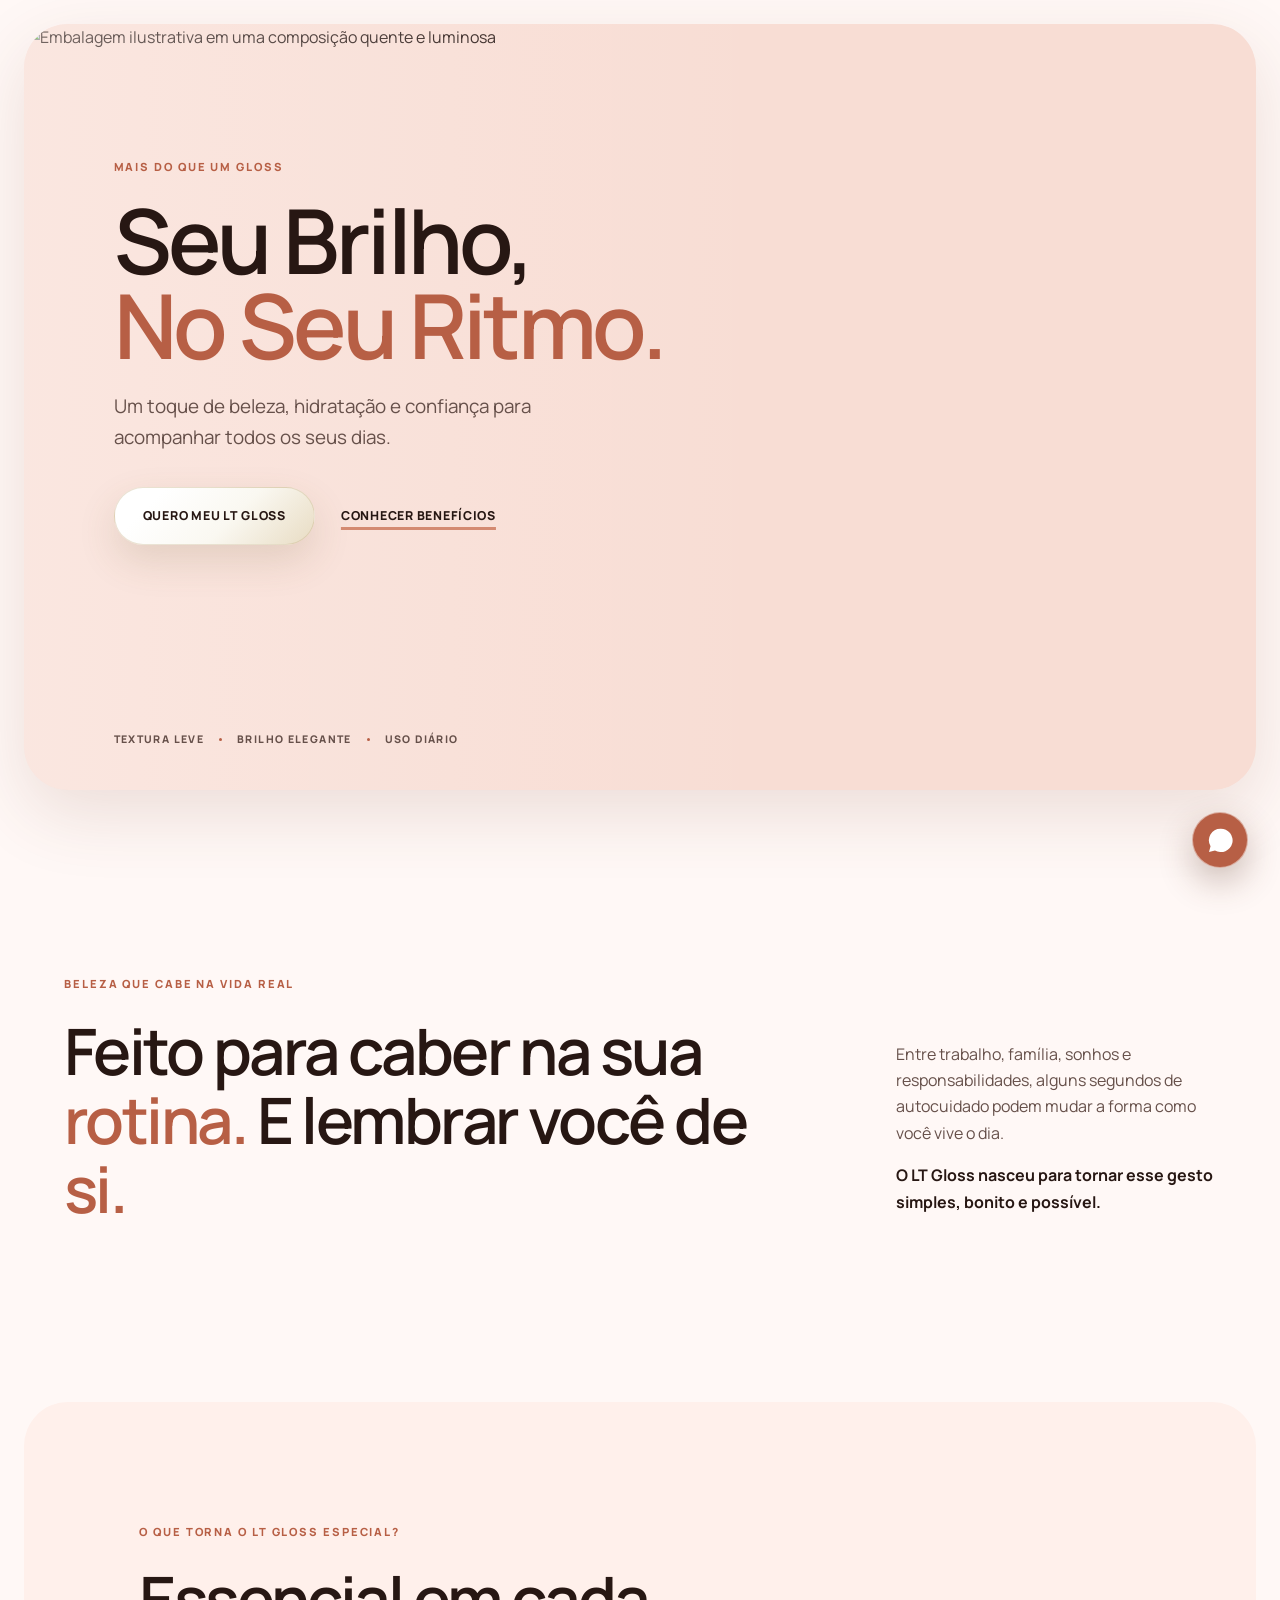
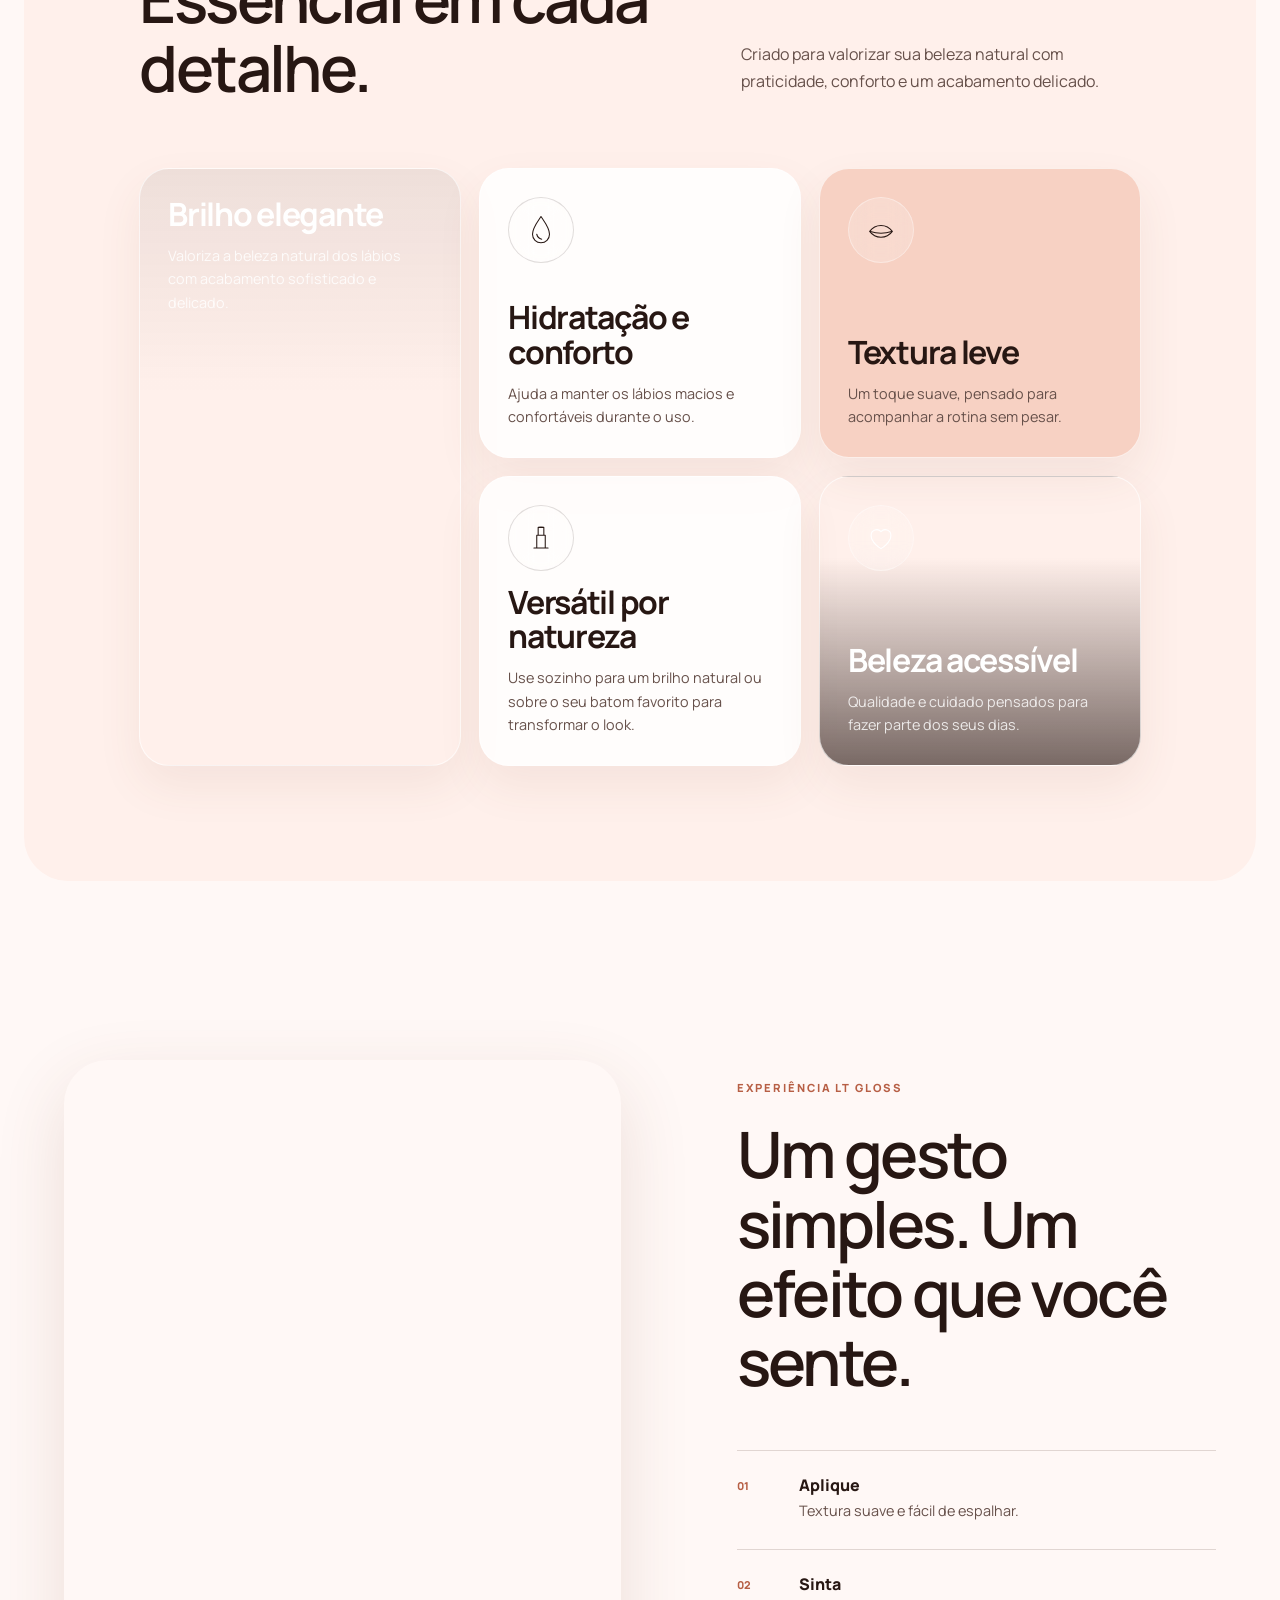
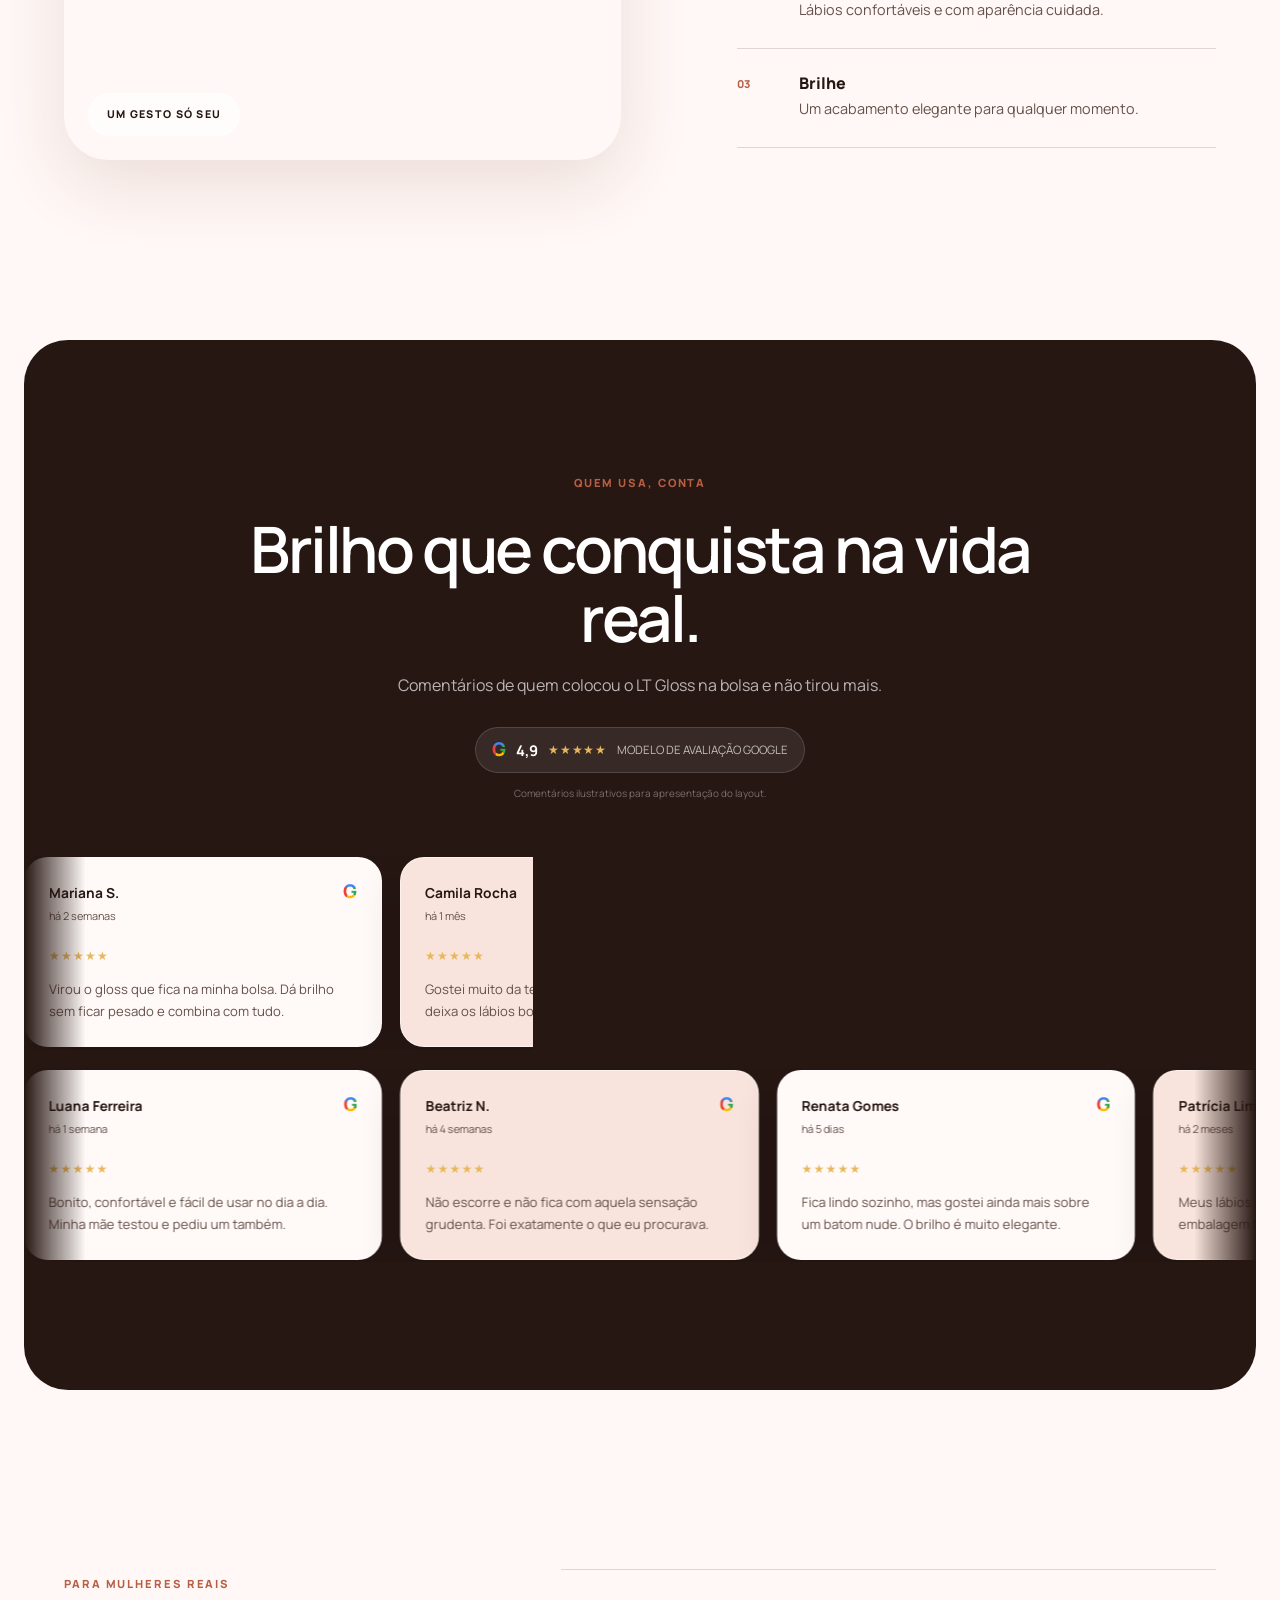
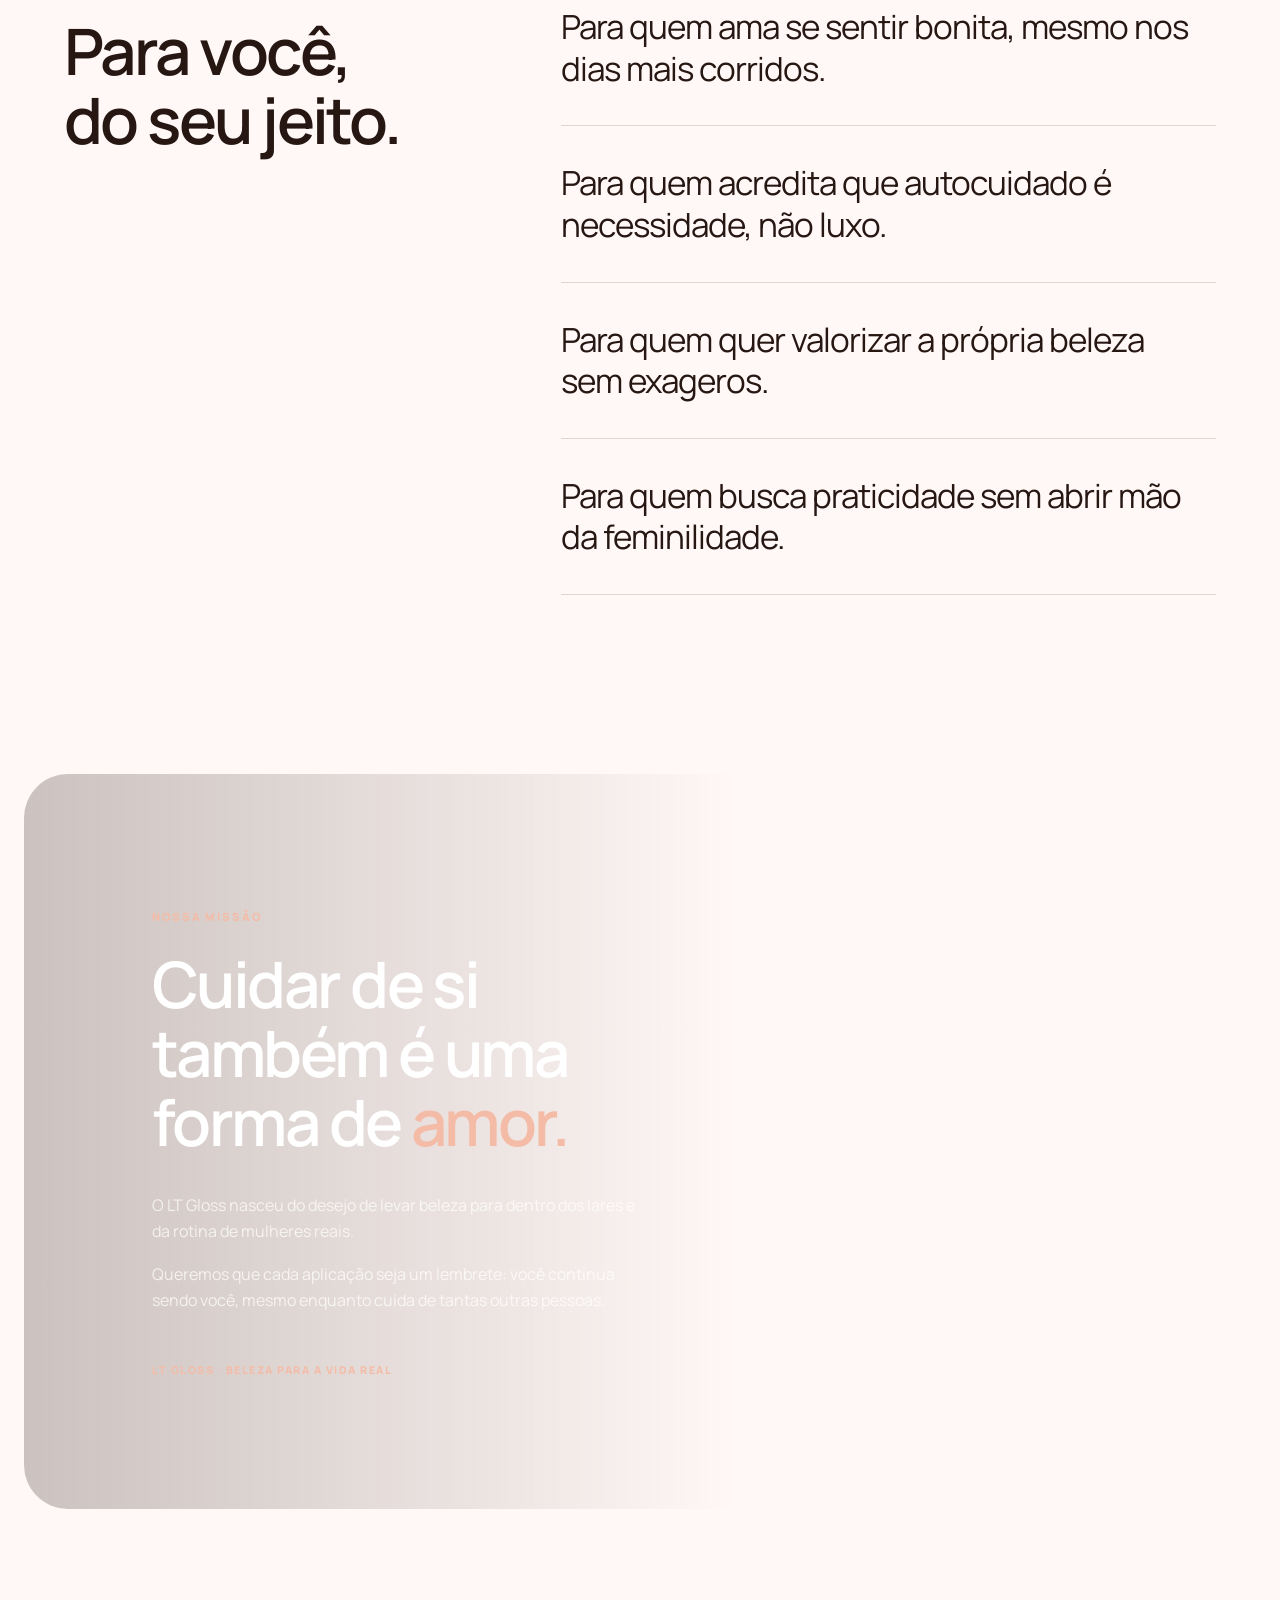
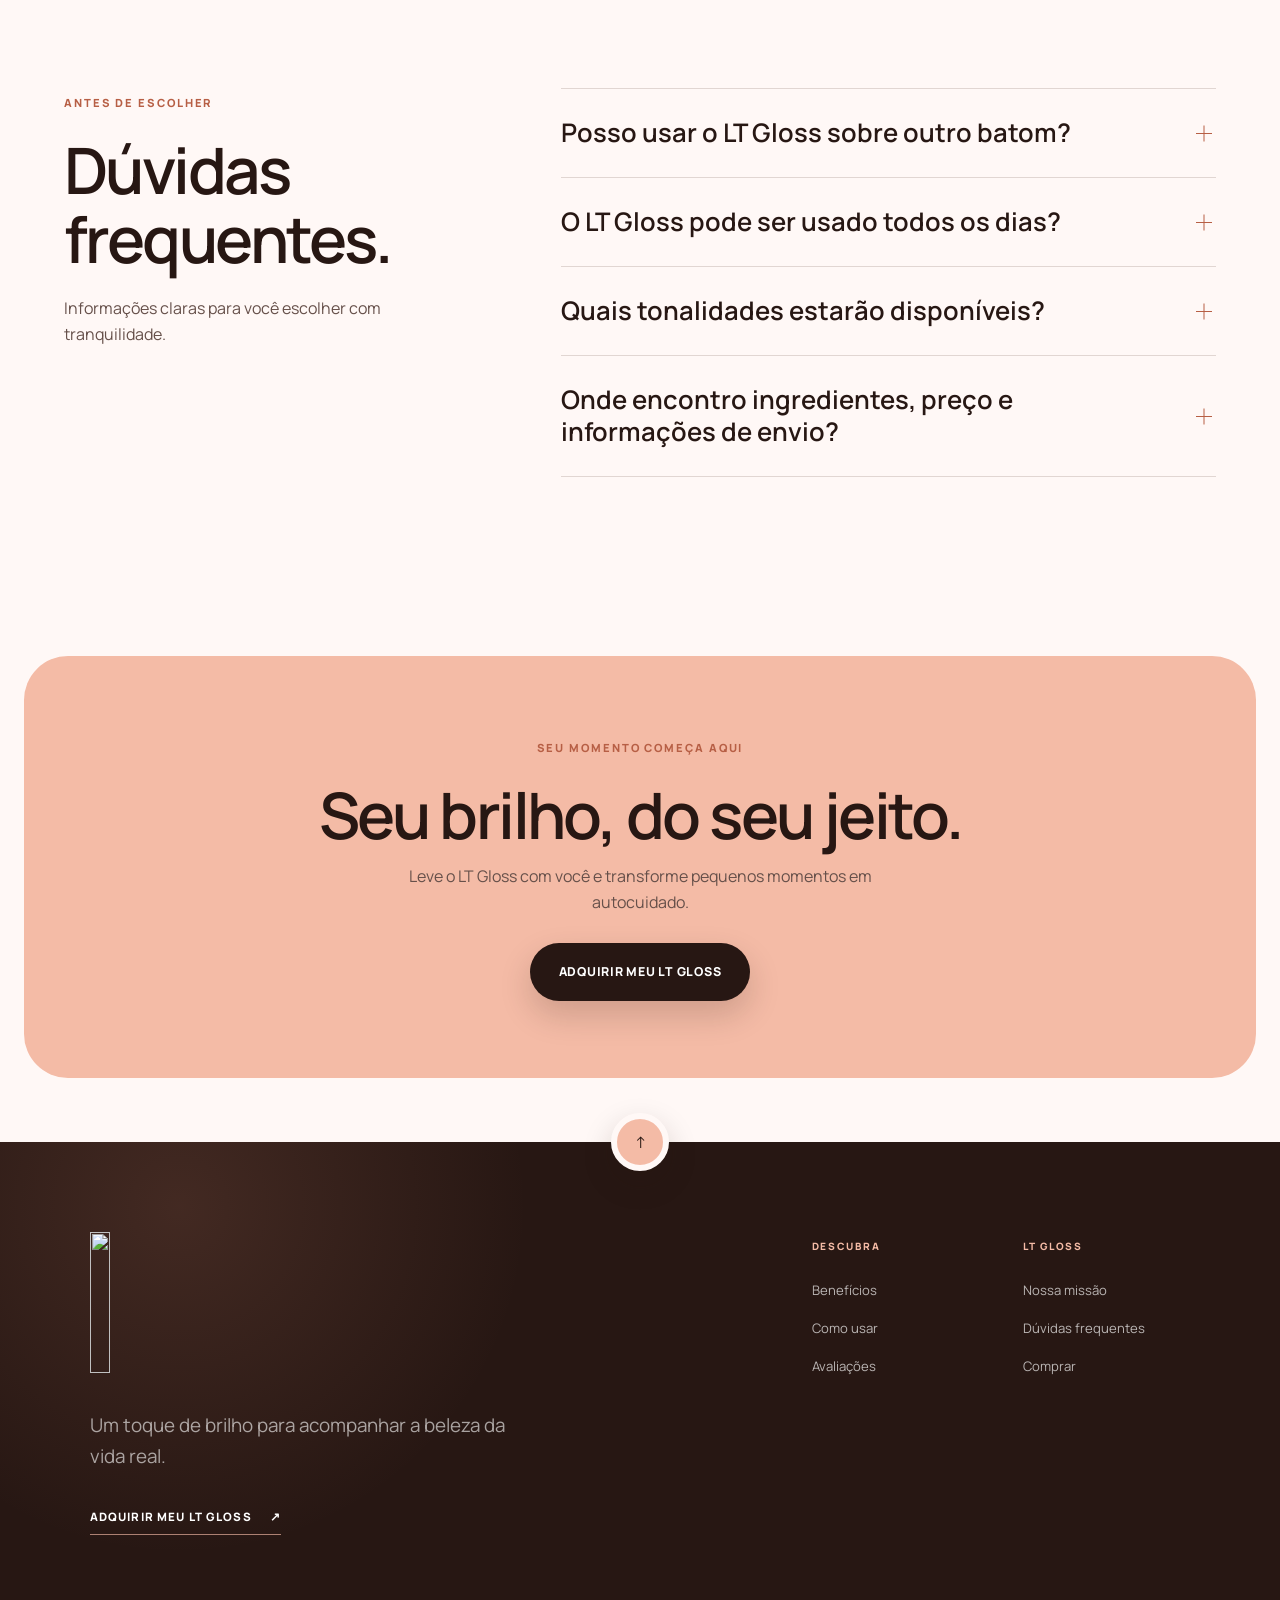
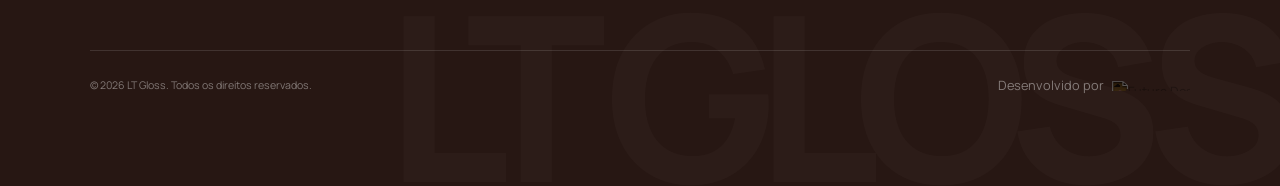
==== index.html @ c521bcfa "Adiciona botão flutuante do WhatsApp" ====
<!doctype html>
<html lang="pt-BR">
  <head>
    <meta charset="UTF-8" />
    <meta name="viewport" content="width=device-width, initial-scale=1.0" />
    <meta
      name="description"
      content="Conheça o LT Gloss: textura leve, brilho elegante e acabamento confortável para valorizar sua beleza todos os dias."
    />
    <meta name="robots" content="index, follow, max-image-preview:large" />
    <meta name="author" content="LT Gloss" />
    <meta name="color-scheme" content="light" />
    <meta name="theme-color" content="#fff8f6" />
    <meta property="og:type" content="website" />
    <meta property="og:locale" content="pt_BR" />
    <meta property="og:site_name" content="LT Gloss" />
    <meta property="og:title" content="LT Gloss | Brilho elegante, textura leve e conforto" />
    <meta
      property="og:description"
      content="Um toque de brilho, conforto e autocuidado para acompanhar todos os seus dias."
    />
    <meta property="og:image" content="./assets/thumb.png" />
    <meta property="og:image:type" content="image/png" />
    <meta property="og:image:width" content="356" />
    <meta property="og:image:height" content="356" />
    <meta property="og:image:alt" content="Logo LT Gloss sobre fundo rosado" />
    <meta name="twitter:card" content="summary" />
    <meta name="twitter:title" content="LT Gloss | Brilho elegante, textura leve e conforto" />
    <meta
      name="twitter:description"
      content="Um toque de brilho, conforto e autocuidado para acompanhar todos os seus dias."
    />
    <meta name="twitter:image" content="./assets/thumb.png" />
    <meta name="twitter:image:alt" content="Logo LT Gloss sobre fundo rosado" />
    <title>LT Gloss | Brilho elegante, textura leve e conforto</title>

    <link rel="icon" href="./favicon.svg" type="image/svg+xml" />
    <link rel="apple-touch-icon" href="./assets/thumb.png" />
    <link rel="image_src" href="./assets/thumb.png" />
    <link rel="preload" as="image" href="./assets/hero-mobile.webp" type="image/webp" media="(max-width: 767px)" fetchpriority="high" />
    <link rel="preload" as="image" href="./assets/hero-desktop.webp" type="image/webp" media="(min-width: 768px)" fetchpriority="high" />
    <link rel="preconnect" href="https://fonts.googleapis.com" />
    <link rel="preconnect" href="https://fonts.gstatic.com" crossorigin />
    <link
      href="https://fonts.googleapis.com/css2?family=Manrope:wght@400;500;600;700;800&display=swap"
      rel="stylesheet"
    />
    <link rel="stylesheet" href="./styles.css" />
    <script type="application/ld+json">
      {
        "@context": "https://schema.org",
        "@type": "Product",
        "name": "LT Gloss",
        "description": "Gloss de textura leve, brilho elegante e acabamento confortável para valorizar a beleza todos os dias.",
        "brand": {
          "@type": "Brand",
          "name": "LT Gloss"
        },
        "category": "Gloss labial"
      }
    </script>
    <script src="./script.js" defer></script>
  </head>

  <body>
    <a class="skip-link" href="#conteudo">Ir para o conteúdo</a>

    <main id="conteudo">
      <section class="hero" id="inicio" aria-labelledby="hero-title">
        <picture class="hero__media">
          <source media="(max-width: 767px)" srcset="./assets/hero-mobile.webp" type="image/webp" />
          <img
            src="./assets/hero-desktop.webp"
            alt="Embalagem ilustrativa em uma composição quente e luminosa"
            width="1672"
            height="941"
            fetchpriority="high"
          />
        </picture>

        <div class="hero__veil"></div>

        <div class="hero__content reveal">
          <span class="eyebrow">Mais do que um gloss</span>
          <h1 id="hero-title">Seu Brilho,<br /><em>No Seu Ritmo.</em></h1>
          <p>
            Um toque de beleza, hidratação e confiança para acompanhar todos os
            seus dias.
          </p>
          <div class="hero__actions">
            <a class="button button--primary" href="#comprar">
              Quero meu LT Gloss
            </a>
            <a class="text-link" href="#beneficios">Conhecer benefícios</a>
          </div>
        </div>

        <ul class="hero__proofs" aria-label="Principais benefícios">
          <li>Textura leve</li>
          <li>Brilho elegante</li>
          <li>Uso diário</li>
        </ul>

      </section>

      <section class="identity section" aria-labelledby="identity-title">
        <div class="identity__statement reveal">
          <span class="eyebrow">Beleza que cabe na vida real</span>
          <h2 id="identity-title">
            Feito para caber na sua <em>rotina.</em><br class="mobile-break" /> E lembrar você
            <br class="mobile-break" />de <em>si.</em>
          </h2>
        </div>
        <div class="identity__copy reveal">
          <p>
            Entre trabalho, família, sonhos e responsabilidades, alguns segundos
            de autocuidado podem mudar a forma como você vive o dia.
          </p>
          <p>
            O LT Gloss nasceu para tornar esse gesto simples, bonito e possível.
          </p>
        </div>
        <img
          class="identity__mobile-image"
          src="./assets/imgnew.webp"
          alt="LT Gloss vermelho envolvido por um cordão vermelho"
          width="941"
          height="1416"
          loading="lazy"
          decoding="async"
        />
      </section>

      <section class="benefits section section--wide" id="beneficios" aria-labelledby="benefits-title">
        <div class="benefits__heading reveal">
          <div>
            <span class="eyebrow">O que torna o LT Gloss especial?</span>
            <h2 id="benefits-title">Essencial em cada detalhe.</h2>
          </div>
          <p>
            Criado para valorizar sua beleza natural com praticidade, conforto e
            um acabamento delicado.
          </p>
        </div>

        <div class="benefits__grid">
          <article class="benefit-card benefit-card--featured reveal">
            <div class="benefit-card__art benefit-card__art--shine" aria-hidden="true">
              <span></span>
            </div>
            <div>
              <h3>Brilho elegante</h3>
              <p>
                Valoriza a beleza natural dos lábios com acabamento sofisticado e
                delicado.
              </p>
            </div>
          </article>

          <article class="benefit-card reveal">
            <div class="benefit-card__icon" aria-hidden="true">
              <svg viewBox="0 0 48 48">
                <path d="M24 5C18 14 12 21 12 30a12 12 0 0 0 24 0c0-9-6-16-12-25Z" />
                <path d="M18 30c1 4 3 6 7 7" />
              </svg>
            </div>
            <div>
              <h3>Hidratação e conforto</h3>
              <p>Ajuda a manter os lábios macios e confortáveis durante o uso.</p>
            </div>
          </article>

          <article class="benefit-card benefit-card--warm reveal">
            <div class="benefit-card__icon" aria-hidden="true">
              <svg viewBox="0 0 48 48">
                <path d="M8 26c8-11 24-11 32 0-8 11-24 11-32 0Z" />
                <path d="M9 26c9 3 21 3 30 0" />
              </svg>
            </div>
            <div>
              <h3>Textura leve</h3>
              <p>Um toque suave, pensado para acompanhar a rotina sem pesar.</p>
            </div>
          </article>

          <article class="benefit-card benefit-card--wide reveal">
            <div class="benefit-card__icon" aria-hidden="true">
              <svg viewBox="0 0 48 48">
                <path d="M14 38h20M18 38V20h12v18M20 20V9h8v11" />
                <path d="M22 9h4" />
              </svg>
            </div>
            <div>
              <h3>Versátil por natureza</h3>
              <p>
                Use sozinho para um brilho natural ou sobre o seu batom favorito
                para transformar o look.
              </p>
            </div>
          </article>

          <article class="benefit-card benefit-card--dark reveal">
            <div class="benefit-card__icon" aria-hidden="true">
              <svg viewBox="0 0 48 48">
                <path d="M24 39s-14-8-14-19a8 8 0 0 1 14-5 8 8 0 0 1 14 5c0 11-14 19-14 19Z" />
              </svg>
            </div>
            <div>
              <h3>Beleza acessível</h3>
              <p>Qualidade e cuidado pensados para fazer parte dos seus dias.</p>
            </div>
          </article>
        </div>
      </section>

      <section class="experience section" id="como-usar" aria-labelledby="experience-title">
        <div class="experience__visual reveal">
          <video muted loop playsinline preload="none" data-lazy-video aria-hidden="true">
            <source data-src="./assets/video.mp4" type="video/mp4" />
          </video>
          <span class="experience__badge">Um gesto só seu</span>
        </div>

        <div class="experience__content reveal">
          <span class="eyebrow">Experiência LT Gloss</span>
          <h2 id="experience-title">Um gesto simples. Um efeito que você sente.</h2>

          <ol class="steps">
            <li>
              <span>01</span>
              <div>
                <h3>Aplique</h3>
                <p>Textura suave e fácil de espalhar.</p>
              </div>
            </li>
            <li>
              <span>02</span>
              <div>
                <h3>Sinta</h3>
                <p>Lábios confortáveis e com aparência cuidada.</p>
              </div>
            </li>
            <li>
              <span>03</span>
              <div>
                <h3>Brilhe</h3>
                <p>Um acabamento elegante para qualquer momento.</p>
              </div>
            </li>
          </ol>
        </div>
      </section>

      <section class="reviews section--wide" id="avaliacoes" aria-labelledby="reviews-title">
        <div class="reviews__heading section reveal">
          <span class="eyebrow">Quem usa, conta</span>
          <h2 id="reviews-title">Brilho que conquista na vida real.</h2>
          <p>Comentários de quem colocou o LT Gloss na bolsa e não tirou mais.</p>
          <div class="reviews__summary" aria-label="Exemplo visual de avaliação com 4,9 estrelas">
            <span class="google-mark" aria-hidden="true">G</span>
            <strong>4,9</strong>
            <span class="review-stars" aria-hidden="true">★★★★★</span>
            <span>modelo de avaliação Google</span>
          </div>
          <small class="reviews__note">Comentários ilustrativos para apresentação do layout.</small>
        </div>

        <div class="reviews__rows" aria-label="Exemplos de comentários de clientes">
          <div class="review-row">
            <div class="review-track">
              <article class="review-card">
                <div class="review-card__top">
                  <div><strong>Mariana S.</strong><span>há 2 semanas</span></div>
                  <span class="google-mark" aria-label="Google">G</span>
                </div>
                <span class="review-stars" aria-label="5 estrelas">★★★★★</span>
                <p>Virou o gloss que fica na minha bolsa. Dá brilho sem ficar pesado e combina com tudo.</p>
              </article>
              <article class="review-card">
                <div class="review-card__top">
                  <div><strong>Camila Rocha</strong><span>há 1 mês</span></div>
                  <span class="google-mark" aria-label="Google">G</span>
                </div>
                <span class="review-stars" aria-label="5 estrelas">★★★★★</span>
                <p>Gostei muito da textura. Uso no trabalho e ele deixa os lábios bonitos sem exagero.</p>
              </article>
              <article class="review-card">
                <div class="review-card__top">
                  <div><strong>Jéssica A.</strong><span>há 3 semanas</span></div>
                  <span class="google-mark" aria-label="Google">G</span>
                </div>
                <span class="review-stars" aria-label="5 estrelas">★★★★★</span>
                <p>A cor fica delicada e o brilho dura bem. Já quero deixar um em casa e outro na bolsa.</p>
              </article>
              <article class="review-card">
                <div class="review-card__top">
                  <div><strong>Ana Paula M.</strong><span>há 6 dias</span></div>
                  <span class="google-mark" aria-label="Google">G</span>
                </div>
                <span class="review-stars" aria-label="5 estrelas">★★★★★</span>
                <p>O aplicador é ótimo e o acabamento fica lindo por cima do batom. Chegou bem embalado.</p>
              </article>
              <article class="review-card" aria-hidden="true">
                <div class="review-card__top">
                  <div><strong>Mariana S.</strong><span>há 2 semanas</span></div>
                  <span class="google-mark">G</span>
                </div>
                <span class="review-stars">★★★★★</span>
                <p>Virou o gloss que fica na minha bolsa. Dá brilho sem ficar pesado e combina com tudo.</p>
              </article>
              <article class="review-card" aria-hidden="true">
                <div class="review-card__top">
                  <div><strong>Camila Rocha</strong><span>há 1 mês</span></div>
                  <span class="google-mark">G</span>
                </div>
                <span class="review-stars">★★★★★</span>
                <p>Gostei muito da textura. Uso no trabalho e ele deixa os lábios bonitos sem exagero.</p>
              </article>
              <article class="review-card" aria-hidden="true">
                <div class="review-card__top">
                  <div><strong>Jéssica A.</strong><span>há 3 semanas</span></div>
                  <span class="google-mark">G</span>
                </div>
                <span class="review-stars">★★★★★</span>
                <p>A cor fica delicada e o brilho dura bem. Já quero deixar um em casa e outro na bolsa.</p>
              </article>
              <article class="review-card" aria-hidden="true">
                <div class="review-card__top">
                  <div><strong>Ana Paula M.</strong><span>há 6 dias</span></div>
                  <span class="google-mark">G</span>
                </div>
                <span class="review-stars">★★★★★</span>
                <p>O aplicador é ótimo e o acabamento fica lindo por cima do batom. Chegou bem embalado.</p>
              </article>
            </div>
          </div>

          <div class="review-row review-row--reverse">
            <div class="review-track">
              <article class="review-card">
                <div class="review-card__top">
                  <div><strong>Luana Ferreira</strong><span>há 1 semana</span></div>
                  <span class="google-mark" aria-label="Google">G</span>
                </div>
                <span class="review-stars" aria-label="5 estrelas">★★★★★</span>
                <p>Bonito, confortável e fácil de usar no dia a dia. Minha mãe testou e pediu um também.</p>
              </article>
              <article class="review-card">
                <div class="review-card__top">
                  <div><strong>Beatriz N.</strong><span>há 4 semanas</span></div>
                  <span class="google-mark" aria-label="Google">G</span>
                </div>
                <span class="review-stars" aria-label="5 estrelas">★★★★★</span>
                <p>Não escorre e não fica com aquela sensação grudenta. Foi exatamente o que eu procurava.</p>
              </article>
              <article class="review-card">
                <div class="review-card__top">
                  <div><strong>Renata Gomes</strong><span>há 5 dias</span></div>
                  <span class="google-mark" aria-label="Google">G</span>
                </div>
                <span class="review-stars" aria-label="5 estrelas">★★★★★</span>
                <p>Fica lindo sozinho, mas gostei ainda mais sobre um batom nude. O brilho é muito elegante.</p>
              </article>
              <article class="review-card">
                <div class="review-card__top">
                  <div><strong>Patrícia Lima</strong><span>há 2 meses</span></div>
                  <span class="google-mark" aria-label="Google">G</span>
                </div>
                <span class="review-stars" aria-label="5 estrelas">★★★★★</span>
                <p>Meus lábios ficam confortáveis por horas. A embalagem também é linda e bem acabada.</p>
              </article>
              <article class="review-card" aria-hidden="true">
                <div class="review-card__top">
                  <div><strong>Luana Ferreira</strong><span>há 1 semana</span></div>
                  <span class="google-mark">G</span>
                </div>
                <span class="review-stars">★★★★★</span>
                <p>Bonito, confortável e fácil de usar no dia a dia. Minha mãe testou e pediu um também.</p>
              </article>
              <article class="review-card" aria-hidden="true">
                <div class="review-card__top">
                  <div><strong>Beatriz N.</strong><span>há 4 semanas</span></div>
                  <span class="google-mark">G</span>
                </div>
                <span class="review-stars">★★★★★</span>
                <p>Não escorre e não fica com aquela sensação grudenta. Foi exatamente o que eu procurava.</p>
              </article>
              <article class="review-card" aria-hidden="true">
                <div class="review-card__top">
                  <div><strong>Renata Gomes</strong><span>há 5 dias</span></div>
                  <span class="google-mark">G</span>
                </div>
                <span class="review-stars">★★★★★</span>
                <p>Fica lindo sozinho, mas gostei ainda mais sobre um batom nude. O brilho é muito elegante.</p>
              </article>
              <article class="review-card" aria-hidden="true">
                <div class="review-card__top">
                  <div><strong>Patrícia Lima</strong><span>há 2 meses</span></div>
                  <span class="google-mark">G</span>
                </div>
                <span class="review-stars">★★★★★</span>
                <p>Meus lábios ficam confortáveis por horas. A embalagem também é linda e bem acabada.</p>
              </article>
            </div>
          </div>
        </div>
      </section>

      <section class="real-women section" aria-labelledby="real-women-title">
        <div class="real-women__heading reveal">
          <span class="eyebrow">Para mulheres reais</span>
          <h2 id="real-women-title">Para você, do seu jeito.</h2>
        </div>
        <div class="statements">
          <article class="statement reveal">
            <p>Para quem ama se sentir bonita, mesmo nos dias mais corridos.</p>
          </article>
          <article class="statement reveal">
            <p>Para quem acredita que autocuidado é necessidade, não luxo.</p>
          </article>
          <article class="statement reveal">
            <p>Para quem quer valorizar a própria beleza sem exageros.</p>
          </article>
          <article class="statement reveal">
            <p>Para quem busca praticidade sem abrir mão da feminilidade.</p>
          </article>
        </div>
      </section>

      <section class="manifesto section--wide" id="missao" aria-labelledby="manifesto-title">
        <div class="manifesto__glow" aria-hidden="true"></div>
        <div class="manifesto__content reveal">
          <span class="eyebrow">Nossa missão</span>
          <h2 id="manifesto-title">Cuidar de si também é uma forma de <em>amor.</em></h2>
          <p>
            O LT Gloss nasceu do desejo de levar beleza para dentro dos lares e
            da rotina de mulheres reais.
          </p>
          <p>
            Queremos que cada aplicação seja um lembrete: você continua sendo
            você, mesmo enquanto cuida de tantas outras pessoas.
          </p>
          <span class="manifesto__sign">LT Gloss · Beleza para a vida real</span>
        </div>
        <div class="manifesto__mark" aria-hidden="true">LT</div>
      </section>

      <section class="faq section" id="duvidas" aria-labelledby="faq-title">
        <div class="faq__heading reveal">
          <span class="eyebrow">Antes de escolher</span>
          <h2 id="faq-title">Dúvidas frequentes.</h2>
          <p>Informações claras para você escolher com tranquilidade.</p>
        </div>

        <div class="faq__list reveal">
          <details>
            <summary>Posso usar o LT Gloss sobre outro batom?</summary>
            <p>
              Sim. Ele foi pensado para ser usado sozinho ou como acabamento
              luminoso sobre o seu batom favorito.
            </p>
          </details>
          <details>
            <summary>O LT Gloss pode ser usado todos os dias?</summary>
            <p>
              Sim. Sua proposta é acompanhar a rotina com textura leve e aplicação
              prática.
            </p>
          </details>
          <details>
            <summary>Quais tonalidades estarão disponíveis?</summary>
            <p>
              A coleção de tonalidades será apresentada aqui assim que os detalhes
              oficiais do produto forem confirmados.
            </p>
          </details>
          <details>
            <summary>Onde encontro ingredientes, preço e informações de envio?</summary>
            <p>
              Essas informações serão adicionadas antes do lançamento oficial da
              loja.
            </p>
          </details>
        </div>
      </section>

      <section class="purchase section--wide" id="comprar" aria-labelledby="purchase-title">
        <div class="purchase__content reveal">
          <div>
            <span class="eyebrow">Seu momento começa aqui</span>
            <h2 id="purchase-title">Seu brilho, do seu jeito.</h2>
            <p>Leve o LT Gloss com você e transforme pequenos momentos em autocuidado.</p>
          </div>
          <a class="button button--dark" href="#" aria-label="Adquirir meu LT Gloss">
            Adquirir meu LT Gloss
          </a>
        </div>
      </section>
    </main>

    <a class="footer__back-top" href="#inicio" aria-label="Voltar ao topo">
      <span aria-hidden="true">↑</span>
    </a>

    <footer class="footer">
      <div class="footer__main">
        <div class="footer__brand">
          <a class="brand brand--footer" href="#inicio" aria-label="LT Gloss, voltar ao início">
            <img src="./assets/logo.webp" alt="" width="1024" height="1536" loading="lazy" decoding="async" />
          </a>
          <p>Um toque de brilho para acompanhar a beleza da vida real.</p>
          <a class="footer__cta" href="#comprar">Adquirir meu LT Gloss <span aria-hidden="true">↗</span></a>
        </div>

        <nav class="footer__nav" aria-label="Navegação do rodapé">
          <div>
            <span>Descubra</span>
            <a href="#beneficios">Benefícios</a>
            <a href="#como-usar">Como usar</a>
            <a href="#avaliacoes">Avaliações</a>
          </div>
          <div>
            <span>LT Gloss</span>
            <a href="#missao">Nossa missão</a>
            <a href="#duvidas">Dúvidas frequentes</a>
            <a href="#comprar">Comprar</a>
          </div>
        </nav>
      </div>

      <div class="footer__bottom">
        <p>© 2026 LT Gloss. Todos os direitos reservados.</p>
        <p class="footer__developer">
          Desenvolvido por
          <a
            class="footer__developer-link"
            href="https://agenciafuturadesign.com"
            target="_blank"
            rel="noopener noreferrer"
            aria-label="Visitar o site da Agência Futura Design"
          >
            <img src="./assets/logop.webp" alt="Futura Design" width="768" height="100" loading="lazy" decoding="async" />
          </a>
        </p>
      </div>

      <span class="footer__watermark" aria-hidden="true">LT GLOSS</span>
    </footer>

    <a
      class="whatsapp-float"
      href="https://wa.me/"
      target="_blank"
      rel="noopener noreferrer"
      aria-label="Abrir WhatsApp"
      title="Fale conosco pelo WhatsApp"
    >
      <svg viewBox="0 0 32 32" aria-hidden="true">
        <path d="M16 3a12.8 12.8 0 0 0-11 19.3L3.3 28.7l6.6-1.7A12.9 12.9 0 1 0 16 3Z" />
        <path d="M11.2 9.7c.3-.7.7-.7 1.1-.7h.8c.3 0 .6.1.8.6l1 2.4c.1.4.1.7-.1 1l-.8 1c-.2.2-.3.5-.1.8.7 1.5 1.9 2.7 3.4 3.4.3.2.6.1.8-.1l1-1.2c.2-.3.5-.3.9-.2l2.4 1.1c.4.2.6.4.6.7 0 .4-.2 2-1.4 2.8-1.1.8-2.6.9-4.3.3-1-.3-2.4-.9-4.1-2.4-1.4-1.3-2.5-2.8-3.3-4.6-.8-1.8-.8-3.3-.3-4.3.4-.4.9-.7 1.6-.6Z" />
      </svg>
    </a>
  </body>
</html>
---- styles.css ----
:root {
  --surface: #fff8f6;
  --surface-low: #fff0eb;
  --surface-high: #f8ddd4;
  --white: #ffffff;
  --ink: #271713;
  --ink-soft: #66504a;
  --line: rgba(91, 60, 49, 0.18);
  --primary: #d48a71;
  --primary-light: #f4bba6;
  --terracotta: #b75f45;
  --brown: #593426;
  --shadow: 0 24px 70px rgba(117, 64, 46, 0.14);
  --container: 1240px;
  --gutter: clamp(20px, 5vw, 72px);
}

* {
  box-sizing: border-box;
}

html {
  scroll-behavior: smooth;
  scroll-padding-top: 20px;
  scrollbar-color: var(--terracotta) var(--surface-low);
  scrollbar-width: thin;
}

::-webkit-scrollbar {
  width: 7px;
  height: 7px;
}

::-webkit-scrollbar-track {
  background: var(--surface-low);
}

::-webkit-scrollbar-thumb {
  border: 2px solid var(--surface-low);
  border-radius: 999px;
  background: linear-gradient(to bottom, var(--primary), var(--terracotta));
}

::-webkit-scrollbar-thumb:hover {
  background: var(--brown);
}

body {
  margin: 0;
  overflow-x: hidden;
  background: var(--surface);
  color: var(--ink);
  font-family: "Manrope", sans-serif;
  font-size: 16px;
  line-height: 1.65;
  -webkit-font-smoothing: antialiased;
}

img,
svg {
  display: block;
}

img {
  max-width: 100%;
}

a {
  color: inherit;
}

button,
input {
  font: inherit;
}

h1,
h2,
h3,
p {
  margin-top: 0;
}

h1,
h2,
h3 {
  font-family: "Manrope", sans-serif;
  line-height: 1.08;
  letter-spacing: -0.04em;
}

h1 {
  max-width: 690px;
  margin-bottom: 24px;
  font-size: clamp(3.7rem, 7vw, 7.25rem);
  font-weight: 600;
}

h2 {
  margin-bottom: 0;
  font-size: clamp(2.7rem, 5vw, 5.2rem);
  font-weight: 600;
}

h3 {
  margin-bottom: 12px;
  font-size: clamp(1.55rem, 2.5vw, 2.05rem);
}

em {
  color: var(--terracotta);
  font-style: normal;
  font-weight: 600;
}

.mobile-break {
  display: none;
}

.sr-only {
  position: absolute;
  width: 1px;
  height: 1px;
  padding: 0;
  margin: -1px;
  overflow: hidden;
  clip: rect(0, 0, 0, 0);
  white-space: nowrap;
  border: 0;
}

.skip-link {
  position: fixed;
  z-index: 100;
  top: 12px;
  left: 12px;
  padding: 10px 16px;
  border-radius: 999px;
  background: var(--ink);
  color: var(--white);
  transform: translateY(-150%);
}

.skip-link:focus {
  transform: translateY(0);
}

.brand {
  display: inline-flex;
  align-items: baseline;
  gap: 5px;
  text-decoration: none;
}

.brand span {
  font-family: "Manrope", sans-serif;
  font-size: 1.9rem;
  font-weight: 700;
  letter-spacing: -0.08em;
}

.brand small {
  color: var(--terracotta);
  font-size: 0.58rem;
  font-weight: 800;
  letter-spacing: 0.18em;
  text-transform: uppercase;
}

.section {
  width: calc(100% - (var(--gutter) * 2));
  max-width: var(--container);
  margin-right: auto;
  margin-left: auto;
}

.section--wide {
  width: calc(100% - 48px);
  max-width: 1440px;
  margin-right: auto;
  margin-left: auto;
}

.eyebrow {
  display: inline-flex;
  align-items: center;
  margin-bottom: 22px;
  color: var(--terracotta);
  font-size: 0.7rem;
  font-weight: 800;
  letter-spacing: 0.17em;
  text-transform: uppercase;
}

.button {
  display: inline-flex;
  min-height: 58px;
  align-items: center;
  justify-content: center;
  gap: 22px;
  padding: 15px 28px;
  border: 1px solid transparent;
  border-radius: 999px;
  cursor: pointer;
  font-size: 0.77rem;
  font-weight: 800;
  letter-spacing: 0.06em;
  text-decoration: none;
  text-transform: uppercase;
  transition:
    transform 180ms ease,
    box-shadow 180ms ease,
    background-color 180ms ease;
}

.button:hover {
  transform: translateY(-2px);
}

.button:focus-visible,
.footer a:focus-visible,
.footer__back-top:focus-visible,
.text-link:focus-visible,
summary:focus-visible,
input:focus-visible {
  outline: 3px solid rgba(183, 95, 69, 0.36);
  outline-offset: 4px;
}

.button--primary {
  border-color: rgba(191, 169, 121, 0.32);
  background: linear-gradient(135deg, #ffffff 20%, #faf8f1 58%, #e8dcc3 100%);
  box-shadow: 0 16px 38px rgba(112, 91, 52, 0.16);
  color: var(--ink);
}

.button--dark {
  background: var(--ink);
  box-shadow: 0 14px 32px rgba(39, 23, 19, 0.18);
  color: var(--white);
}

.button--dark:hover {
  background: var(--brown);
  box-shadow: 0 18px 40px rgba(39, 23, 19, 0.24);
}

.text-link {
  color: var(--ink);
  font-size: 0.77rem;
  font-weight: 800;
  letter-spacing: 0.06em;
  text-decoration-color: var(--primary);
  text-decoration-thickness: 3px;
  text-underline-offset: 7px;
  text-transform: uppercase;
}

.hero {
  position: relative;
  width: calc(100% - 48px);
  max-width: 1440px;
  min-height: min(820px, calc(100vh - 134px));
  margin: 24px auto 0;
  overflow: hidden;
  border-radius: 44px;
  background: var(--surface-high);
  box-shadow: var(--shadow);
}

.hero__media,
.hero__media img,
.hero__veil {
  position: absolute;
  inset: 0;
  width: 100%;
  height: 100%;
}

.hero__media img {
  object-fit: cover;
}

.hero__veil {
  background: linear-gradient(90deg, rgba(255, 248, 246, 0.35), transparent 60%);
}

.hero__content {
  position: relative;
  z-index: 2;
  width: min(58%, 730px);
  padding: clamp(90px, 10vw, 145px) 0 160px clamp(42px, 7vw, 104px);
}

.hero__content h1 {
  line-height: 0.94;
}

.hero__content p {
  max-width: 480px;
  margin-bottom: 34px;
  color: var(--ink-soft);
  font-size: clamp(1rem, 1.5vw, 1.18rem);
}

.hero__actions {
  display: flex;
  gap: 26px;
  align-items: center;
}

.hero__proofs {
  position: absolute;
  z-index: 2;
  bottom: 42px;
  left: clamp(42px, 7vw, 104px);
  display: flex;
  gap: 0;
  padding: 0;
  margin: 0;
  list-style: none;
}

.hero__proofs li {
  display: flex;
  align-items: center;
  color: var(--ink-soft);
  font-size: 0.66rem;
  font-weight: 800;
  letter-spacing: 0.13em;
  text-transform: uppercase;
}

.hero__proofs li + li::before {
  width: 3px;
  height: 3px;
  margin: 0 15px;
  border-radius: 50%;
  background: var(--terracotta);
  content: "";
}

.identity {
  display: grid;
  grid-template-columns: minmax(0, 1.3fr) minmax(280px, 0.58fr);
  gap: clamp(50px, 9vw, 150px);
  align-items: end;
  padding-top: clamp(110px, 14vw, 210px);
  padding-bottom: clamp(110px, 14vw, 210px);
}

.identity h2 {
  max-width: 850px;
}

.identity__copy {
  padding-bottom: 8px;
}

.identity__copy p {
  color: var(--ink-soft);
}

.identity__copy p:last-child {
  margin-bottom: 0;
  color: var(--ink);
  font-weight: 700;
}

.identity__mobile-image {
  display: none;
}

.benefits {
  padding: clamp(70px, 9vw, 130px);
  border-radius: 44px;
  background: var(--surface-low);
}

.benefits__heading {
  display: flex;
  gap: 60px;
  align-items: end;
  justify-content: space-between;
  margin-bottom: 66px;
}

.benefits__heading > p {
  max-width: 400px;
  margin-bottom: 8px;
  color: var(--ink-soft);
}

.benefits__grid {
  display: grid;
  grid-template-columns: repeat(3, minmax(0, 1fr));
  grid-template-rows: repeat(2, minmax(290px, auto));
  gap: 18px;
}

.benefit-card {
  position: relative;
  display: flex;
  min-height: 290px;
  flex-direction: column;
  justify-content: space-between;
  padding: 28px;
  overflow: hidden;
  border: 1px solid rgba(255, 255, 255, 0.65);
  border-radius: 30px;
  background: rgba(255, 255, 255, 0.82);
  box-shadow: 0 20px 45px rgba(132, 75, 56, 0.08);
}

.benefit-card--featured {
  grid-row: span 2;
  grid-column: span 1;
  min-height: 598px;
  background:
    linear-gradient(to bottom, rgba(39, 23, 19, 0.08), transparent 38%),
    url("./assets/img1.webp") center / cover no-repeat;
  color: var(--white);
}

.benefit-card--featured .benefit-card__art {
  display: none;
}

.benefit-card--wide {
  grid-column: span 1;
}

.benefit-card--warm {
  background: #f7d1c3;
}

.benefit-card--dark {
  background:
    linear-gradient(to top, rgba(39, 23, 19, 0.62), transparent 72%),
    url("./assets/img2.webp") center / cover no-repeat;
  color: var(--white);
}

.benefit-card__icon {
  display: grid;
  width: 66px;
  height: 66px;
  place-items: center;
  border: 1px solid rgba(255, 255, 255, 0.36);
  border-radius: 50%;
  background: rgba(255, 255, 255, 0.2);
  -webkit-backdrop-filter: blur(12px);
  backdrop-filter: blur(12px);
}

.benefit-card--dark .benefit-card__icon {
  background: rgba(255, 255, 255, 0.14);
}

.benefit-card:not(.benefit-card--featured):not(.benefit-card--warm):not(.benefit-card--dark)
  .benefit-card__icon {
  border-color: rgba(39, 23, 19, 0.14);
}

.benefit-card__icon svg {
  width: 34px;
  fill: none;
  stroke: currentColor;
  stroke-linecap: round;
  stroke-linejoin: round;
  stroke-width: 1.5;
}

.benefit-card h3 {
  position: relative;
  z-index: 2;
}

.benefit-card p {
  position: relative;
  z-index: 2;
  max-width: 420px;
  margin-bottom: 0;
  color: var(--ink-soft);
  font-size: 0.9rem;
}

.benefit-card--dark p,
.benefit-card--featured p {
  color: rgba(255, 255, 255, 0.82);
}

.benefit-card__art {
  position: absolute;
  inset: 0;
}

.benefit-card__art--shine::before,
.benefit-card__art--shine::after,
.benefit-card__art--shine span {
  position: absolute;
  border: 1px solid rgba(255, 255, 255, 0.52);
  border-radius: 50%;
  background: rgba(255, 255, 255, 0.08);
  box-shadow: inset 0 0 30px rgba(255, 255, 255, 0.28);
  content: "";
}

.benefit-card__art--shine::before {
  top: 90px;
  right: -10px;
  width: 300px;
  height: 300px;
}

.benefit-card__art--shine::after {
  top: 240px;
  left: 50px;
  width: 150px;
  height: 150px;
}

.benefit-card__art--shine span {
  top: 52px;
  left: 42px;
  width: 72px;
  height: 72px;
}

.experience {
  display: grid;
  grid-template-columns: minmax(0, 1fr) minmax(0, 0.86fr);
  gap: clamp(60px, 9vw, 145px);
  align-items: center;
  padding-top: clamp(110px, 14vw, 210px);
  padding-bottom: clamp(110px, 14vw, 210px);
}

.experience__visual {
  position: relative;
  min-height: 700px;
  overflow: hidden;
  border-radius: 44px;
  box-shadow: var(--shadow);
}

.experience__visual video {
  position: absolute;
  inset: 0;
  width: 100%;
  height: 100%;
  object-fit: cover;
  object-position: center;
}

.experience__badge {
  position: absolute;
  bottom: 24px;
  left: 24px;
  padding: 12px 18px;
  border: 1px solid rgba(255, 255, 255, 0.5);
  border-radius: 999px;
  background: rgba(255, 255, 255, 0.66);
  backdrop-filter: blur(10px);
  font-size: 0.67rem;
  font-weight: 800;
  letter-spacing: 0.12em;
  text-transform: uppercase;
}

.experience__content > h2 {
  max-width: 570px;
  margin-bottom: 54px;
}

.steps {
  padding: 0;
  margin: 0;
  list-style: none;
}

.steps li {
  display: grid;
  grid-template-columns: 44px 1fr;
  gap: 18px;
  padding: 26px 0;
  border-top: 1px solid var(--line);
}

.steps li:last-child {
  border-bottom: 1px solid var(--line);
}

.steps span {
  color: var(--terracotta);
  font-size: 0.68rem;
  font-weight: 800;
}

.steps h3 {
  margin-bottom: 5px;
  font-family: "Manrope", sans-serif;
  font-size: 1rem;
  font-weight: 800;
  letter-spacing: 0;
}

.steps p {
  margin-bottom: 0;
  color: var(--ink-soft);
  font-size: 0.9rem;
}

.reviews {
  padding: clamp(80px, 10vw, 130px) 0;
  overflow: hidden;
  border-radius: 44px;
  background: var(--ink);
  color: var(--white);
}

.reviews__heading {
  margin-bottom: 54px;
  text-align: center;
}

.reviews__heading h2 {
  max-width: 780px;
  margin-right: auto;
  margin-bottom: 20px;
  margin-left: auto;
}

.reviews__heading > p {
  margin-bottom: 28px;
  color: rgba(255, 255, 255, 0.68);
}

.reviews__summary {
  display: inline-flex;
  align-items: center;
  gap: 10px;
  padding: 10px 16px;
  border: 1px solid rgba(255, 255, 255, 0.14);
  border-radius: 999px;
  background: rgba(255, 255, 255, 0.08);
  color: rgba(255, 255, 255, 0.7);
  font-size: 0.72rem;
  text-transform: uppercase;
}

.reviews__summary strong {
  color: var(--white);
  font-size: 0.92rem;
}

.reviews__note {
  display: block;
  margin-top: 12px;
  color: rgba(255, 255, 255, 0.38);
  font-size: 0.62rem;
}

.google-mark {
  display: inline-block;
  background: conic-gradient(
    from -45deg,
    #4285f4 0 25%,
    #34a853 0 48%,
    #fbbc05 0 72%,
    #ea4335 0
  );
  -webkit-background-clip: text;
  background-clip: text;
  color: transparent;
  -webkit-text-fill-color: transparent;
  font-size: 1.18rem;
  font-weight: 800;
  line-height: 1;
}

.review-stars {
  color: #e8b75b;
  font-size: 0.76rem;
  letter-spacing: 0.08em;
}

.reviews__rows {
  display: grid;
  gap: 18px;
}

.review-row {
  overflow: hidden;
  -webkit-mask-image: linear-gradient(to right, transparent, #000 5%, #000 95%, transparent);
  mask-image: linear-gradient(to right, transparent, #000 5%, #000 95%, transparent);
}

.review-track {
  --review-loop-offset: 9px;

  display: flex;
  width: max-content;
  gap: 18px;
  padding: 2px 0;
  animation: reviews-scroll 42s linear infinite;
  will-change: transform;
}

.review-row--reverse .review-track {
  animation-direction: reverse;
  animation-duration: 48s;
}

.review-row:hover .review-track,
.review-row:focus-within .review-track {
  animation-play-state: paused;
}

.review-card {
  width: clamp(285px, 28vw, 365px);
  min-height: 190px;
  padding: 24px;
  border: 1px solid rgba(255, 255, 255, 0.52);
  border-radius: 24px;
  background: #fffaf8;
  box-shadow: 0 16px 42px rgba(0, 0, 0, 0.16);
  color: var(--ink);
}

.review-card:nth-child(2n) {
  background: #f8e4dc;
}

.review-card__top {
  display: flex;
  align-items: flex-start;
  justify-content: space-between;
  gap: 18px;
  margin-bottom: 16px;
}

.review-card__top div {
  display: grid;
  gap: 2px;
}

.review-card__top strong {
  font-size: 0.86rem;
}

.review-card__top div span {
  color: var(--ink-soft);
  font-size: 0.68rem;
}

.review-card p {
  margin-top: 12px;
  margin-bottom: 0;
  color: var(--ink-soft);
  font-size: 0.82rem;
  line-height: 1.65;
}

@keyframes reviews-scroll {
  from {
    transform: translateX(0);
  }

  to {
    transform: translateX(calc(-50% - var(--review-loop-offset)));
  }
}

.real-women {
  display: grid;
  grid-template-columns: 0.72fr 1.28fr;
  gap: clamp(60px, 10vw, 150px);
  padding-top: clamp(110px, 14vw, 210px);
  padding-bottom: clamp(110px, 14vw, 210px);
}

.real-women__heading {
  position: sticky;
  top: 130px;
  align-self: start;
}

.statements {
  border-top: 1px solid var(--line);
}

.statement {
  padding: 36px 0;
  border-bottom: 1px solid var(--line);
}

.statement p {
  max-width: 650px;
  margin-bottom: 0;
  font-family: "Manrope", sans-serif;
  font-size: clamp(1.55rem, 2.6vw, 2.4rem);
  line-height: 1.25;
  letter-spacing: -0.03em;
}

.manifesto {
  position: relative;
  min-height: 720px;
  overflow: hidden;
  border-radius: 44px;
  background:
    linear-gradient(90deg, rgba(39, 23, 19, 0.24), transparent 58%),
    url("./assets/b2.webp") center / cover no-repeat;
  color: var(--white);
}

.manifesto__content {
  position: relative;
  z-index: 2;
  max-width: 740px;
  padding: clamp(80px, 10vw, 145px);
}

.manifesto .eyebrow {
  color: var(--primary-light);
}

.manifesto h2 {
  margin-bottom: 36px;
}

.manifesto h2 em {
  color: var(--primary-light);
}

.manifesto p {
  max-width: 570px;
  color: rgba(255, 255, 255, 0.72);
}

.manifesto__sign {
  display: inline-block;
  margin-top: 32px;
  color: var(--primary-light);
  font-size: 0.67rem;
  font-weight: 800;
  letter-spacing: 0.14em;
  text-transform: uppercase;
}

.manifesto__mark {
  display: none;
}

.manifesto__glow {
  display: none;
}

.faq {
  display: grid;
  grid-template-columns: 0.72fr 1.28fr;
  gap: clamp(60px, 10vw, 150px);
  padding-top: clamp(110px, 14vw, 190px);
  padding-bottom: clamp(110px, 14vw, 190px);
}

.faq__heading p {
  max-width: 360px;
  margin-top: 22px;
  color: var(--ink-soft);
}

.faq__list {
  border-top: 1px solid var(--line);
}

details {
  border-bottom: 1px solid var(--line);
}

details[data-animating="true"] {
  overflow: hidden;
}

summary {
  position: relative;
  padding: 28px 44px 28px 0;
  cursor: pointer;
  font-family: "Manrope", sans-serif;
  font-size: clamp(1.25rem, 2vw, 1.65rem);
  font-weight: 600;
  line-height: 1.25;
  list-style: none;
}

summary::-webkit-details-marker {
  display: none;
}

summary::before,
summary::after {
  position: absolute;
  top: 50%;
  right: 4px;
  width: 16px;
  height: 1px;
  background: var(--terracotta);
  content: "";
  transition: transform 180ms ease;
}

summary::after {
  transform: rotate(90deg);
}

details[open] summary::after {
  transform: rotate(0);
}

details p {
  max-width: 620px;
  padding: 0 44px 28px 0;
  margin: 0;
  color: var(--ink-soft);
  opacity: 0;
  transform: translateY(-6px);
  transition:
    opacity 220ms ease,
    transform 220ms ease;
}

details[open] p {
  opacity: 1;
  transform: translateY(0);
}

.purchase {
  padding: clamp(48px, 6vw, 82px);
  border-radius: 44px;
  background: var(--primary-light);
}

.purchase__content {
  display: flex;
  align-items: center;
  flex-direction: column;
  justify-content: space-between;
  gap: 28px;
  text-align: center;
}

.purchase__content h2 {
  max-width: 720px;
  margin-right: auto;
  margin-bottom: 14px;
  margin-left: auto;
  font-size: clamp(2.7rem, 5vw, 5rem);
}

.purchase__content p {
  max-width: 560px;
  margin-right: auto;
  margin-bottom: 0;
  margin-left: auto;
  color: var(--ink-soft);
}

.purchase__content > .button {
  flex: none;
  white-space: nowrap;
}

.footer {
  position: relative;
  margin-top: 0;
  margin-bottom: 0;
  padding: clamp(54px, 7vw, 100px);
  overflow: hidden;
  border-radius: 0;
  background:
    radial-gradient(circle at 14% 10%, rgba(212, 138, 113, 0.16), transparent 28%),
    var(--ink);
  color: var(--white);
}

.footer__main,
.footer__bottom {
  position: relative;
  z-index: 2;
}

.footer__main {
  display: grid;
  grid-template-columns: minmax(0, 1.2fr) minmax(360px, 0.8fr);
  gap: clamp(70px, 12vw, 190px);
  align-items: start;
}

.brand--footer img {
  width: auto;
  height: clamp(110px, 11vw, 150px);
}

.footer__brand p {
  max-width: 430px;
  margin: 30px 0;
  color: rgba(255, 255, 255, 0.6);
  font-size: clamp(1rem, 1.5vw, 1.18rem);
}

.footer__cta {
  display: inline-flex;
  align-items: center;
  gap: 18px;
  padding-bottom: 8px;
  border-bottom: 1px solid rgba(244, 187, 166, 0.65);
  color: var(--white);
  font-size: 0.72rem;
  font-weight: 800;
  letter-spacing: 0.1em;
  text-decoration: none;
  text-transform: uppercase;
  transition:
    gap 180ms ease,
    color 180ms ease;
}

.footer__cta:hover {
  gap: 26px;
  color: var(--primary-light);
}

.footer__nav {
  display: grid;
  grid-template-columns: repeat(2, minmax(0, 1fr));
  gap: 44px;
  padding-top: 6px;
}

.footer__nav div {
  display: grid;
  gap: 16px;
}

.footer__nav div > span {
  margin-bottom: 10px;
  color: var(--primary-light);
  font-size: 0.63rem;
  font-weight: 800;
  letter-spacing: 0.17em;
  text-transform: uppercase;
}

.footer__nav a {
  color: rgba(255, 255, 255, 0.68);
  font-size: 0.82rem;
  text-decoration: none;
  transition:
    color 180ms ease,
    transform 180ms ease;
}

.footer__nav a:hover {
  color: var(--white);
  transform: translateX(3px);
}

.footer__bottom {
  display: grid;
  grid-template-columns: 1fr auto;
  gap: 24px;
  align-items: center;
  margin-top: clamp(70px, 9vw, 120px);
  padding-top: 24px;
  border-top: 1px solid rgba(255, 255, 255, 0.12);
}

.footer__bottom p {
  margin-bottom: 0;
  color: rgba(255, 255, 255, 0.42);
  font-size: 0.66rem;
}

.footer__developer {
  display: flex;
  align-items: center;
  gap: 8px;
  color: rgba(255, 255, 255, 0.62);
  white-space: nowrap;
}

.footer__bottom .footer__developer {
  font-size: 0.8rem;
}

.footer__developer-link {
  display: inline-flex;
  border-radius: 4px;
}

.footer__developer-link img {
  width: 78px;
  height: auto;
  opacity: 0.72;
  filter: invert(1);
  transition:
    filter 220ms ease,
    opacity 220ms ease,
    transform 220ms ease;
}

.footer__developer-link:hover img {
  opacity: 1;
  filter: invert(1) drop-shadow(0 0 8px rgba(255, 255, 255, 0.9))
    drop-shadow(0 0 18px rgba(244, 187, 166, 0.65));
  transform: scale(1.04);
}

.footer__watermark {
  position: absolute;
  right: 0;
  bottom: 0;
  color: rgba(255, 255, 255, 0.025);
  font-size: clamp(6rem, 18vw, 17rem);
  font-weight: 800;
  line-height: 0.8;
  letter-spacing: -0.09em;
  white-space: nowrap;
}

.footer__back-top {
  position: relative;
  z-index: 3;
  display: grid;
  width: 58px;
  height: 58px;
  margin: 35px auto -29px;
  place-items: center;
  border: 6px solid var(--surface);
  border-radius: 50%;
  background: var(--primary-light);
  color: var(--ink);
  font-size: 1rem;
  text-decoration: none;
  box-shadow: 0 12px 30px rgba(39, 23, 19, 0.18);
  transition:
    background-color 180ms ease,
    transform 180ms ease;
}

.footer__back-top:hover {
  background: var(--white);
  transform: translateY(-4px);
}

.whatsapp-float {
  position: fixed;
  z-index: 50;
  right: clamp(18px, 2.5vw, 34px);
  bottom: clamp(18px, 2.5vw, 34px);
  display: grid;
  width: 56px;
  height: 56px;
  place-items: center;
  border: 1px solid rgba(255, 255, 255, 0.48);
  border-radius: 50%;
  background: var(--terracotta);
  box-shadow: 0 14px 34px rgba(89, 52, 38, 0.3);
  color: var(--white);
  transition:
    background-color 180ms ease,
    box-shadow 180ms ease,
    transform 180ms ease;
}

.whatsapp-float svg {
  width: 29px;
  fill: currentColor;
}

.whatsapp-float:hover {
  background: var(--brown);
  box-shadow: 0 18px 40px rgba(89, 52, 38, 0.4);
  transform: translateY(-4px);
}

.whatsapp-float:focus-visible {
  outline: 3px solid rgba(183, 95, 69, 0.36);
  outline-offset: 4px;
}

.js .reveal {
  transform: translateY(24px);
  transition: transform 700ms ease;
}

.js .reveal.is-visible {
  transform: translateY(0);
}

@media (max-width: 1100px) {
  .benefits__grid {
    grid-template-columns: repeat(2, minmax(0, 1fr));
    grid-template-rows: auto;
  }

  .benefit-card--featured {
    grid-row: span 2;
    grid-column: span 1;
  }

  .benefit-card--wide {
    grid-column: span 1;
  }

  .footer__main {
    grid-template-columns: 1fr 1fr;
    gap: 60px;
  }

}

@media (max-width: 800px) {
  :root {
    --gutter: 20px;
  }

  h1 {
    font-size: clamp(2.75rem, 12vw, 3.75rem);
  }

  h2 {
    font-size: clamp(2.5rem, 11vw, 4rem);
  }

  .mobile-break {
    display: block;
  }

  .brand span {
    font-size: 1.65rem;
  }

  .section--wide,
  .hero {
    width: calc(100% - 24px);
    border-radius: 32px;
  }

  .hero {
    width: 100%;
    border-radius: 0 0 32px 32px;
  }

  .reviews {
    width: 100%;
    border-radius: 32px;
  }

  .hero {
    min-height: 790px;
    margin-top: 0;
  }

  .hero__media img {
    object-position: center bottom;
  }

  .hero__veil {
    background: linear-gradient(
      180deg,
      rgba(255, 248, 246, 0.82) 0%,
      rgba(255, 248, 246, 0.38) 43%,
      transparent 68%
    );
  }

  .hero__content {
    width: 100%;
    padding: 54px 24px 220px;
    text-align: center;
  }

  .hero__content h1 {
    margin-right: auto;
    margin-left: auto;
  }

  .hero__content p {
    max-width: 350px;
    margin-right: auto;
    margin-bottom: 25px;
    margin-left: auto;
    font-size: 0.95rem;
  }

  .hero__actions {
    align-items: center;
    flex-direction: column;
    gap: 22px;
  }

  .hero__proofs {
    bottom: 190px;
    left: 24px;
    width: auto;
    align-items: flex-start;
    flex-direction: column;
    gap: 10px;
  }

  .hero__proofs li {
    gap: 7px;
    color: var(--ink);
    text-shadow: 0 1px 8px rgba(255, 255, 255, 0.48);
  }

  .hero__proofs li::before {
    color: var(--terracotta);
    content: "\2713";
    font-size: 0.72rem;
    line-height: 1;
  }

  .hero__proofs li + li::before {
    width: auto;
    height: auto;
    margin: 0;
    background: none;
    content: "\2713";
  }

  .identity,
  .experience,
  .real-women,
  .faq {
    grid-template-columns: 1fr;
  }

  .identity {
    gap: 34px;
    padding-top: 100px;
    padding-bottom: 0;
  }

  .identity__copy {
    position: relative;
    padding: 4px 0 0 20px;
  }

  .identity__copy::before {
    position: absolute;
    top: 0;
    bottom: 0;
    left: 0;
    width: 2px;
    background: linear-gradient(
      to bottom,
      transparent,
      var(--primary) 34%,
      var(--primary) 66%,
      transparent
    );
    content: "";
  }

  .identity__copy p:last-child {
    margin-top: 24px;
  }

  .identity__mobile-image {
    display: block;
    width: 100vw;
    max-width: none;
    height: auto;
    margin-top: -34px;
    margin-left: calc(50% - 50vw);
  }

  .benefits {
    padding: 70px 18px 18px;
  }

  .benefits__heading {
    display: block;
    margin-bottom: 42px;
    padding: 0 6px;
  }

  .benefits__heading > p {
    margin-top: 24px;
  }

  .benefits__grid {
    display: grid;
    grid-template-columns: 1fr;
  }

  .benefit-card,
  .benefit-card--featured {
    min-height: 310px;
    grid-row: auto;
    grid-column: auto;
    border-radius: 25px;
  }

  .benefit-card--featured {
    min-height: 480px;
  }

  .benefit-card:not(.benefit-card--featured):not(.benefit-card--dark) {
    min-height: 132px;
    align-items: center;
    flex-direction: row;
    justify-content: flex-start;
    gap: 18px;
    padding: 17px 20px;
  }

  .benefit-card:not(.benefit-card--featured):not(.benefit-card--dark) .benefit-card__icon {
    width: 54px;
    height: 54px;
    flex: 0 0 54px;
  }

  .benefit-card:not(.benefit-card--featured):not(.benefit-card--dark) .benefit-card__icon svg {
    width: 28px;
  }

  .benefit-card:not(.benefit-card--featured):not(.benefit-card--dark) h3 {
    margin-bottom: 6px;
    font-size: 1.25rem;
  }

  .benefit-card:not(.benefit-card--featured):not(.benefit-card--dark) p {
    font-size: 0.82rem;
    line-height: 1.5;
  }

  .experience {
    gap: 62px;
    padding-top: 100px;
    padding-bottom: 100px;
  }

  .experience__content {
    order: 1;
  }

  .experience__visual {
    min-height: 580px;
    order: 2;
    border-radius: 32px;
  }

  .experience__content > h2 {
    margin-bottom: 36px;
  }

  .reviews {
    padding: 76px 0;
  }

  .reviews__heading {
    margin-bottom: 38px;
  }

  .reviews__summary {
    justify-content: center;
    flex-wrap: wrap;
  }

  .reviews__rows {
    gap: 12px;
  }

  .review-track {
    --review-loop-offset: 6px;

    gap: 12px;
    animation-duration: 34s;
  }

  .review-row--reverse .review-track {
    animation-duration: 39s;
  }

  .review-card {
    width: min(82vw, 315px);
    min-height: 180px;
    padding: 20px;
  }

  .real-women {
    gap: 48px;
    padding-top: 100px;
    padding-bottom: 100px;
  }

  .real-women__heading {
    position: static;
  }

  .statement {
    padding: 28px 0;
  }

  .manifesto {
    min-height: max(760px, 178vw);
    background:
      linear-gradient(to bottom, rgba(39, 23, 19, 0.28), transparent 58%),
      url("./assets/b1.webp") center / cover no-repeat;
  }

  .manifesto__content {
    max-width: 68%;
    padding: 72px 0 72px 24px;
  }

  .manifesto h2 {
    margin-bottom: 28px;
    font-size: clamp(2.45rem, 10vw, 3.2rem);
  }

  .manifesto p {
    max-width: 100%;
    font-size: 0.82rem;
    line-height: 1.55;
  }

  .manifesto__sign {
    max-width: 220px;
    margin-top: 24px;
    font-size: 0.56rem;
    line-height: 1.6;
  }

  .faq {
    gap: 52px;
    padding-top: 100px;
    padding-bottom: 100px;
  }

  .purchase {
    padding: 58px 24px;
  }

  .purchase__content {
    gap: 28px;
  }

  .footer {
    padding: 54px 24px 32px;
    text-align: center;
  }

  .footer__back-top {
    margin-top: 23px;
  }

  .footer__main {
    grid-template-columns: 1fr;
    gap: 52px;
    justify-items: center;
  }

  .brand--footer img {
    height: 118px;
  }

  .footer__brand p {
    margin: 24px 0;
  }

  .footer__nav {
    width: 100%;
    grid-template-columns: 1fr;
    gap: 36px;
  }

  .footer__nav div {
    justify-items: center;
  }

  .footer__bottom {
    display: flex;
    align-items: center;
    flex-direction: column;
    gap: 10px;
    margin-top: 64px;
  }

  .footer__developer {
    justify-content: center;
    white-space: normal;
  }

  .footer__watermark {
    right: 0;
    font-size: 7rem;
  }
}

@media (max-width: 420px) {
  .hero__proofs li {
    font-size: 0.57rem;
  }

  .button {
    width: 100%;
    padding-right: 20px;
    padding-left: 20px;
  }

  .whatsapp-float {
    right: 16px;
    bottom: 16px;
    width: 52px;
    height: 52px;
  }

}

@media (prefers-reduced-motion: reduce) {
  html {
    scroll-behavior: auto;
  }

  *,
  *::before,
  *::after {
    scroll-behavior: auto !important;
    transition-duration: 0.01ms !important;
    animation-duration: 0.01ms !important;
    animation-iteration-count: 1 !important;
  }

  .js .reveal {
    transform: none;
  }

  .review-row {
    overflow-x: auto;
    -webkit-mask-image: none;
    mask-image: none;
    scrollbar-width: none;
  }

  .review-track {
    animation: none !important;
    transform: none !important;
  }

  .review-card[aria-hidden="true"] {
    display: none;
  }
}
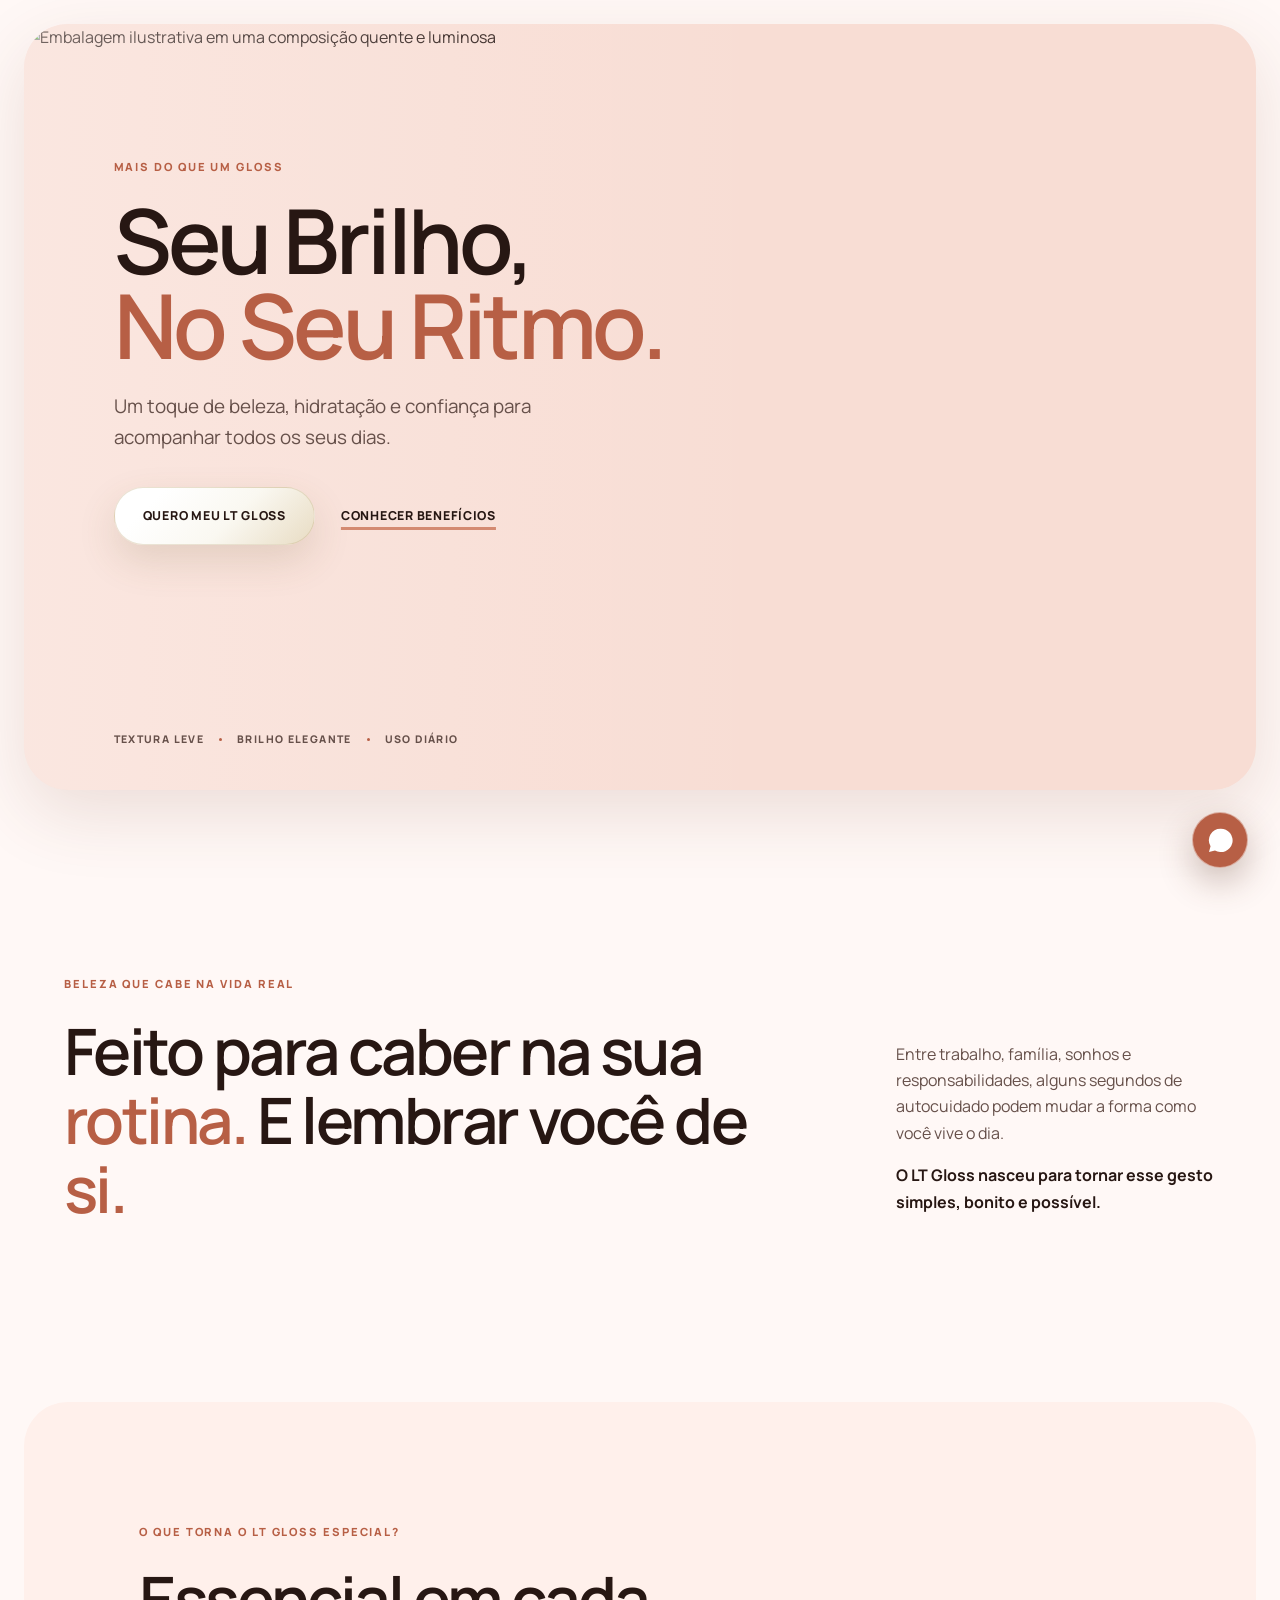
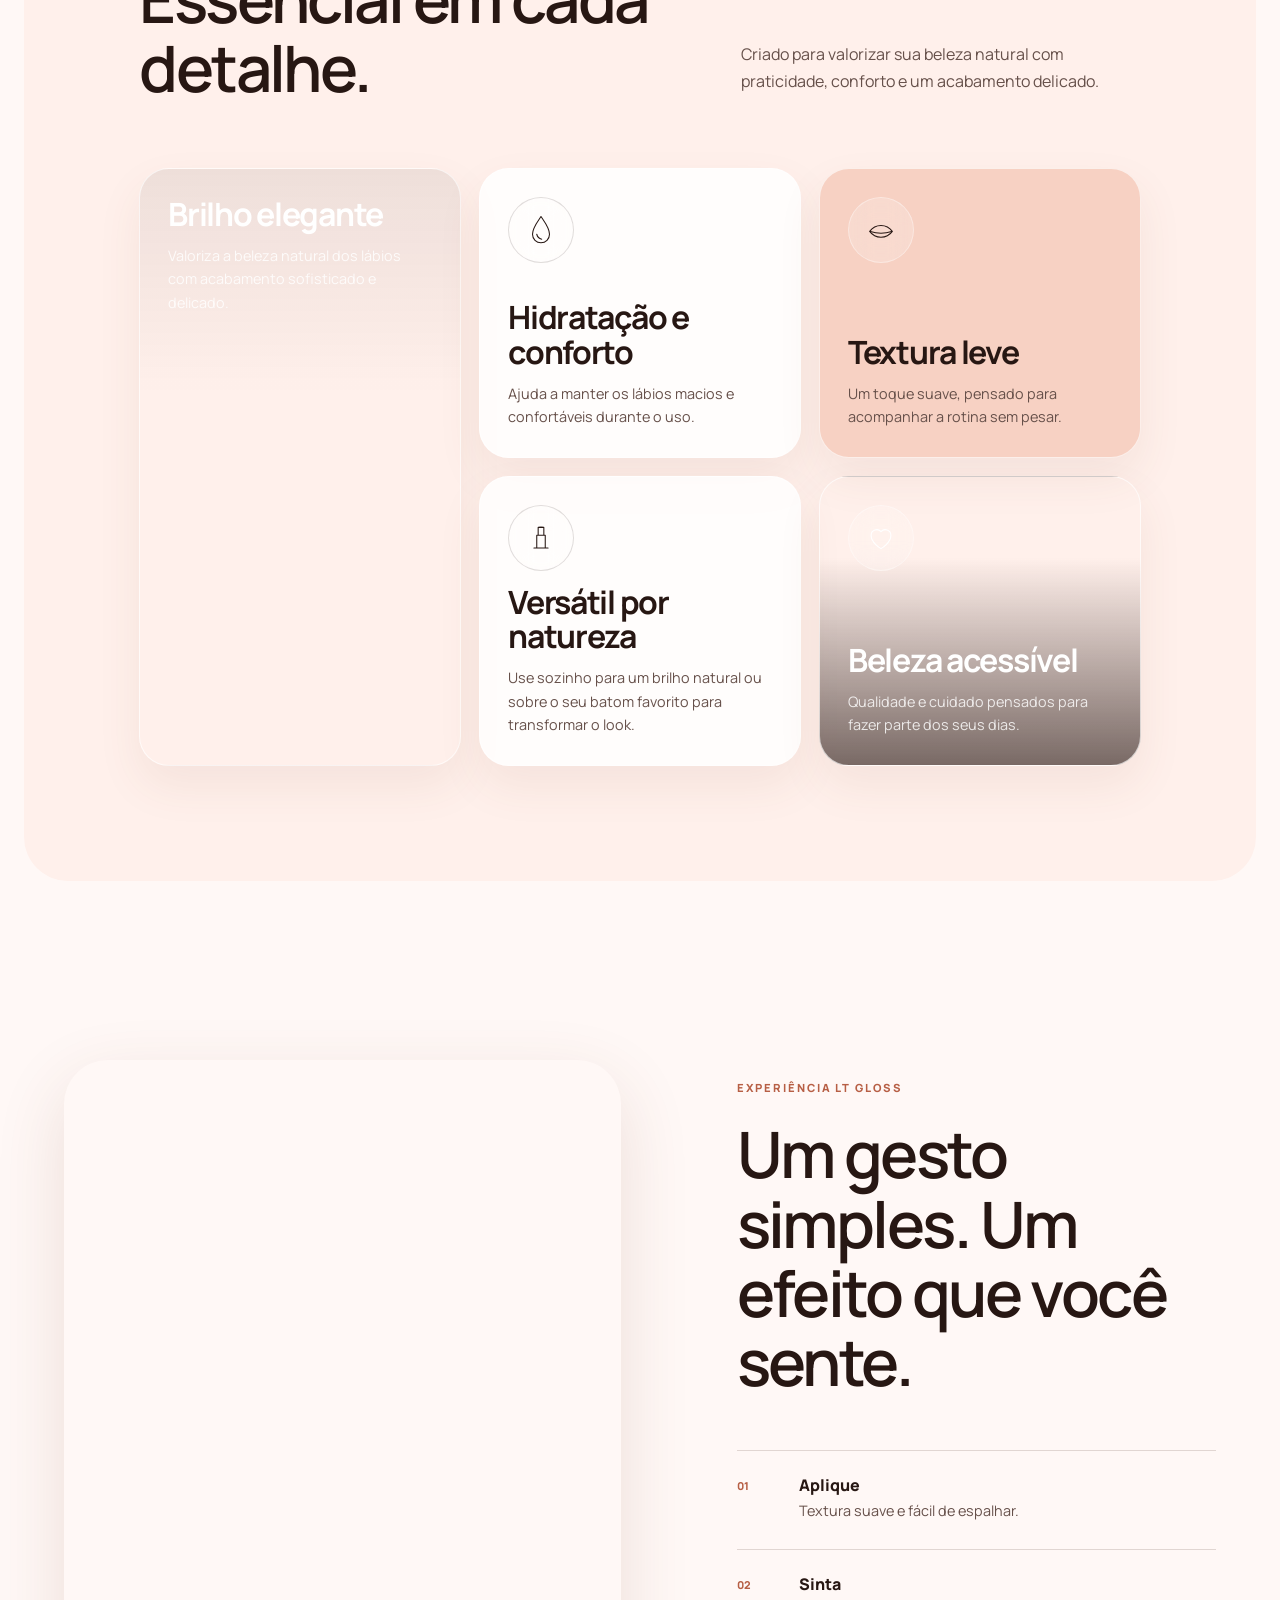
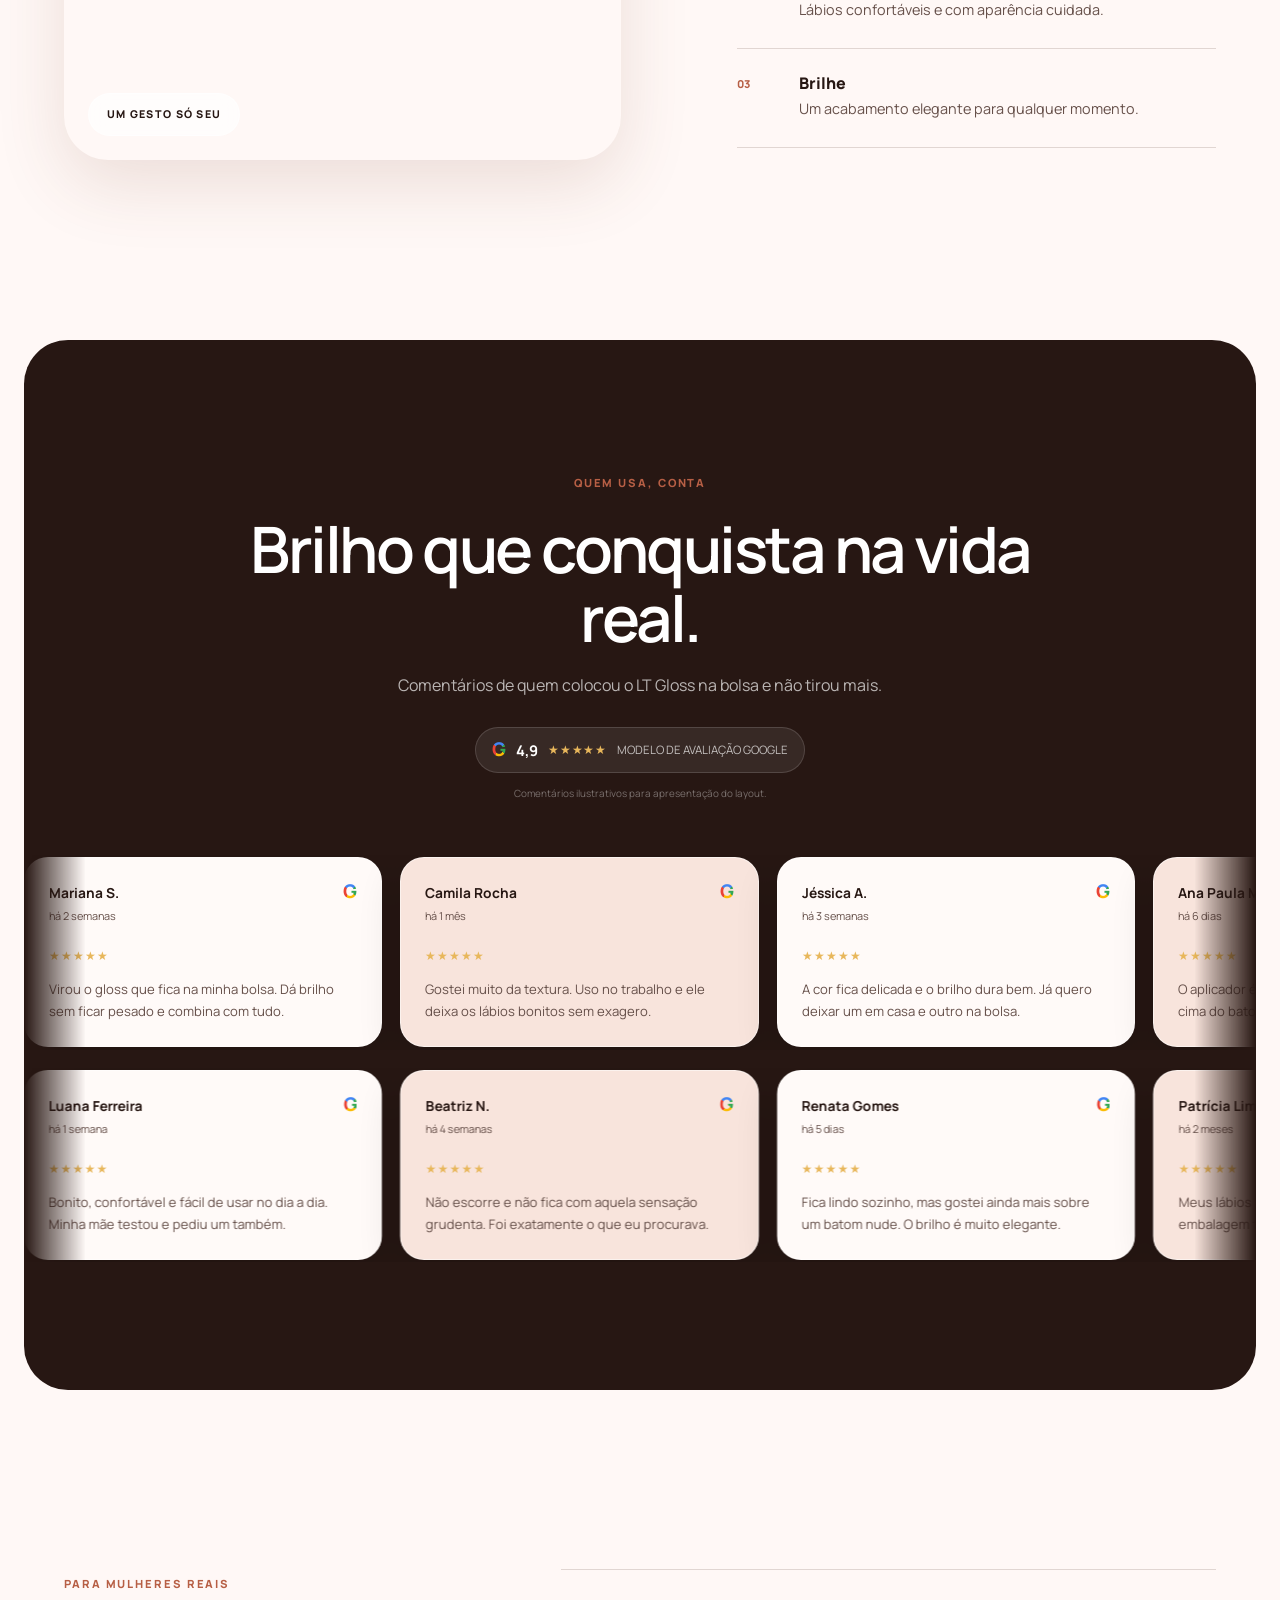
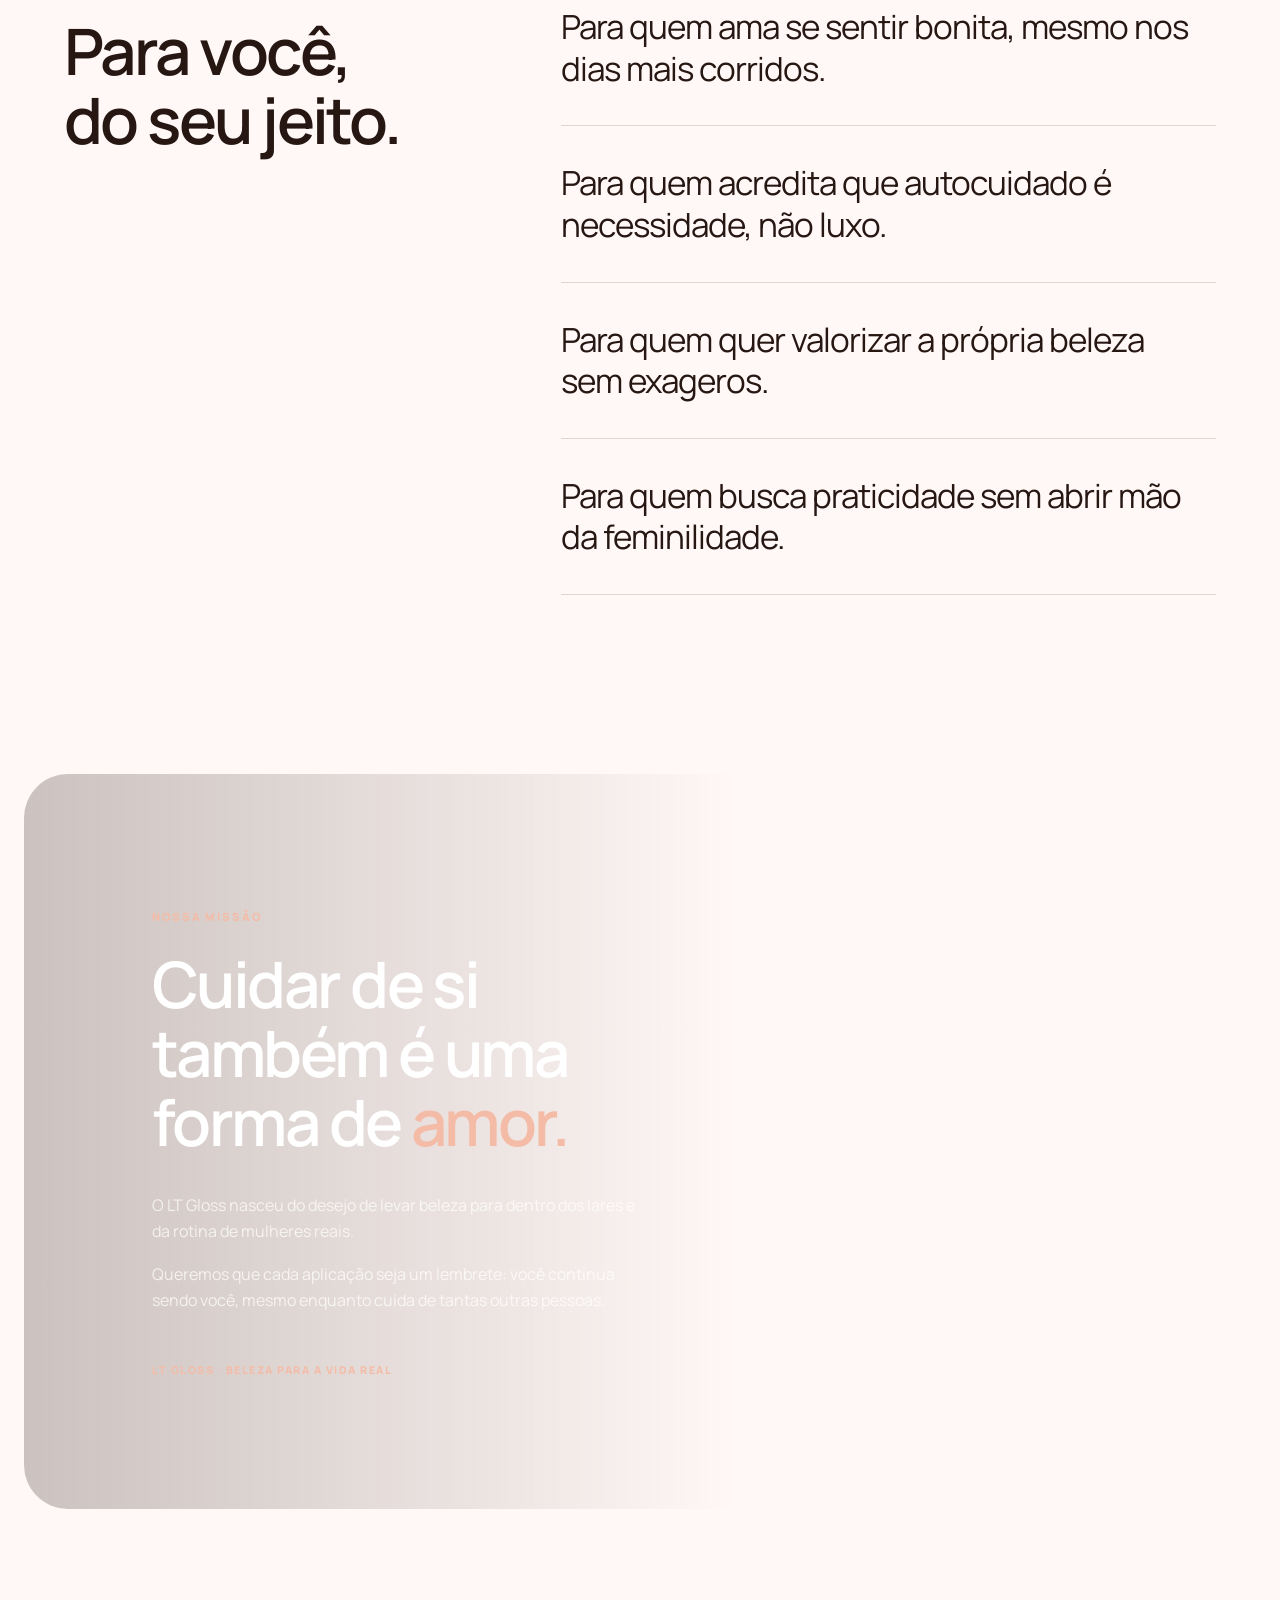
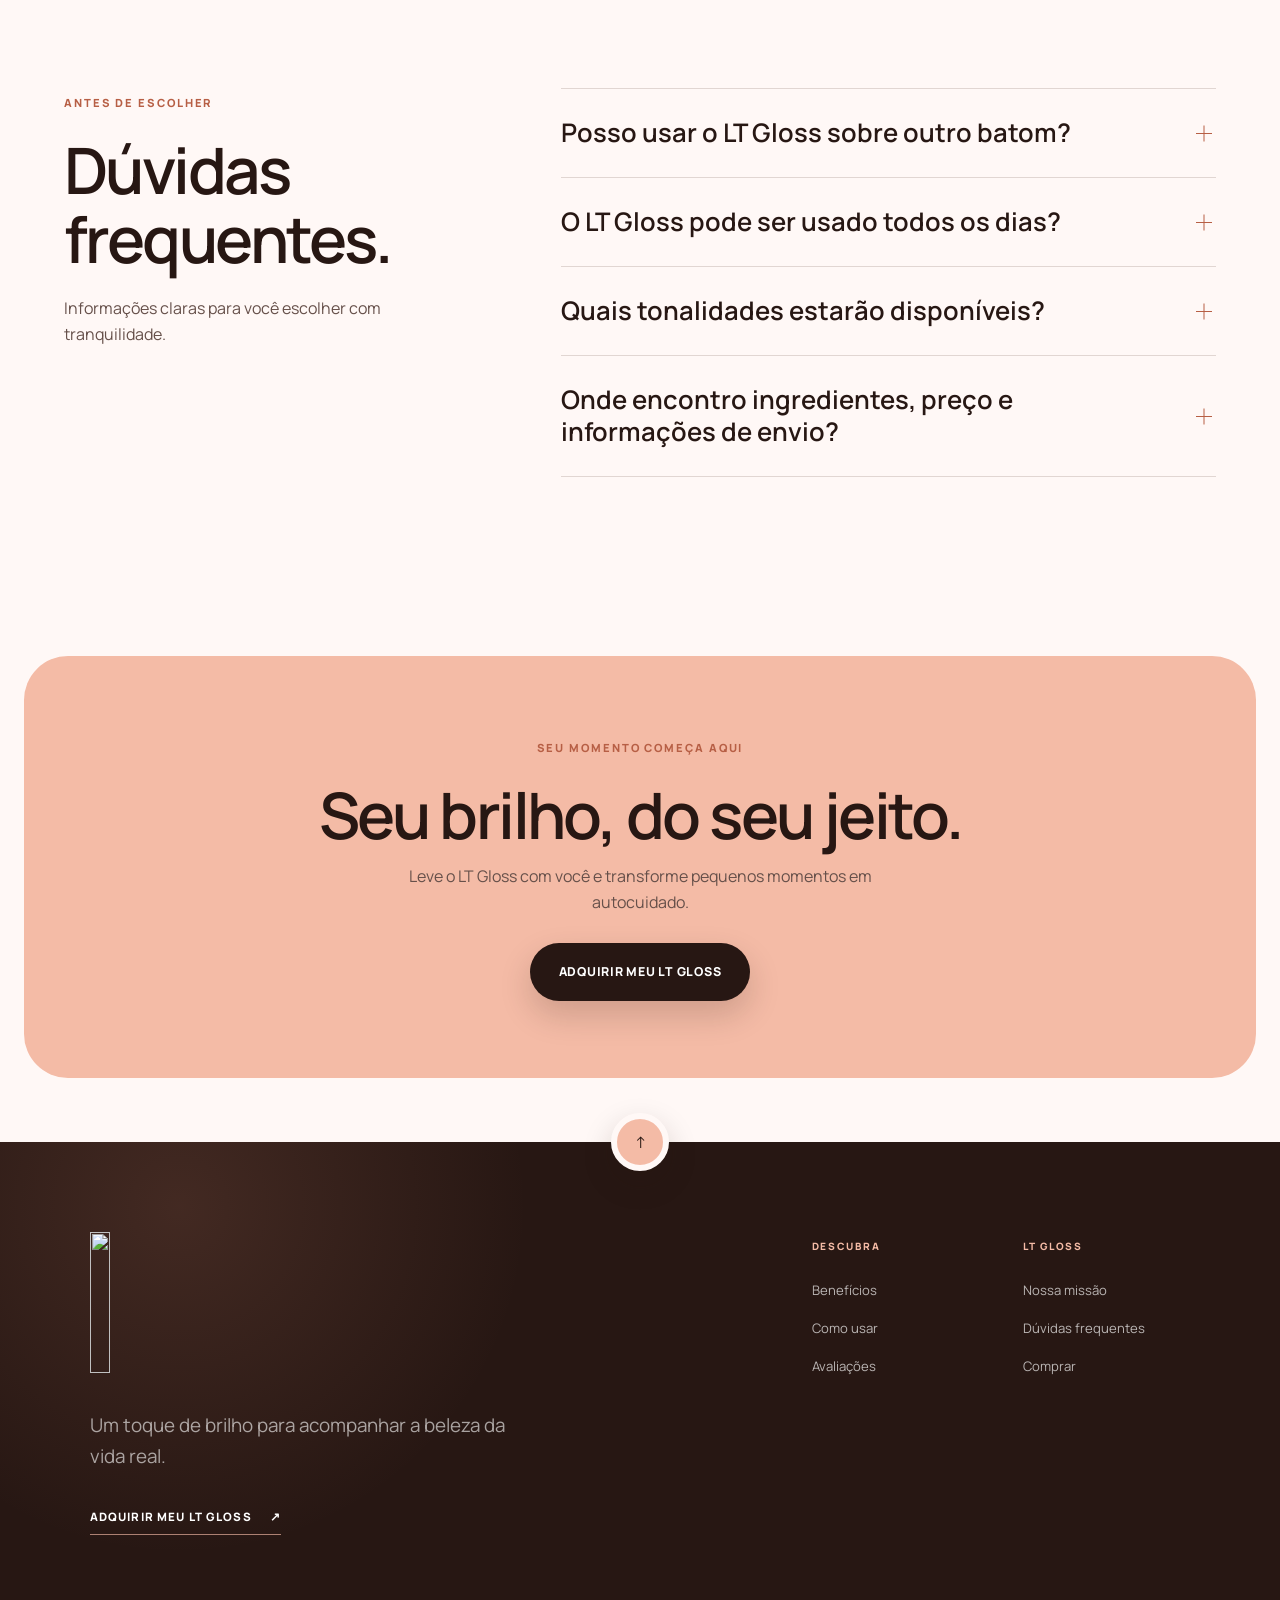
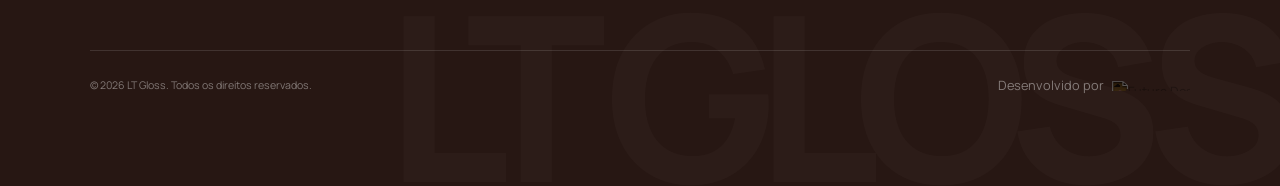
==== commit ba760308: "Corrige preview social do domínio com" ====
--- a/index.html
+++ b/index.html
@@ -1,5 +1,5 @@
 <!doctype html>
-<html lang="pt-BR">
+<html lang="pt-BR" prefix="og: https://ogp.me/ns#">
   <head>
     <meta charset="UTF-8" />
     <meta name="viewport" content="width=device-width, initial-scale=1.0" />
@@ -14,12 +14,15 @@
     <meta property="og:type" content="website" />
     <meta property="og:locale" content="pt_BR" />
     <meta property="og:site_name" content="LT Gloss" />
+    <meta property="og:url" content="https://ltgloss.com/" />
     <meta property="og:title" content="LT Gloss | Brilho elegante, textura leve e conforto" />
     <meta
       property="og:description"
       content="Um toque de brilho, conforto e autocuidado para acompanhar todos os seus dias."
     />
-    <meta property="og:image" content="./assets/thumb.png" />
+    <meta property="og:image" content="https://ltgloss.com/assets/thumb.png?v=2" />
+    <meta property="og:image:url" content="https://ltgloss.com/assets/thumb.png?v=2" />
+    <meta property="og:image:secure_url" content="https://ltgloss.com/assets/thumb.png?v=2" />
     <meta property="og:image:type" content="image/png" />
     <meta property="og:image:width" content="356" />
     <meta property="og:image:height" content="356" />
@@ -30,13 +33,14 @@
       name="twitter:description"
       content="Um toque de brilho, conforto e autocuidado para acompanhar todos os seus dias."
     />
-    <meta name="twitter:image" content="./assets/thumb.png" />
+    <meta name="twitter:image" content="https://ltgloss.com/assets/thumb.png?v=2" />
     <meta name="twitter:image:alt" content="Logo LT Gloss sobre fundo rosado" />
     <title>LT Gloss | Brilho elegante, textura leve e conforto</title>
 
+    <link rel="canonical" href="https://ltgloss.com/" />
     <link rel="icon" href="./favicon.svg" type="image/svg+xml" />
     <link rel="apple-touch-icon" href="./assets/thumb.png" />
-    <link rel="image_src" href="./assets/thumb.png" />
+    <link rel="image_src" href="https://ltgloss.com/assets/thumb.png?v=2" />
     <link rel="preload" as="image" href="./assets/hero-mobile.webp" type="image/webp" media="(max-width: 767px)" fetchpriority="high" />
     <link rel="preload" as="image" href="./assets/hero-desktop.webp" type="image/webp" media="(min-width: 768px)" fetchpriority="high" />
     <link rel="preconnect" href="https://fonts.googleapis.com" />
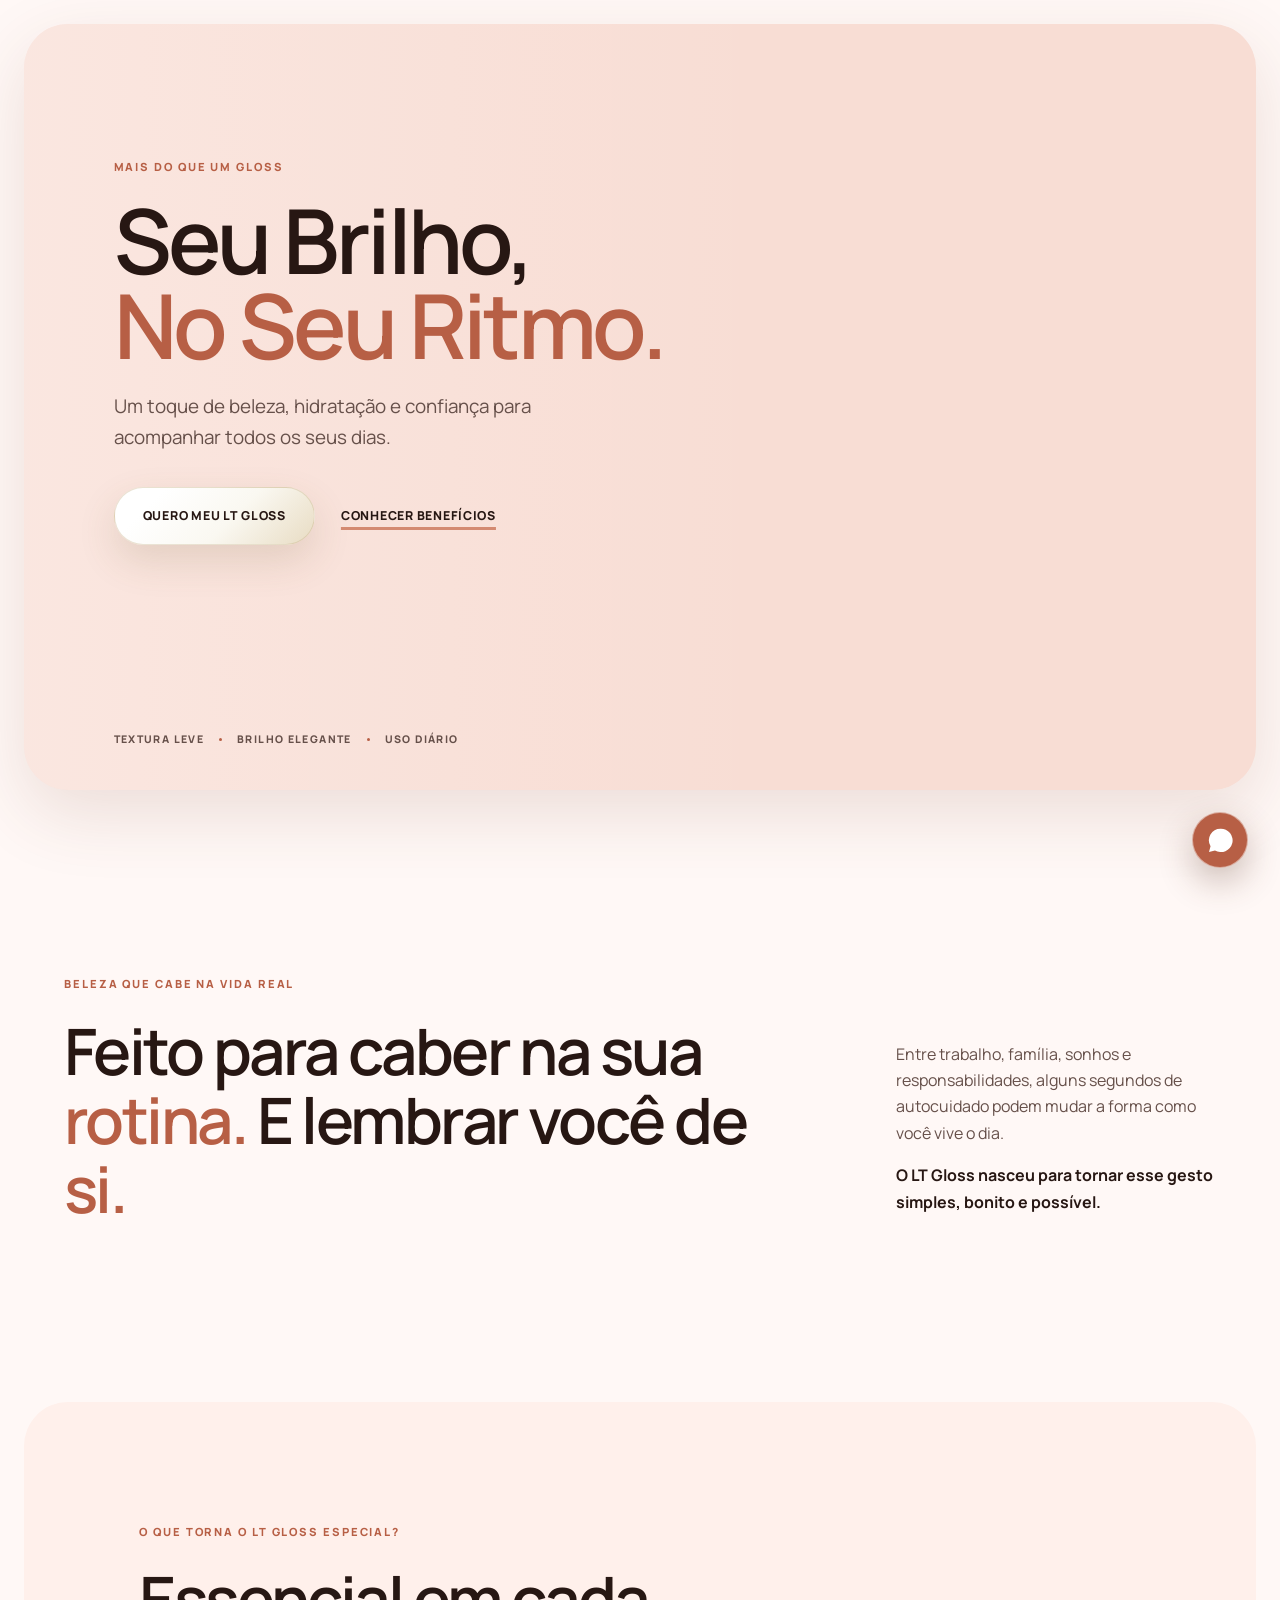
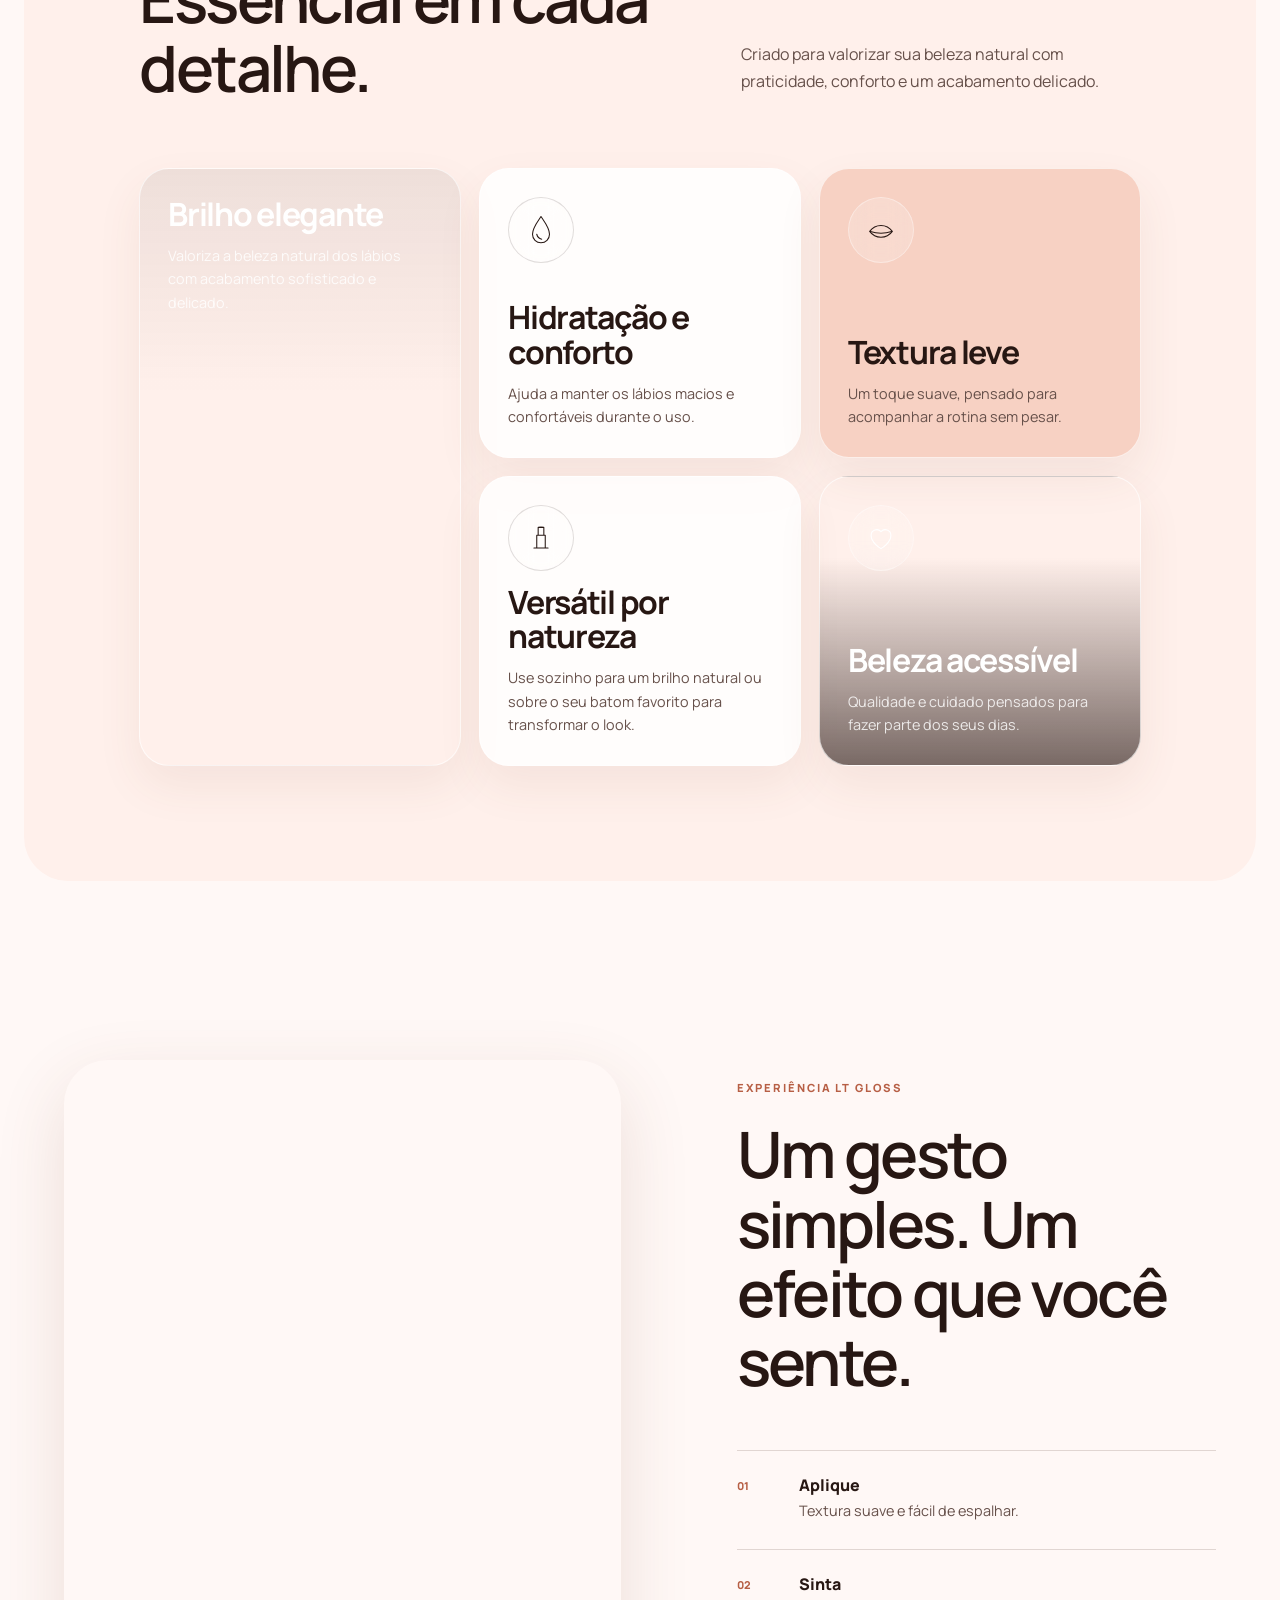
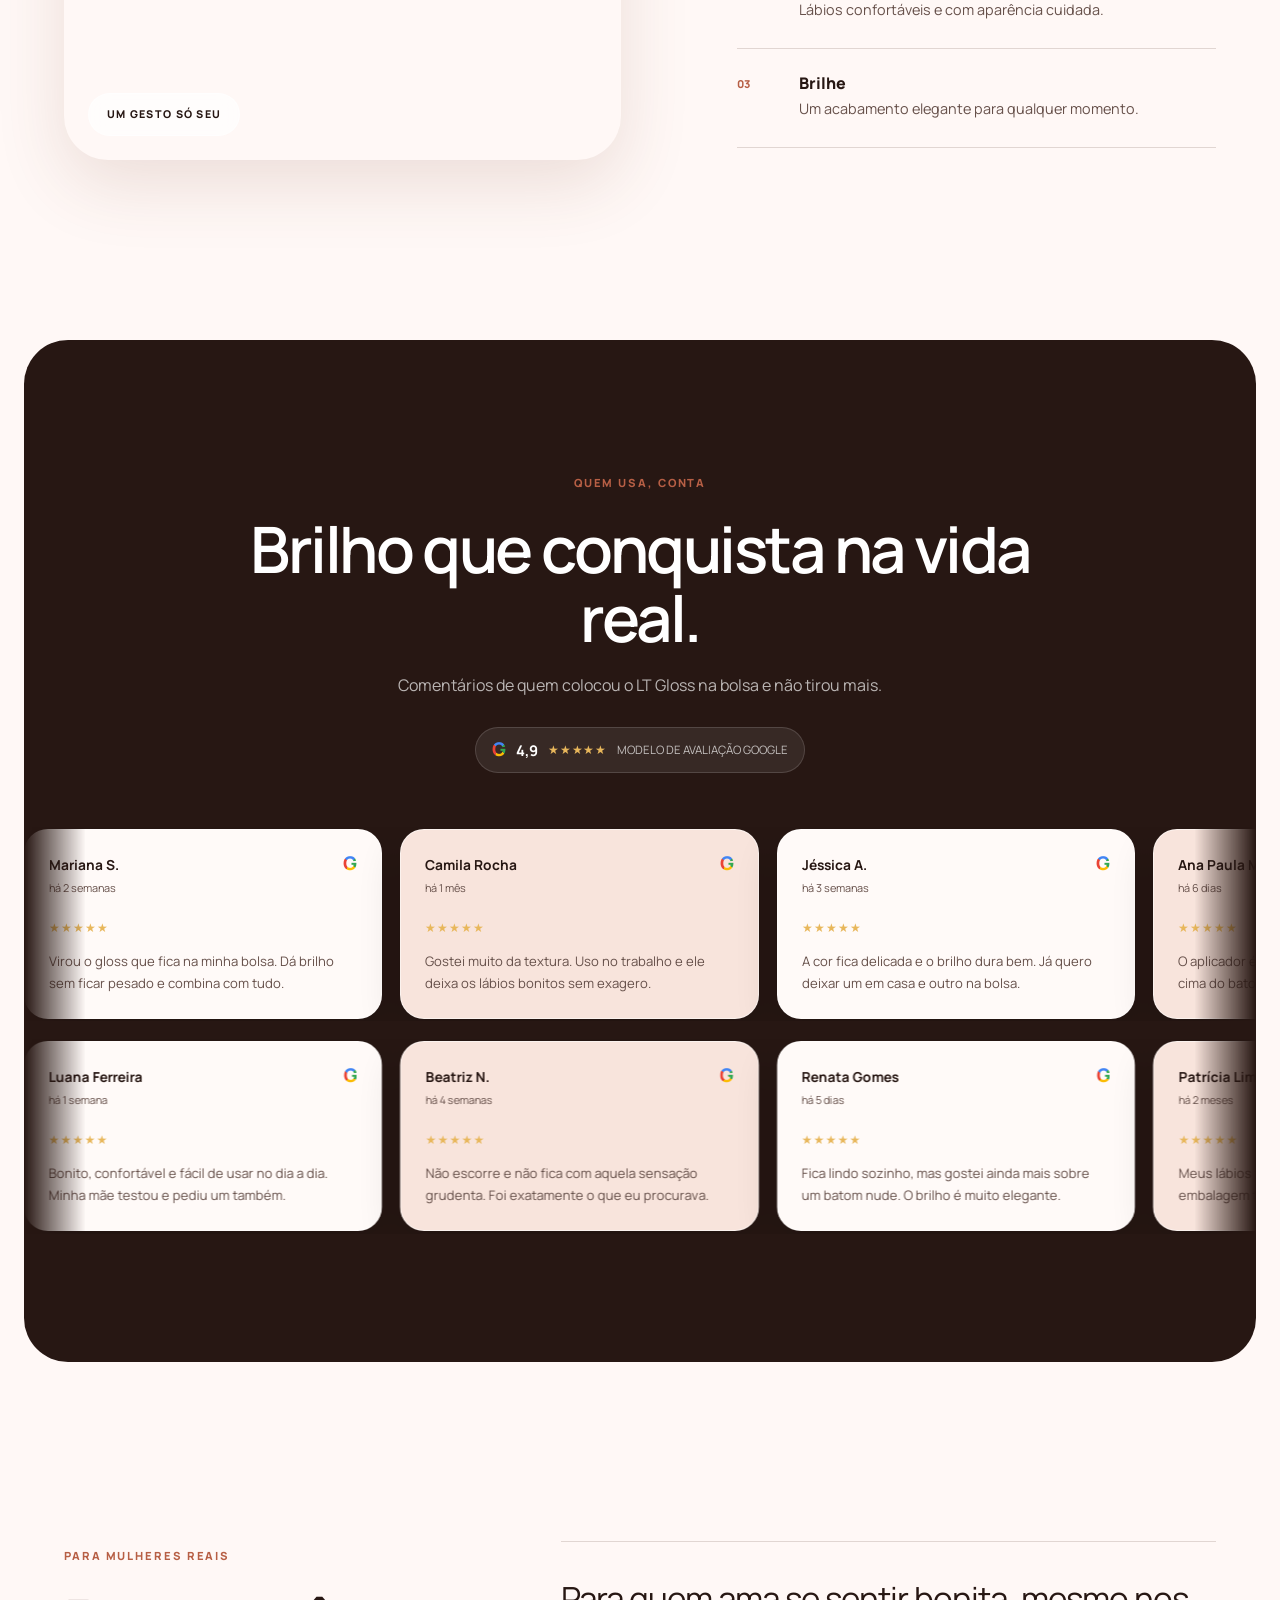
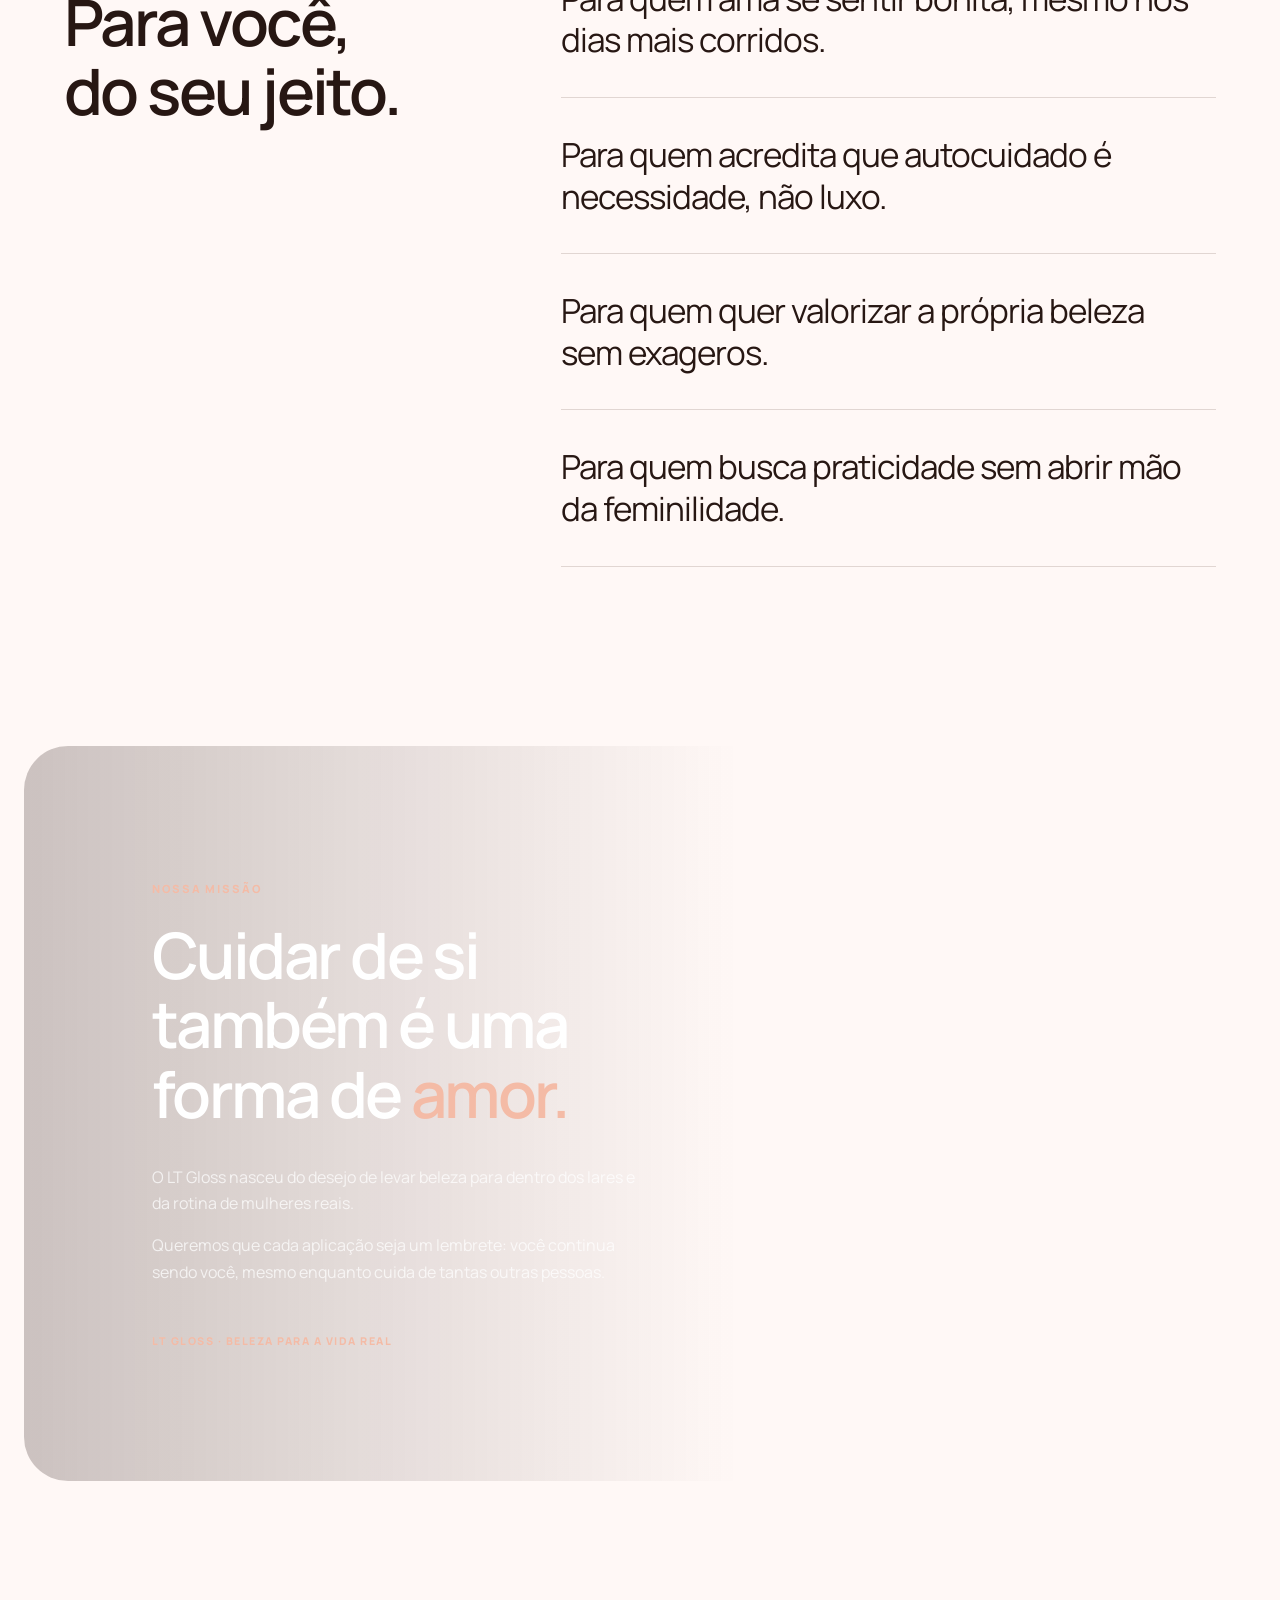
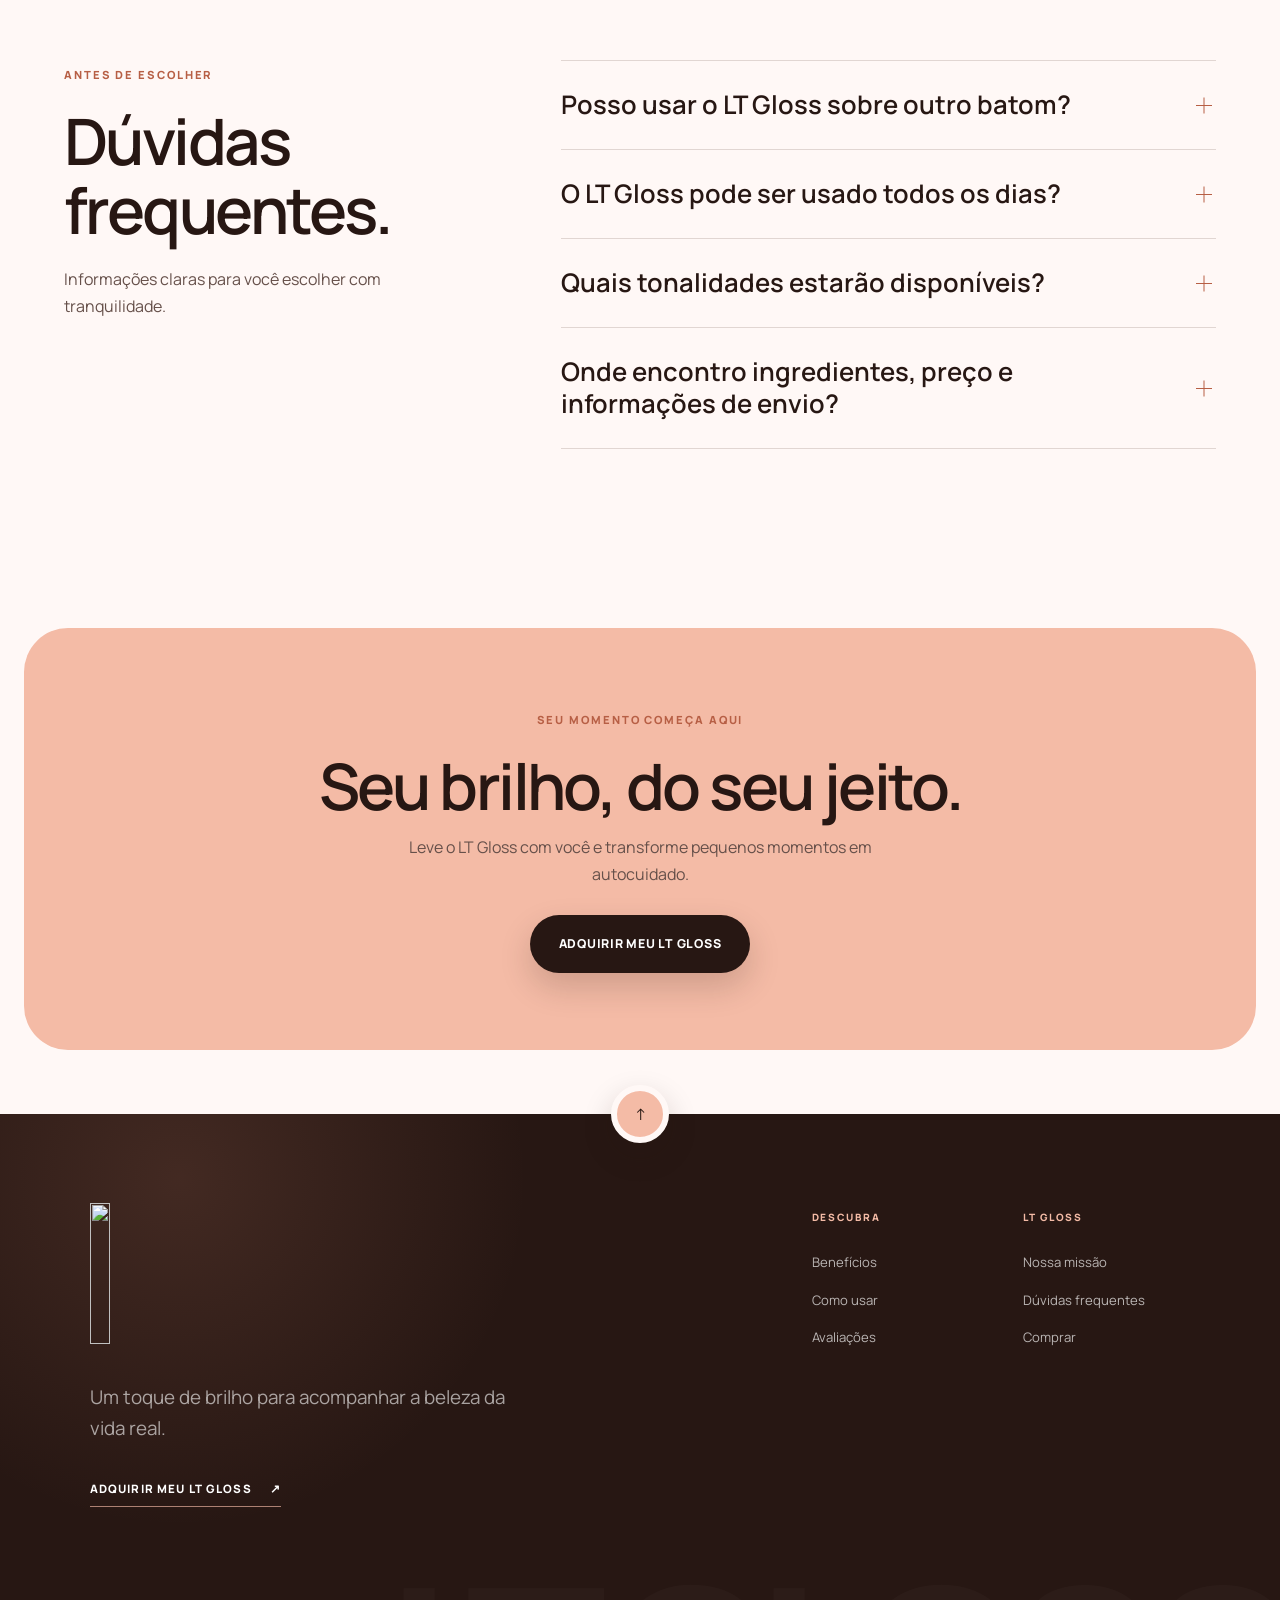
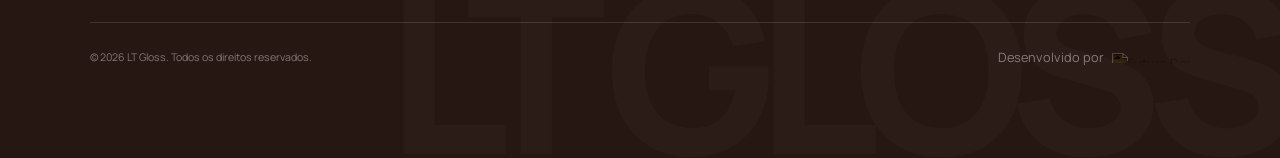
==== commit 3e4ca341: "Update index.html" ====
--- a/index.html
+++ b/index.html
@@ -266,7 +266,7 @@
             <span class="review-stars" aria-hidden="true">★★★★★</span>
             <span>modelo de avaliação Google</span>
           </div>
-          <small class="reviews__note">Comentários ilustrativos para apresentação do layout.</small>
+          
         </div>
 
         <div class="reviews__rows" aria-label="Exemplos de comentários de clientes">
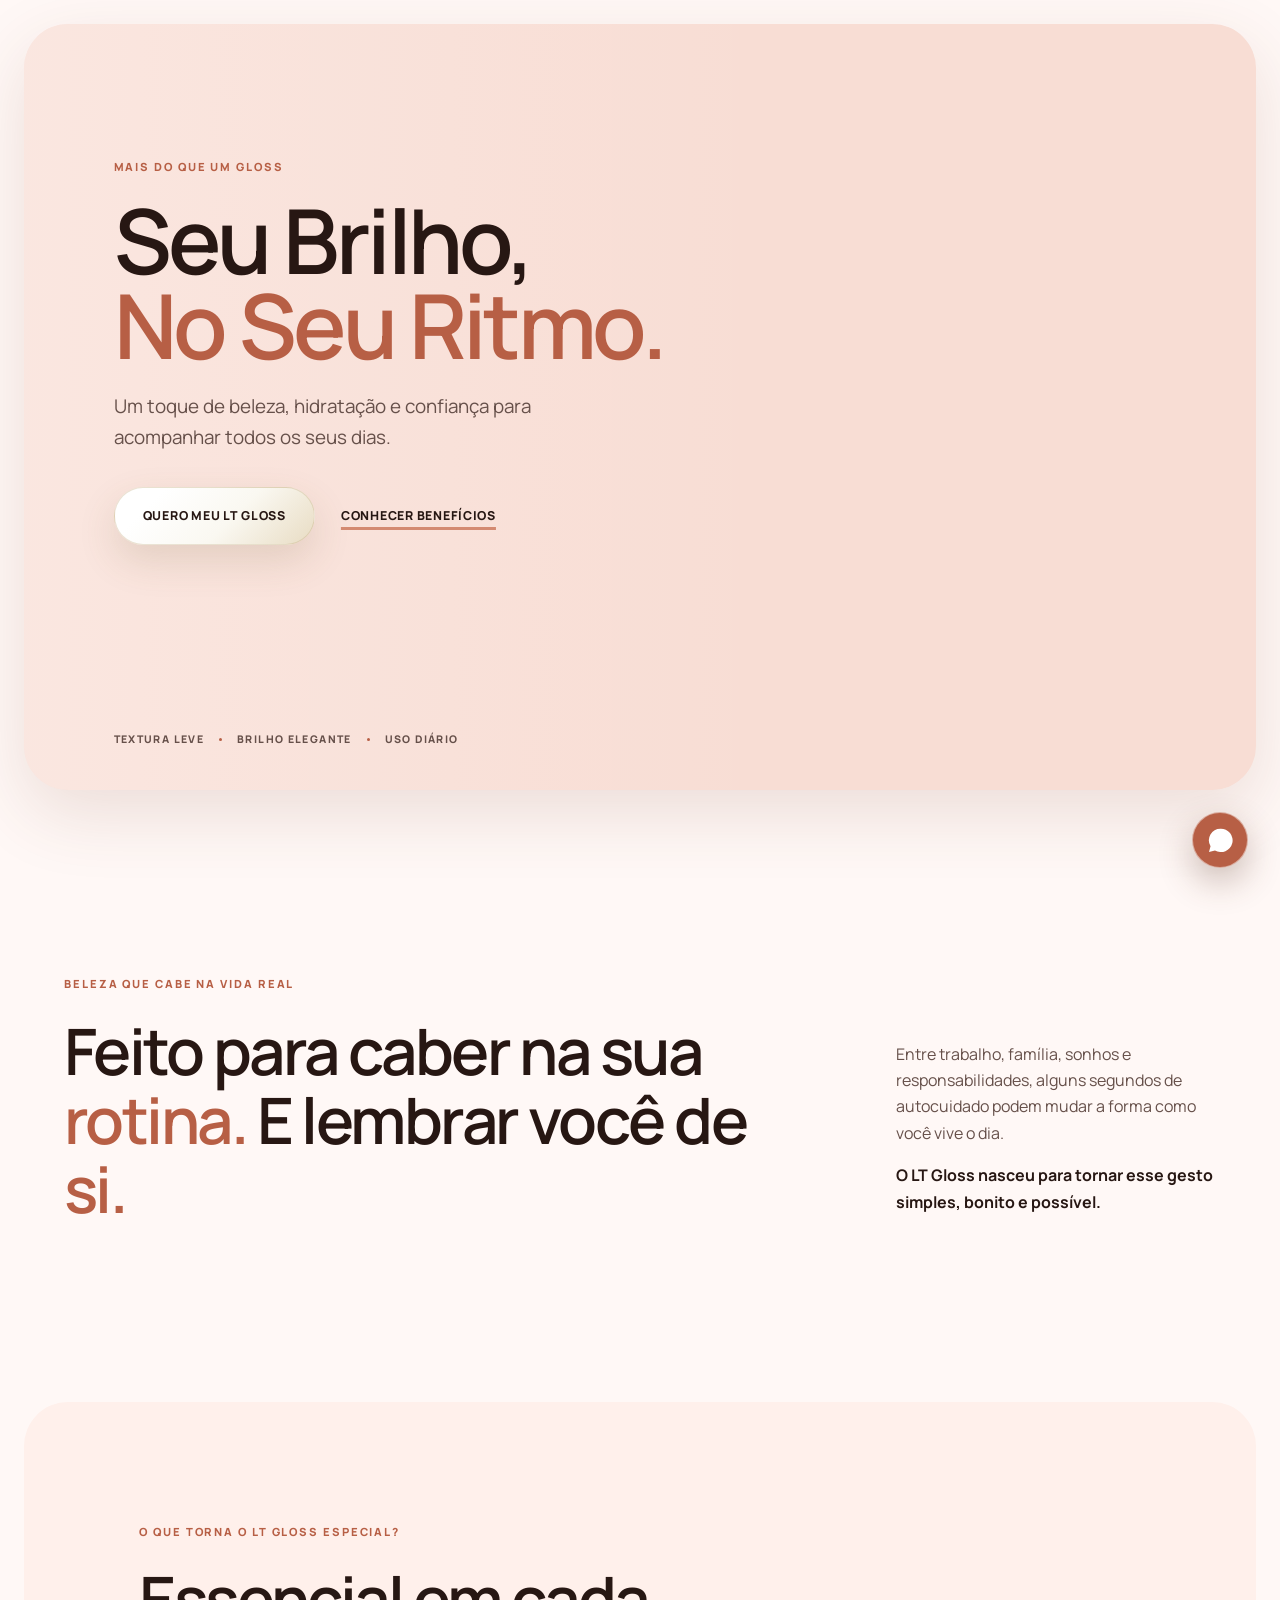
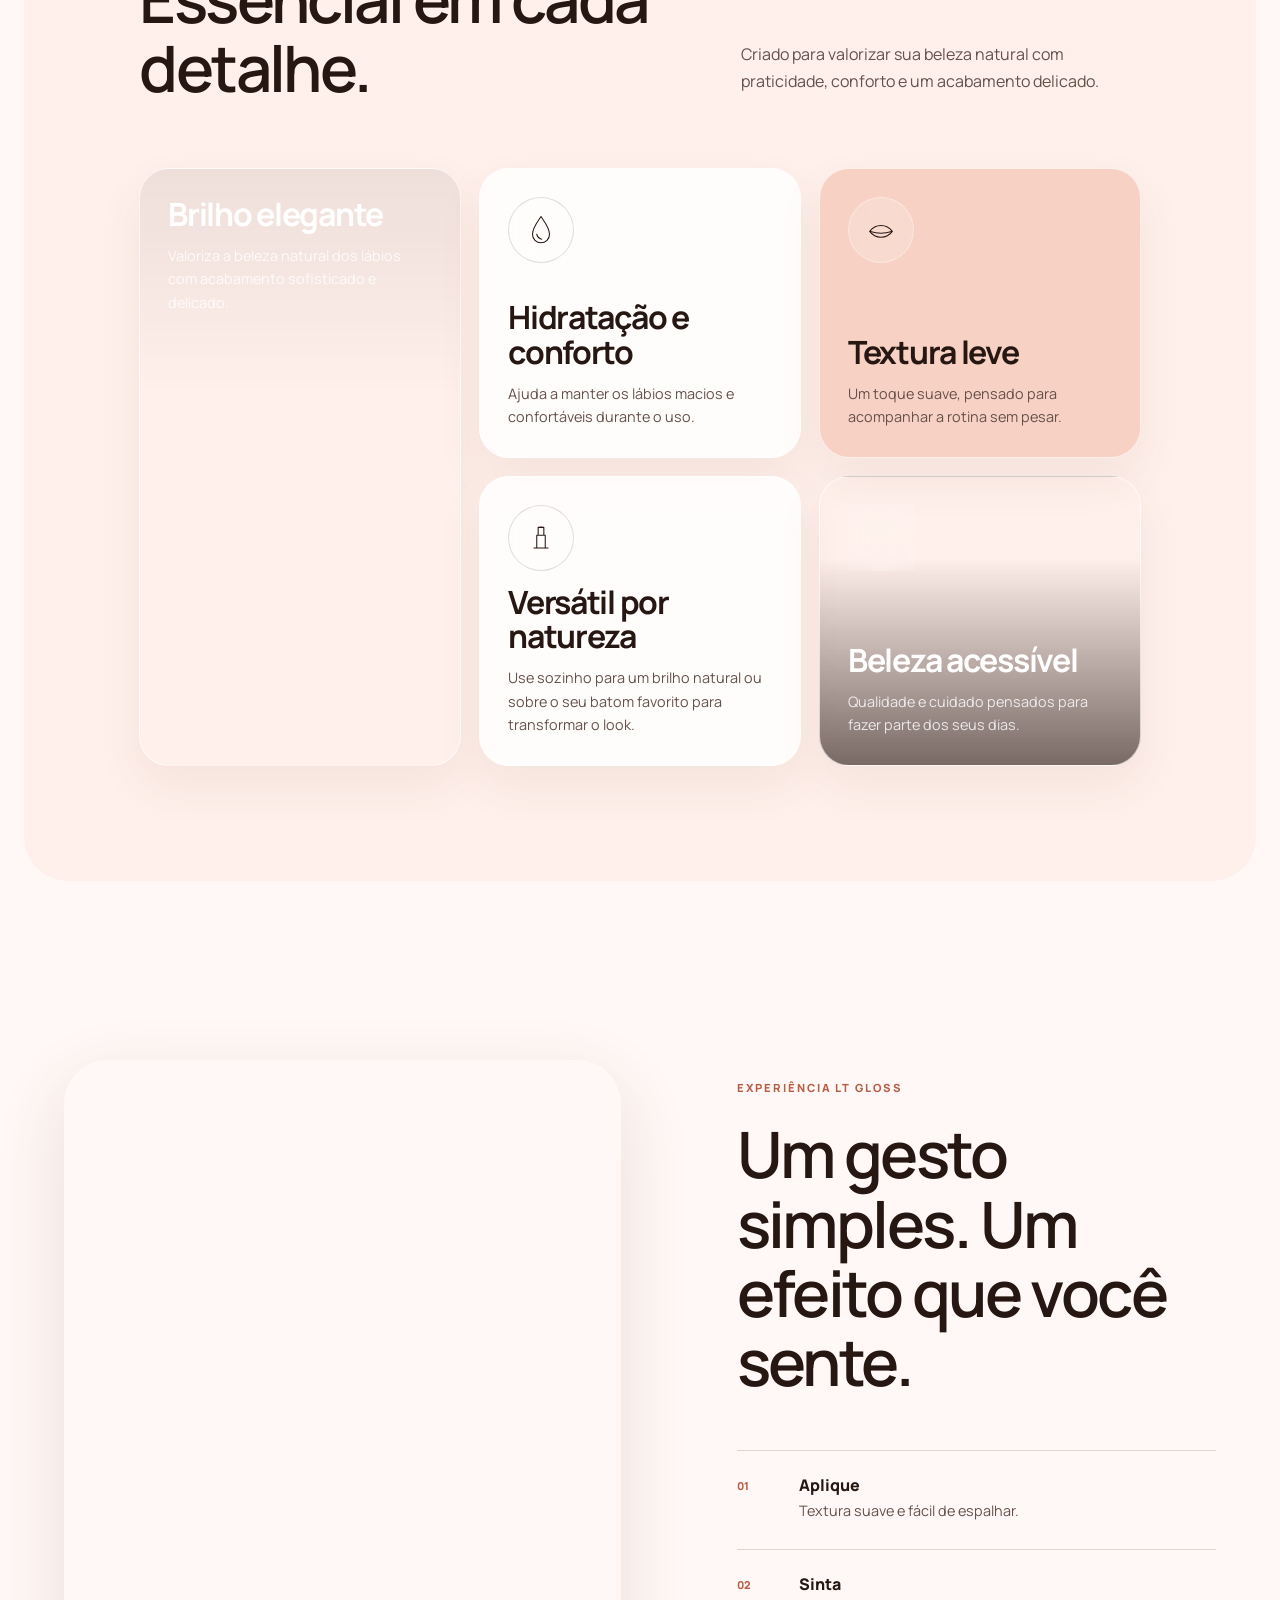
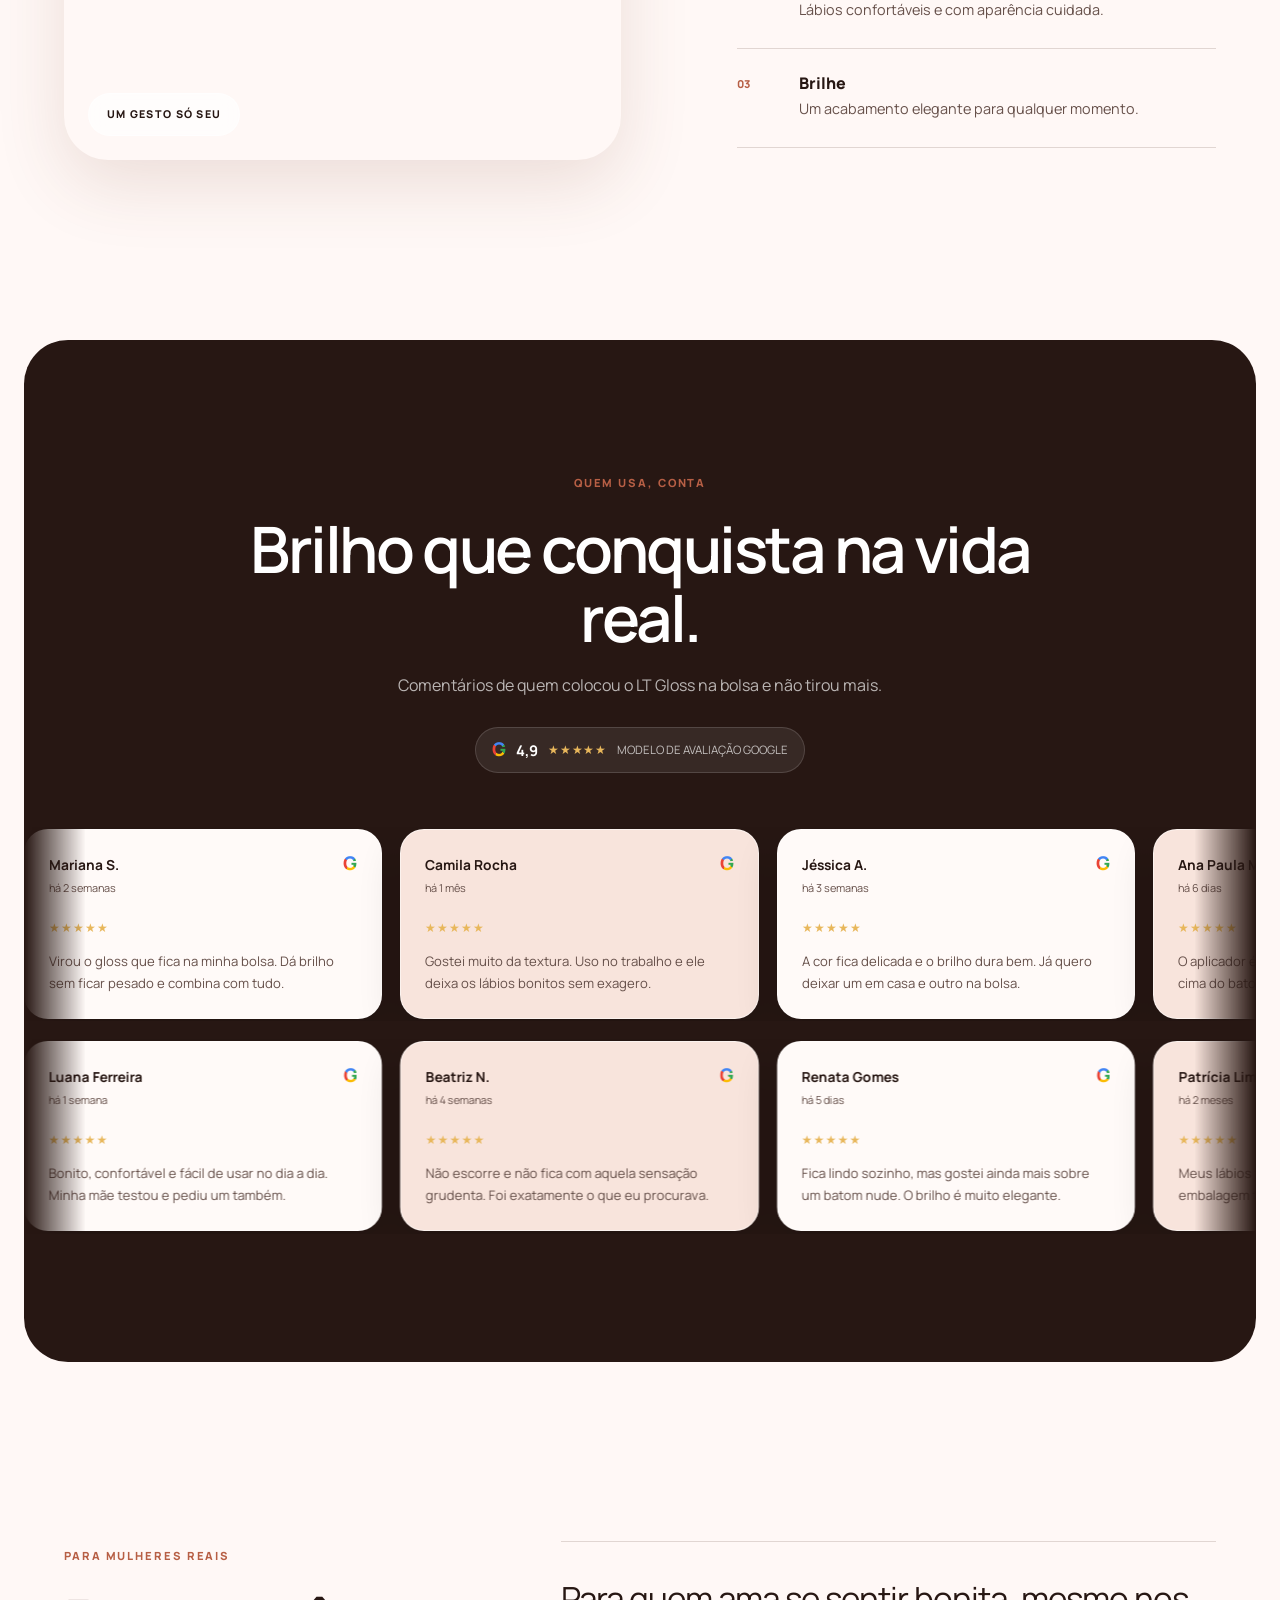
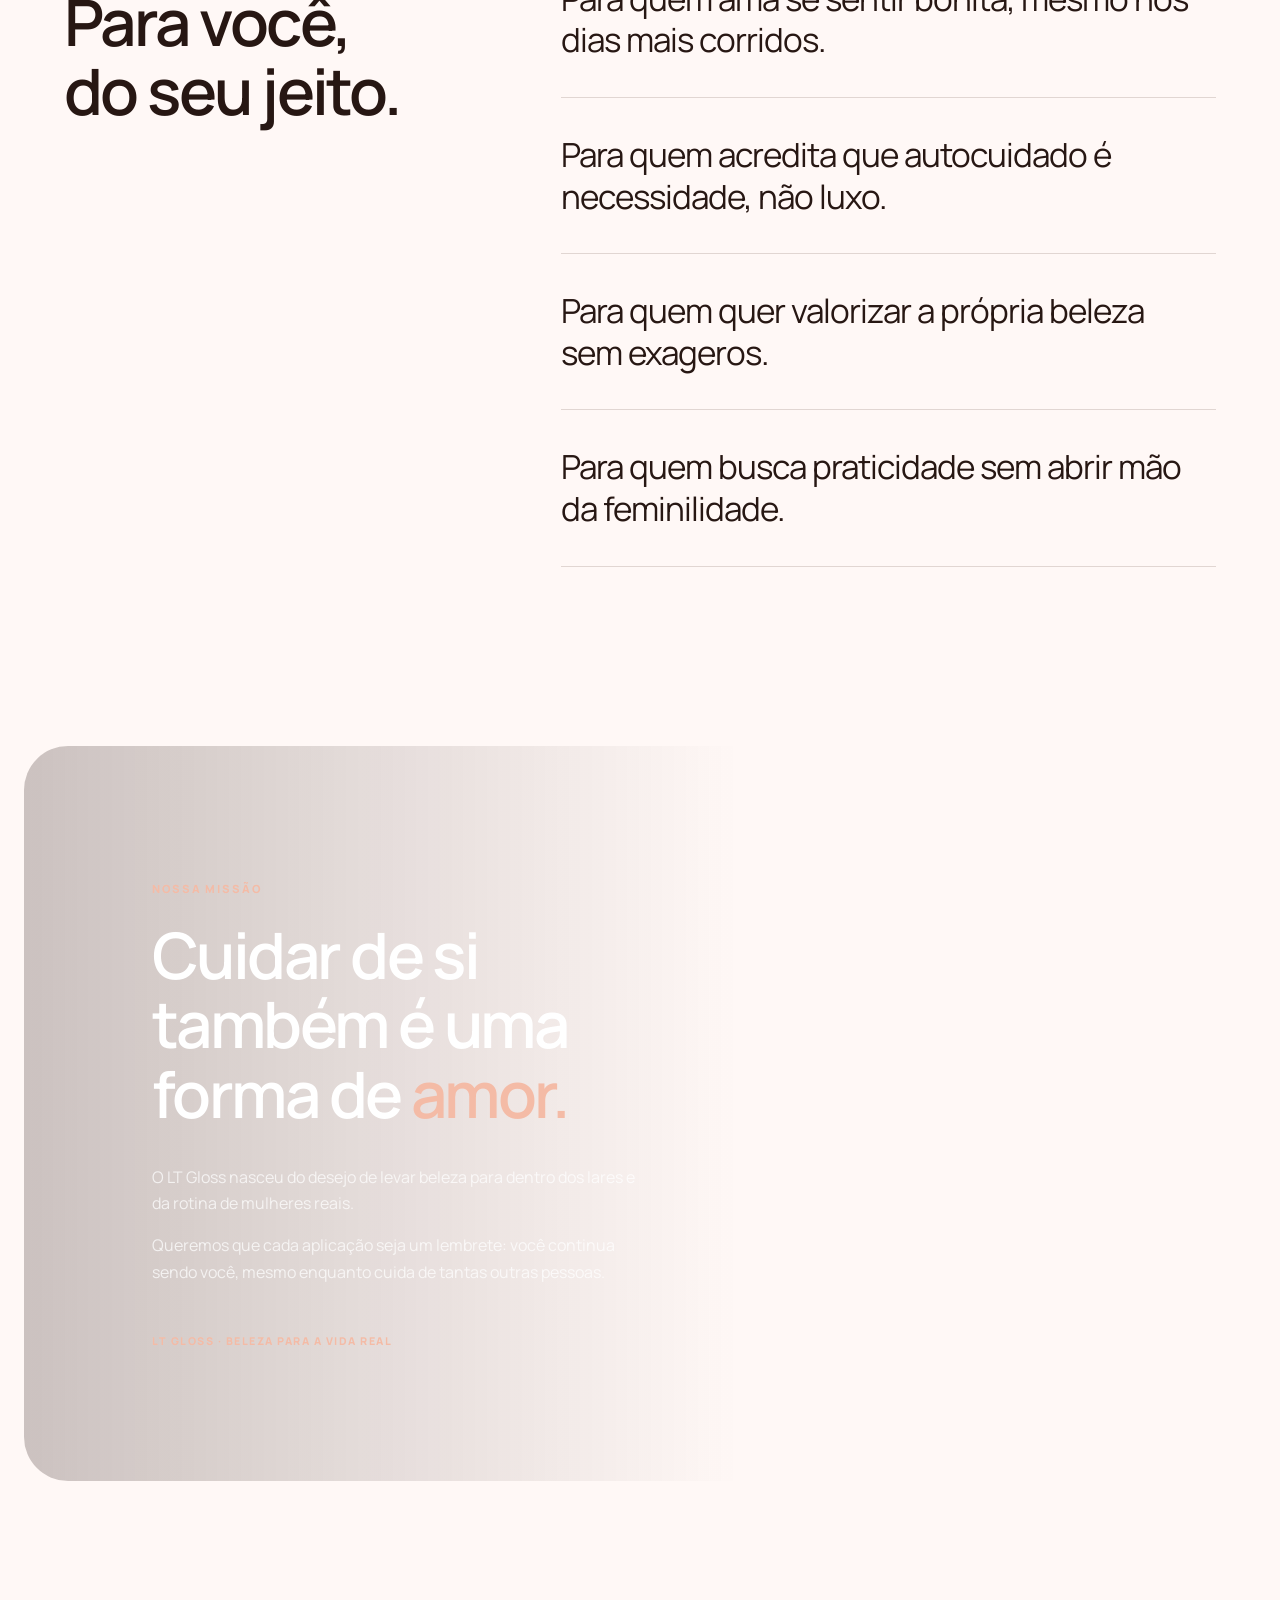
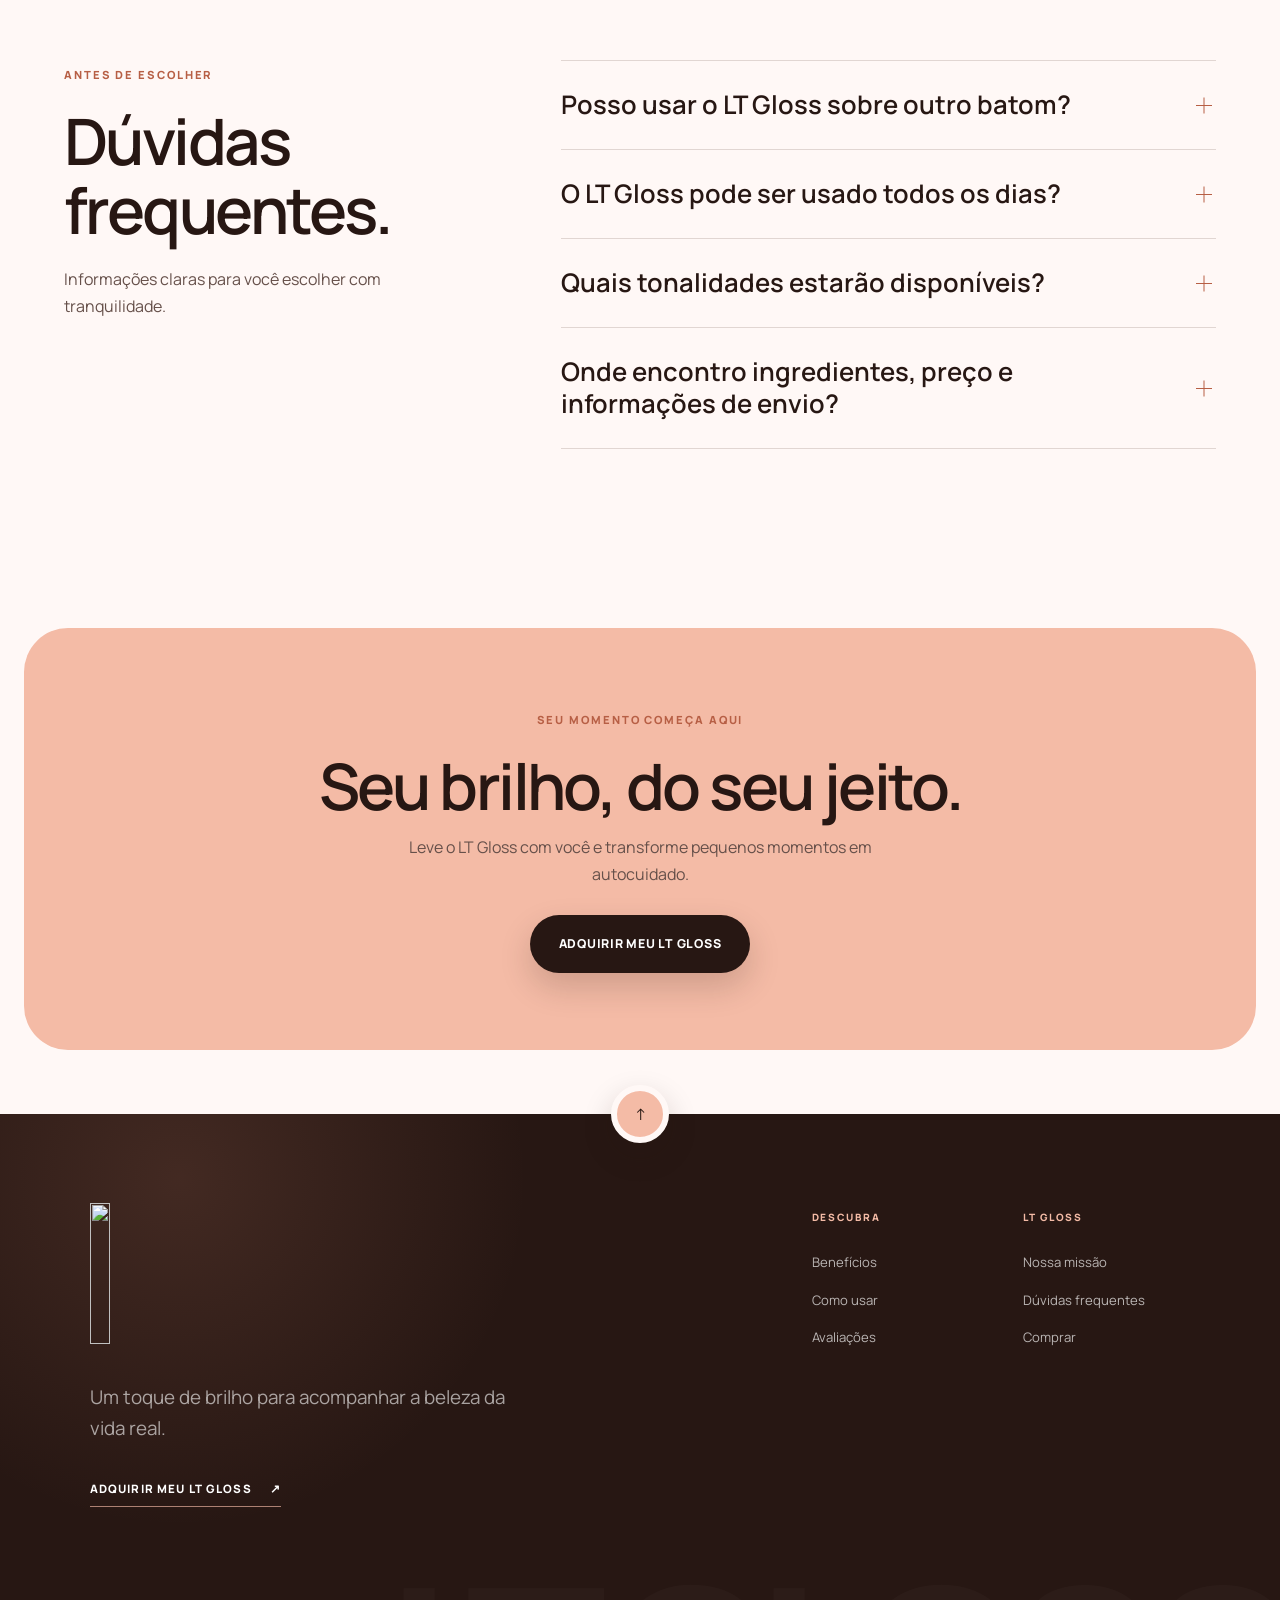
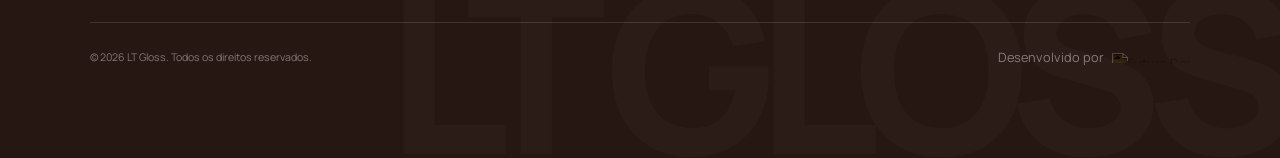
==== commit d925b219: "Atualiza links de checkout e WhatsApp" ====
--- a/index.html
+++ b/index.html
@@ -92,7 +92,10 @@
             seus dias.
           </p>
           <div class="hero__actions">
-            <a class="button button--primary" href="#comprar">
+            <a
+              class="button button--primary"
+              href="https://ev.braip.com/checkout/pla0xexw/chex0ork?currency=BRL"
+            >
               Quero meu LT Gloss
             </a>
             <a class="text-link" href="#beneficios">Conhecer benefícios</a>
@@ -495,7 +498,11 @@
             <h2 id="purchase-title">Seu brilho, do seu jeito.</h2>
             <p>Leve o LT Gloss com você e transforme pequenos momentos em autocuidado.</p>
           </div>
-          <a class="button button--dark" href="#" aria-label="Adquirir meu LT Gloss">
+          <a
+            class="button button--dark"
+            href="https://ev.braip.com/checkout/pla0xexw/chex0ork?currency=BRL"
+            aria-label="Adquirir meu LT Gloss"
+          >
             Adquirir meu LT Gloss
           </a>
         </div>
@@ -513,7 +520,7 @@
             <img src="./assets/logo.webp" alt="" width="1024" height="1536" loading="lazy" decoding="async" />
           </a>
           <p>Um toque de brilho para acompanhar a beleza da vida real.</p>
-          <a class="footer__cta" href="#comprar">Adquirir meu LT Gloss <span aria-hidden="true">↗</span></a>
+          <a class="footer__cta" href="https://ev.braip.com/checkout/pla0xexw/chex0ork?currency=BRL">Adquirir meu LT Gloss <span aria-hidden="true">↗</span></a>
         </div>
 
         <nav class="footer__nav" aria-label="Navegação do rodapé">
@@ -553,7 +560,7 @@
 
     <a
       class="whatsapp-float"
-      href="https://wa.me/"
+      href="https://wa.me/5575981792409?text=Ol%C3%A1%21%20Gostaria%20de%20saber%20mais%20sobre%20o%20LT%20Gloss.%20Pode%20me%20ajudar%3F"
       target="_blank"
       rel="noopener noreferrer"
       aria-label="Abrir WhatsApp"
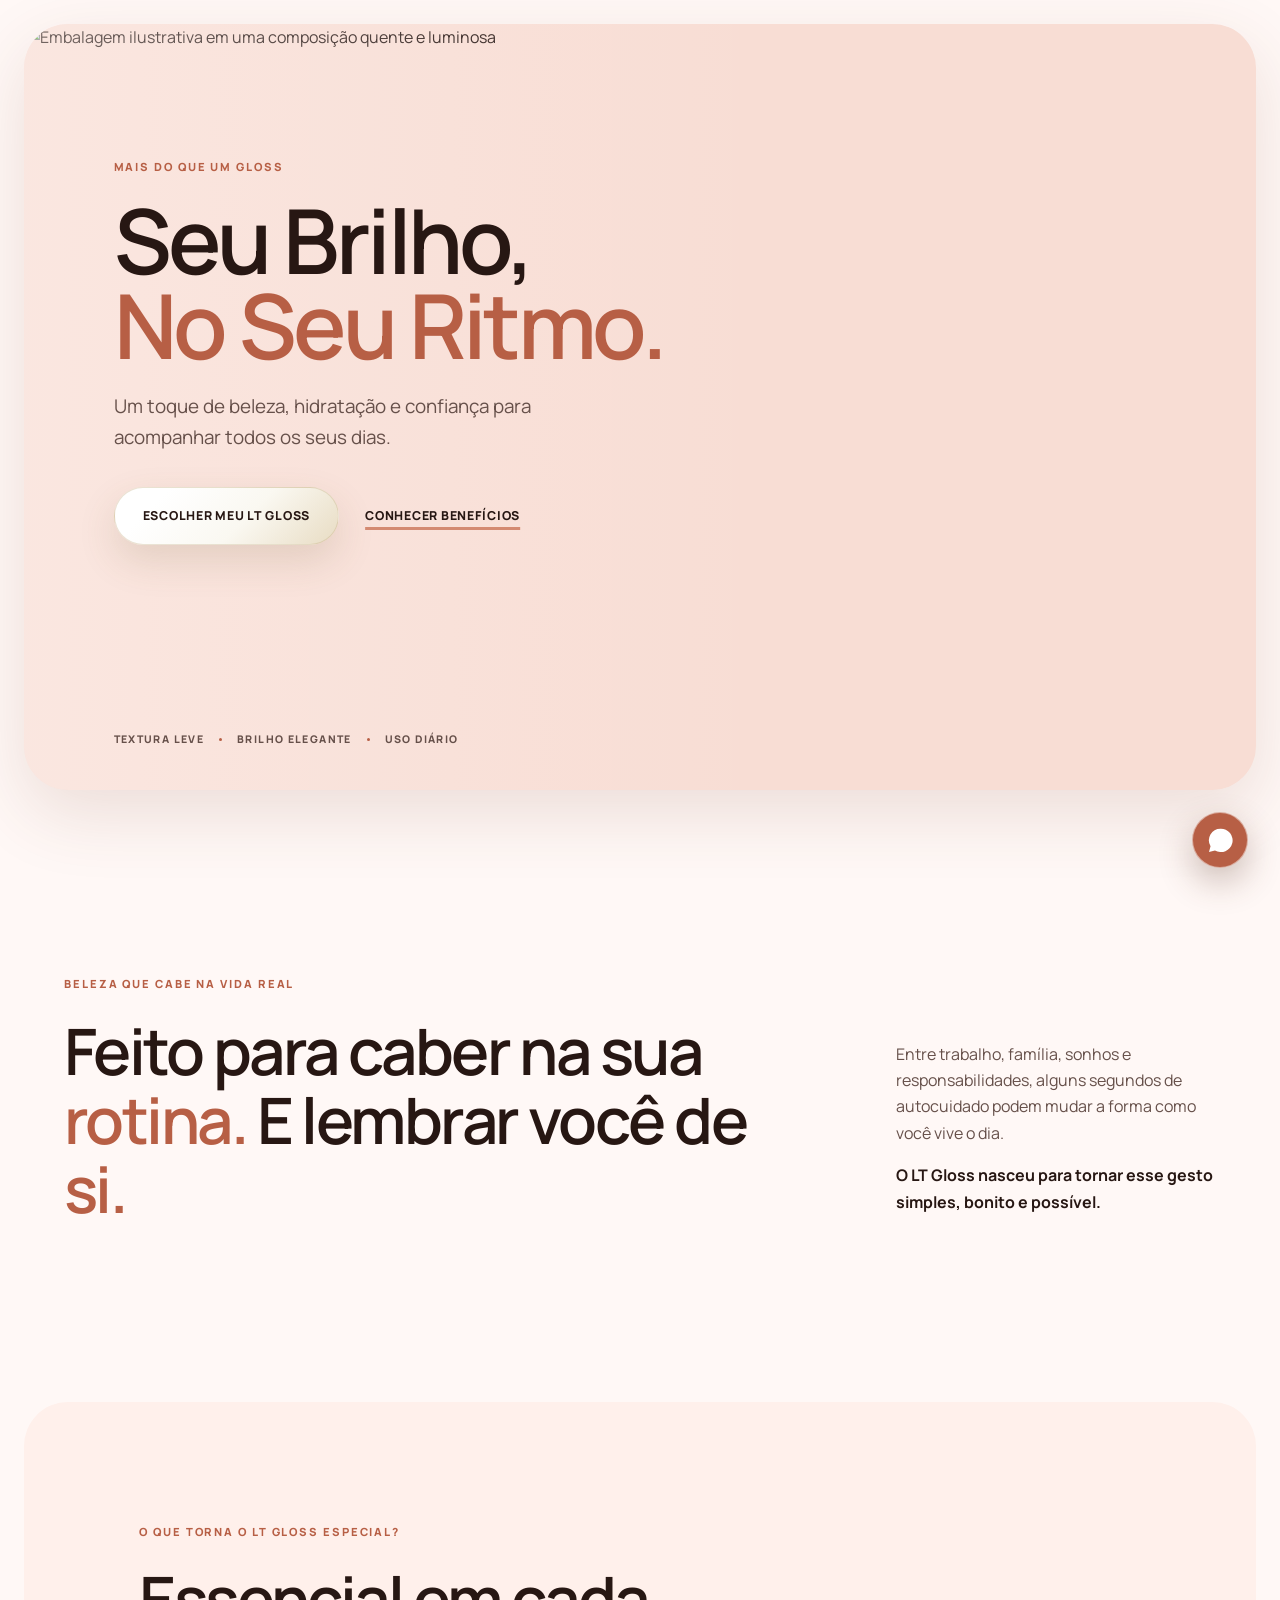
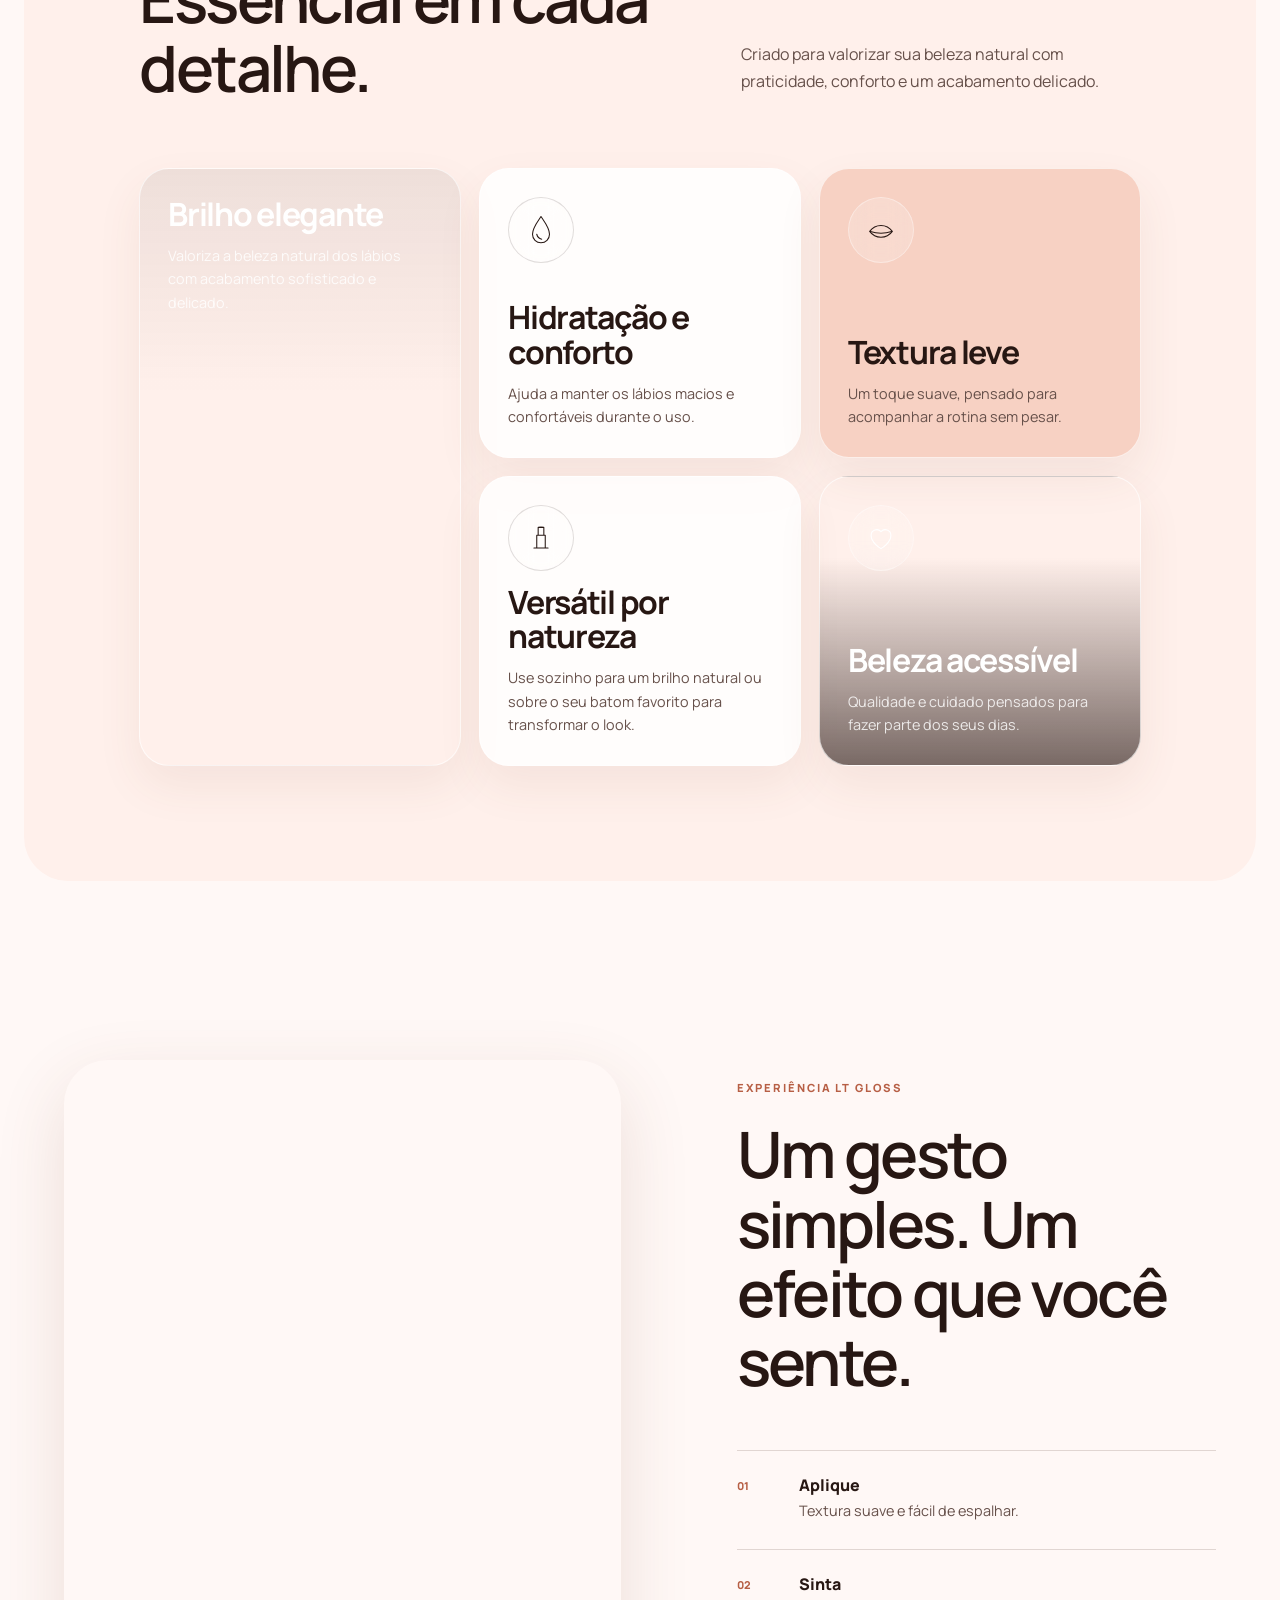
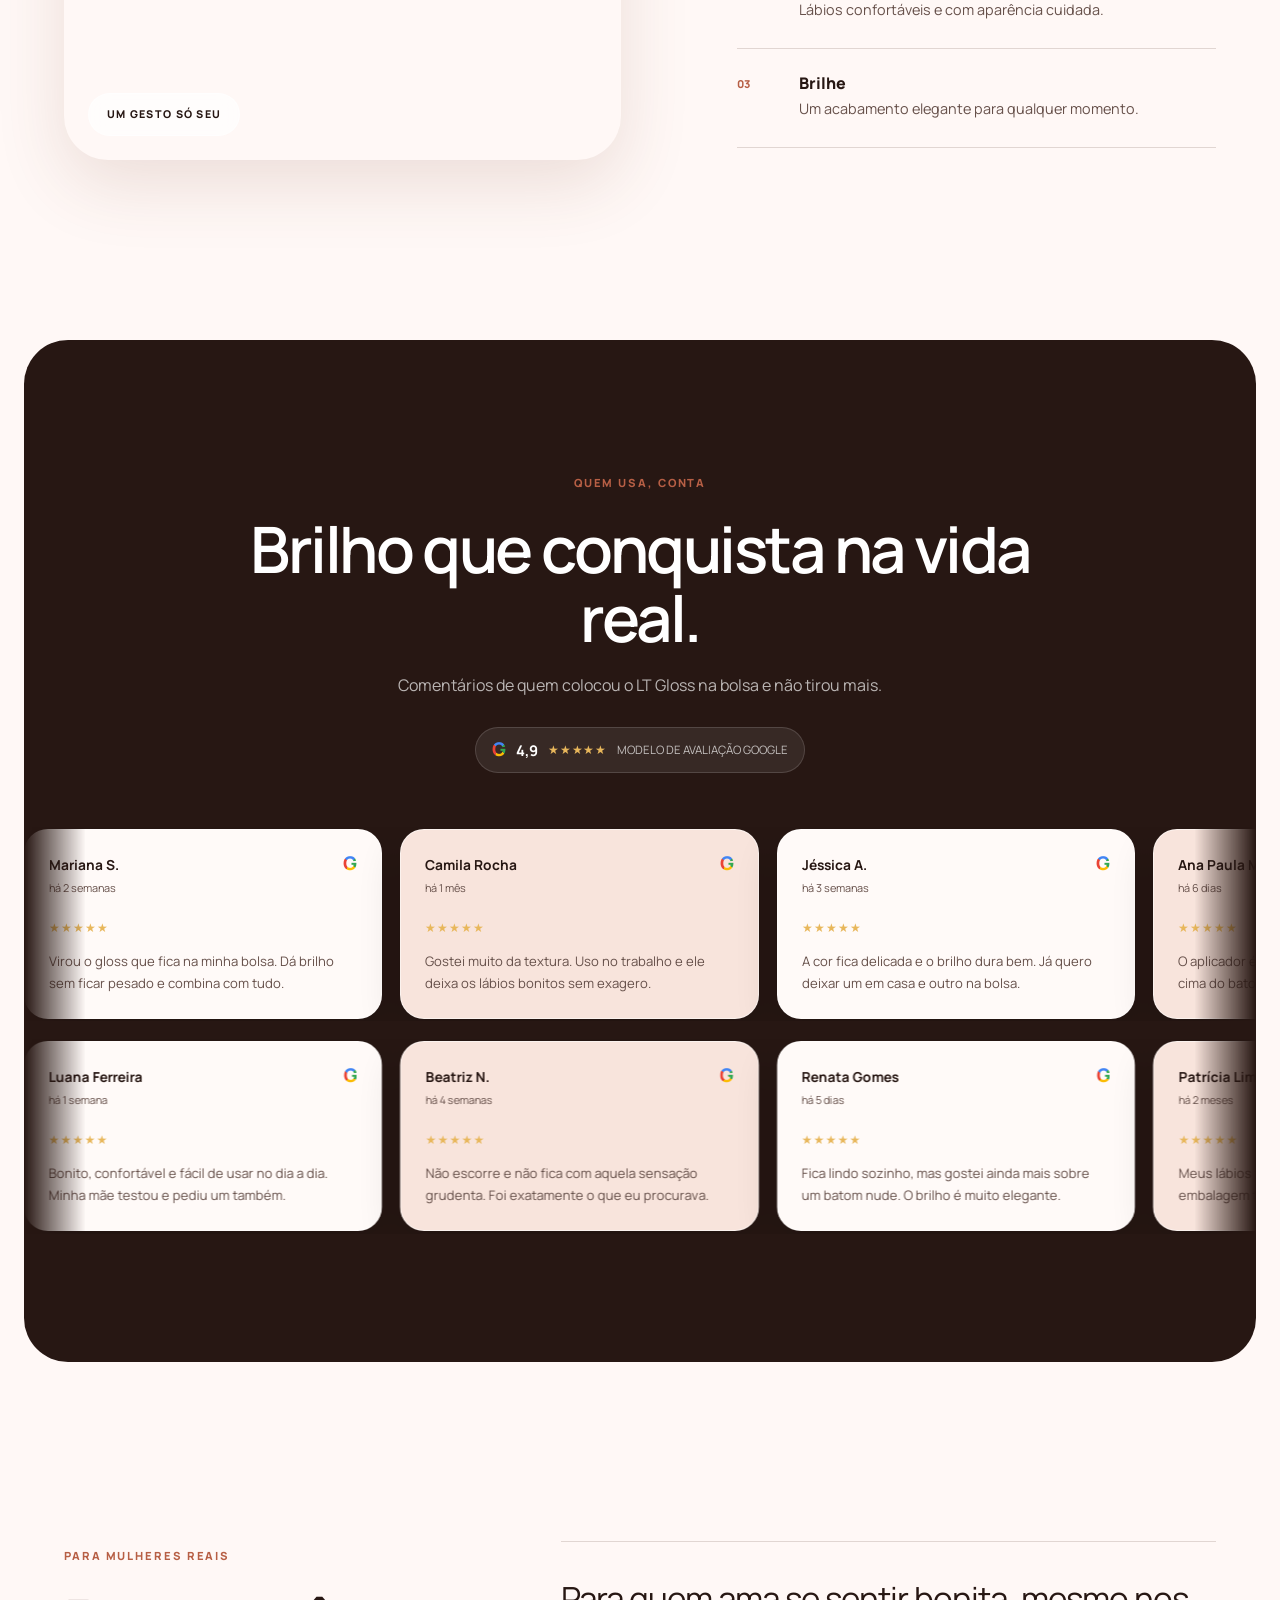
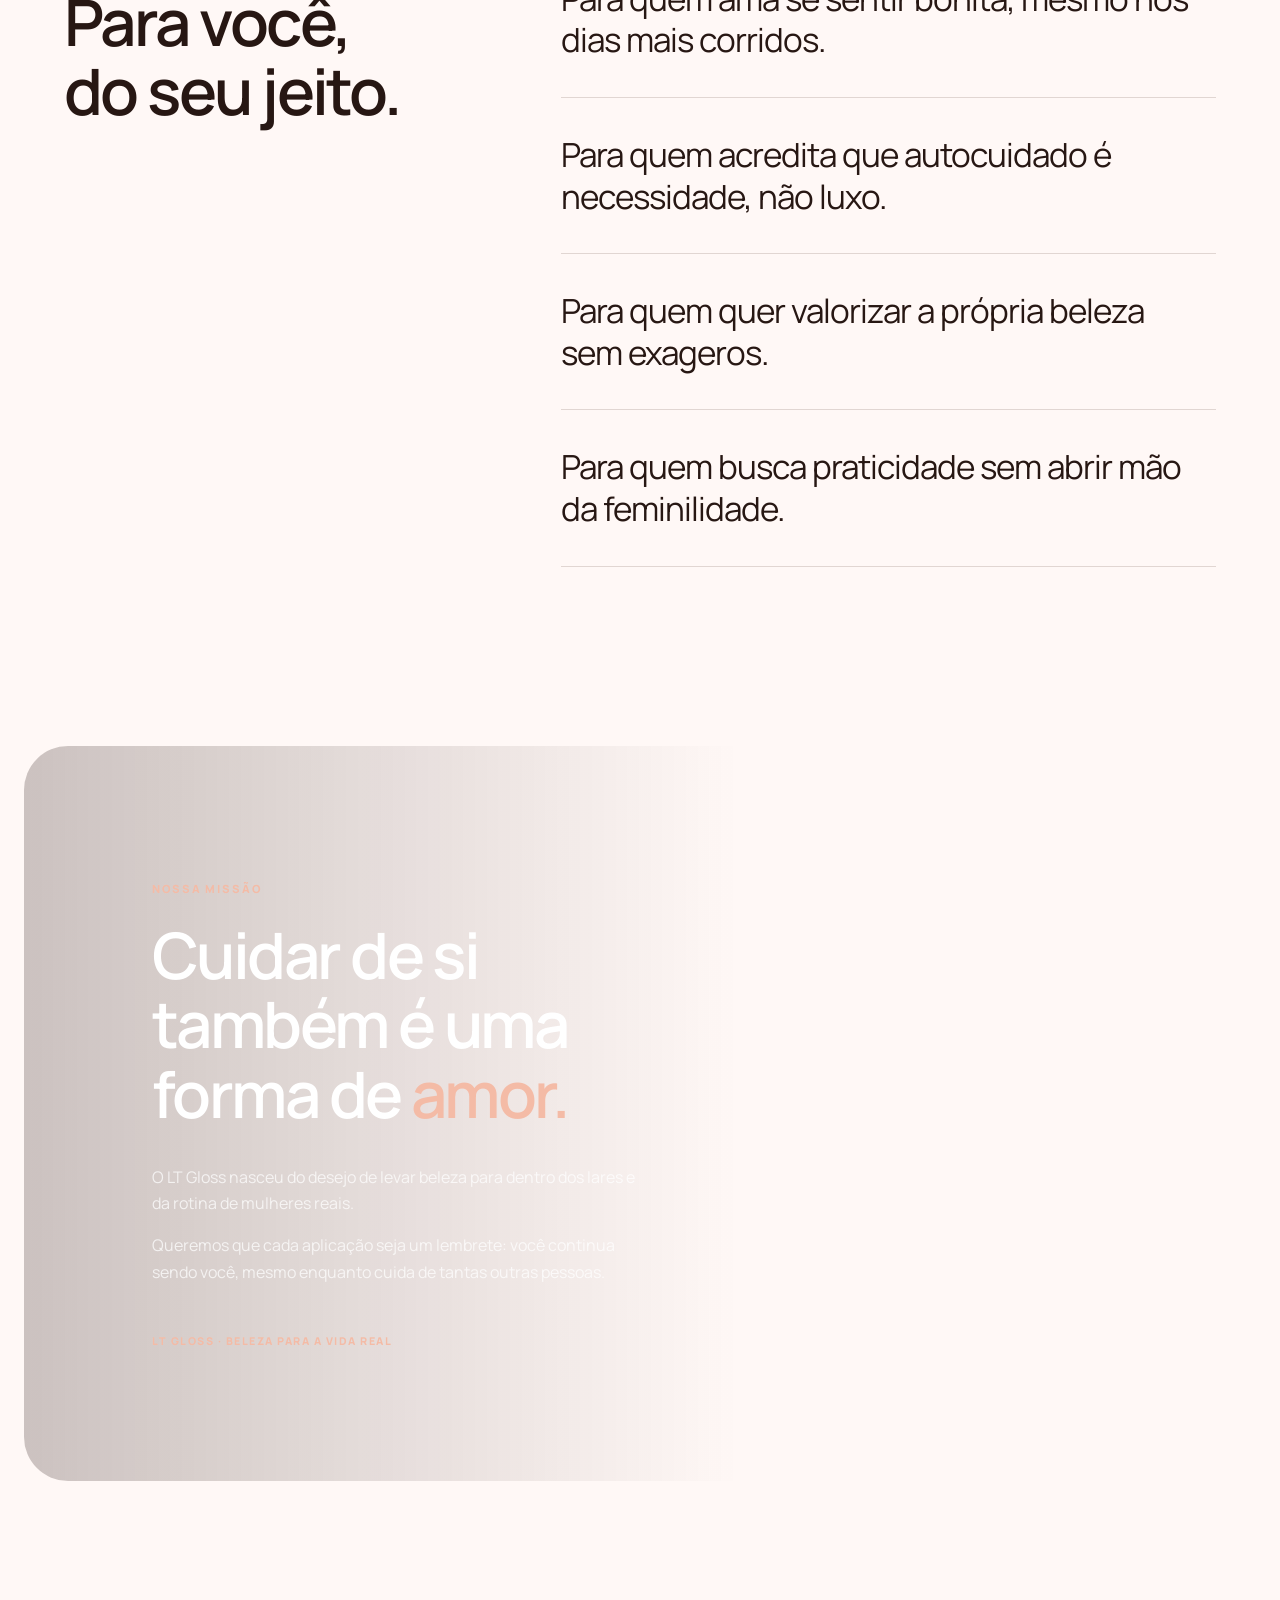
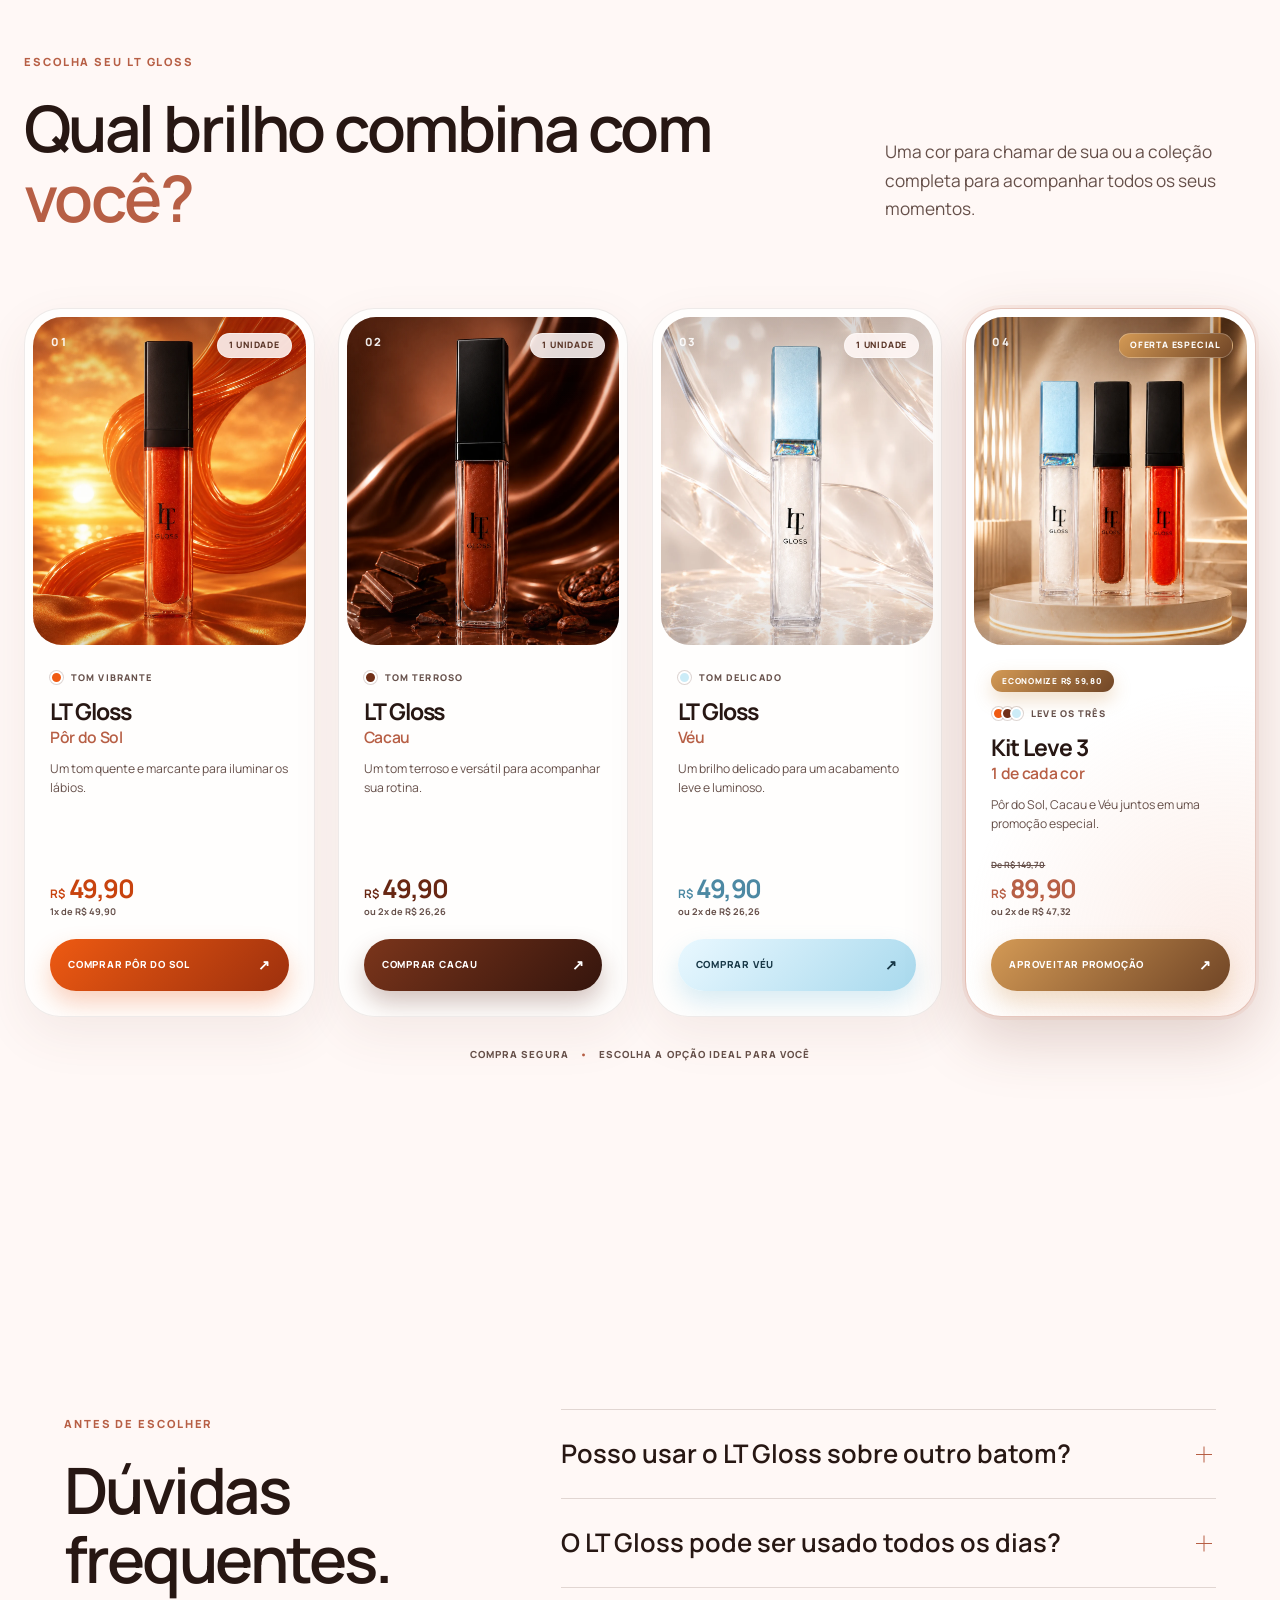
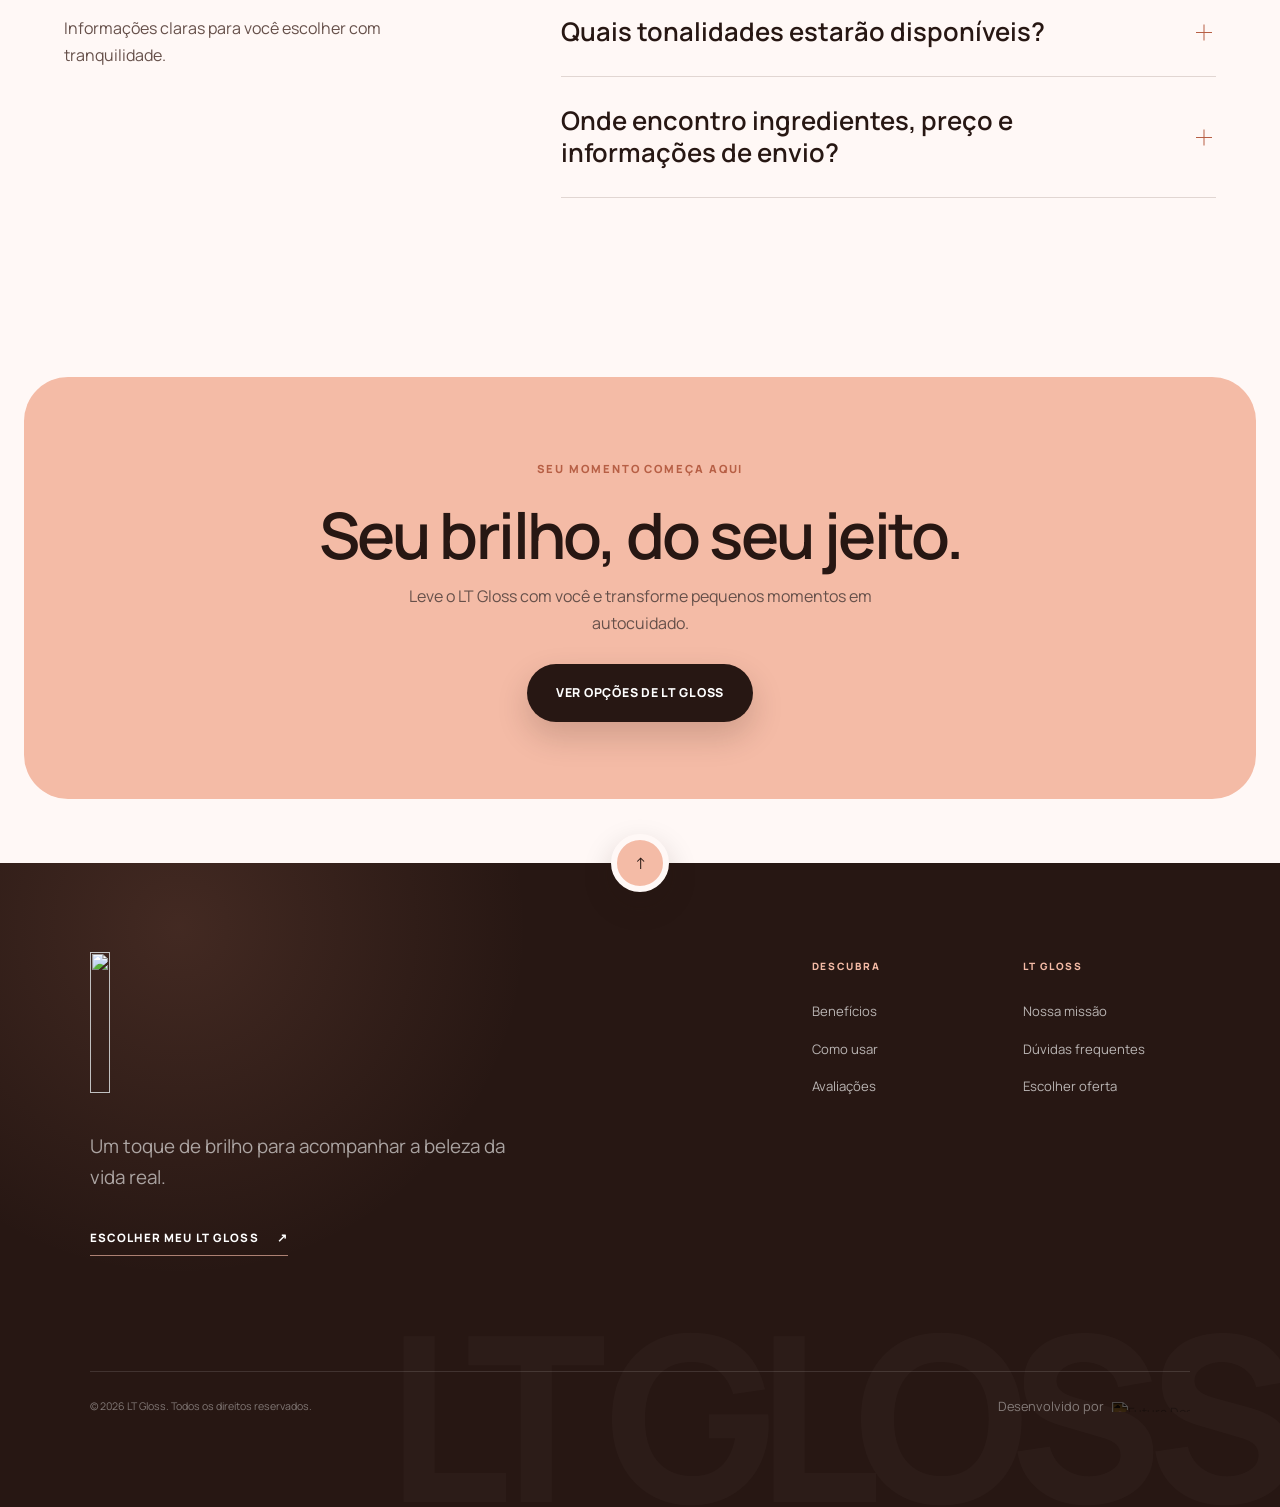
==== commit e116b59c: "Adiciona opções de compra do LT Gloss" ====
--- a/index.html
+++ b/index.html
@@ -94,9 +94,9 @@
           <div class="hero__actions">
             <a
               class="button button--primary"
-              href="https://ev.braip.com/checkout/pla0xexw/chex0ork?currency=BRL"
+              href="#ofertas"
             >
-              Quero meu LT Gloss
+              Escolher meu LT Gloss
             </a>
             <a class="text-link" href="#beneficios">Conhecer benefícios</a>
           </div>
@@ -450,6 +450,167 @@
           <span class="manifesto__sign">LT Gloss · Beleza para a vida real</span>
         </div>
         <div class="manifesto__mark" aria-hidden="true">LT</div>
+      </section>
+
+      <section class="offers section--wide" id="ofertas" aria-labelledby="offers-title">
+        <div class="offers__heading reveal">
+          <div>
+            <span class="eyebrow">Escolha seu LT Gloss</span>
+            <h2 id="offers-title">Qual brilho combina com <em>você?</em></h2>
+          </div>
+          <p>
+            Uma cor para chamar de sua ou a coleção completa para acompanhar
+            todos os seus momentos.
+          </p>
+        </div>
+
+        <div class="offers__grid">
+          <article class="offer-card offer-card--sun reveal">
+            <div class="offer-card__media">
+              <img
+                src="./assets/por-do-sol.webp"
+                alt="LT Gloss Pôr do Sol"
+                width="1086"
+                height="1448"
+                loading="lazy"
+                decoding="async"
+              />
+              <span class="offer-card__number" aria-hidden="true">01</span>
+              <span class="offer-card__tag">1 unidade</span>
+            </div>
+            <div class="offer-card__content">
+              <div class="offer-card__shade">
+                <span class="shade-dot shade-dot--x" aria-hidden="true"></span>
+                <span>Tom vibrante</span>
+              </div>
+              <h3>LT Gloss <em>Pôr do Sol</em></h3>
+              <p>Um tom quente e marcante para iluminar os lábios.</p>
+              <div class="offer-card__price" aria-label="Preço: 49 reais e 90 centavos">
+                <strong><small>R$</small> 49,90</strong>
+                <span>1x de R$ 49,90</span>
+              </div>
+              <a
+                class="offer-card__cta"
+                href="https://ev.braip.com/checkout/pla0xexw/chex0ork"
+                aria-label="Comprar LT Gloss Pôr do Sol"
+              >
+                Comprar Pôr do Sol <span aria-hidden="true">↗</span>
+              </a>
+            </div>
+          </article>
+
+          <article class="offer-card offer-card--cacao reveal">
+            <div class="offer-card__media">
+              <img
+                src="./assets/cacau.webp"
+                alt="LT Gloss Cacau"
+                width="1086"
+                height="1448"
+                loading="lazy"
+                decoding="async"
+              />
+              <span class="offer-card__number" aria-hidden="true">02</span>
+              <span class="offer-card__tag">1 unidade</span>
+            </div>
+            <div class="offer-card__content">
+              <div class="offer-card__shade">
+                <span class="shade-dot shade-dot--y" aria-hidden="true"></span>
+                <span>Tom terroso</span>
+              </div>
+              <h3>LT Gloss <em>Cacau</em></h3>
+              <p>Um tom terroso e versátil para acompanhar sua rotina.</p>
+              <div class="offer-card__price" aria-label="Preço: 49 reais e 90 centavos">
+                <strong><small>R$</small> 49,90</strong>
+                <span>ou 2x de R$ 26,26</span>
+              </div>
+              <a
+                class="offer-card__cta"
+                href="https://ev.braip.com/checkout/pla89jv1/chex0ork"
+                aria-label="Comprar LT Gloss Cacau"
+              >
+                Comprar Cacau <span aria-hidden="true">↗</span>
+              </a>
+            </div>
+          </article>
+
+          <article class="offer-card offer-card--veil reveal">
+            <div class="offer-card__media">
+              <img
+                src="./assets/vel.webp"
+                alt="LT Gloss Véu"
+                width="1086"
+                height="1448"
+                loading="lazy"
+                decoding="async"
+              />
+              <span class="offer-card__number" aria-hidden="true">03</span>
+              <span class="offer-card__tag">1 unidade</span>
+            </div>
+            <div class="offer-card__content">
+              <div class="offer-card__shade">
+                <span class="shade-dot shade-dot--z" aria-hidden="true"></span>
+                <span>Tom delicado</span>
+              </div>
+              <h3>LT Gloss <em>Véu</em></h3>
+              <p>Um brilho delicado para um acabamento leve e luminoso.</p>
+              <div class="offer-card__price" aria-label="Preço: 49 reais e 90 centavos">
+                <strong><small>R$</small> 49,90</strong>
+                <span>ou 2x de R$ 26,26</span>
+              </div>
+              <a
+                class="offer-card__cta"
+                href="https://ev.braip.com/checkout/pla98ne4/chex0ork"
+                aria-label="Comprar LT Gloss Véu"
+              >
+                Comprar Véu <span aria-hidden="true">↗</span>
+              </a>
+            </div>
+          </article>
+
+          <article class="offer-card offer-card--kit reveal">
+            <div class="offer-card__media">
+              <img
+                src="./assets/kit.webp"
+                alt="Kit com três LT Gloss, um de cada cor"
+                width="1086"
+                height="1448"
+                loading="lazy"
+                decoding="async"
+              />
+              <span class="offer-card__number" aria-hidden="true">04</span>
+              <span class="offer-card__tag">Oferta especial</span>
+            </div>
+            <div class="offer-card__content">
+              <span class="offer-card__promo">Economize R$ 59,80</span>
+              <div class="offer-card__shade">
+                <span class="shade-stack" aria-hidden="true">
+                  <span class="shade-dot shade-dot--x"></span>
+                  <span class="shade-dot shade-dot--y"></span>
+                  <span class="shade-dot shade-dot--z"></span>
+                </span>
+                <span>Leve os três</span>
+              </div>
+              <h3>Kit Leve 3 <em>1 de cada cor</em></h3>
+              <p>Pôr do Sol, Cacau e Véu juntos em uma promoção especial.</p>
+              <div class="offer-card__price offer-card__price--promo" aria-label="Preço promocional: 89 reais e 90 centavos">
+                <span class="offer-card__old-price">De R$ 149,70</span>
+                <strong><small>R$</small> 89,90</strong>
+                <span>ou 2x de R$ 47,32</span>
+              </div>
+              <a
+                class="offer-card__cta"
+                href="https://ev.braip.com/checkout/plae6pv6/chex0ork"
+                aria-label="Comprar promoção Kit Leve 3"
+              >
+                Aproveitar promoção <span aria-hidden="true">↗</span>
+              </a>
+            </div>
+          </article>
+        </div>
+
+        <p class="offers__note reveal">
+          Compra segura <span aria-hidden="true">•</span> Escolha a opção ideal para você
+        </p>
       </section>
 
       <section class="faq section" id="duvidas" aria-labelledby="faq-title">
@@ -477,8 +638,8 @@
           <details>
             <summary>Quais tonalidades estarão disponíveis?</summary>
             <p>
-              A coleção de tonalidades será apresentada aqui assim que os detalhes
-              oficiais do produto forem confirmados.
+              Você pode escolher entre Pôr do Sol, Cacau e Véu ou aproveitar o
+              Kit Leve 3 com uma unidade de cada tonalidade.
             </p>
           </details>
           <details>
@@ -500,10 +661,10 @@
           </div>
           <a
             class="button button--dark"
-            href="https://ev.braip.com/checkout/pla0xexw/chex0ork?currency=BRL"
-            aria-label="Adquirir meu LT Gloss"
+            href="#ofertas"
+            aria-label="Ver opções de LT Gloss"
           >
-            Adquirir meu LT Gloss
+            Ver opções de LT Gloss
           </a>
         </div>
       </section>
@@ -520,7 +681,7 @@
             <img src="./assets/logo.webp" alt="" width="1024" height="1536" loading="lazy" decoding="async" />
           </a>
           <p>Um toque de brilho para acompanhar a beleza da vida real.</p>
-          <a class="footer__cta" href="https://ev.braip.com/checkout/pla0xexw/chex0ork?currency=BRL">Adquirir meu LT Gloss <span aria-hidden="true">↗</span></a>
+          <a class="footer__cta" href="#ofertas">Escolher meu LT Gloss <span aria-hidden="true">↗</span></a>
         </div>
 
         <nav class="footer__nav" aria-label="Navegação do rodapé">
@@ -534,7 +695,7 @@
             <span>LT Gloss</span>
             <a href="#missao">Nossa missão</a>
             <a href="#duvidas">Dúvidas frequentes</a>
-            <a href="#comprar">Comprar</a>
+            <a href="#ofertas">Escolher oferta</a>
           </div>
         </nav>
       </div>
--- a/styles.css
+++ b/styles.css
@@ -857,6 +857,417 @@
   display: none;
 }
 
+.offers {
+  position: relative;
+  padding-top: clamp(110px, 13vw, 190px);
+  padding-bottom: clamp(110px, 13vw, 190px);
+}
+
+.offers__heading {
+  display: grid;
+  grid-template-columns: minmax(0, 1.35fr) minmax(280px, 0.65fr);
+  gap: clamp(32px, 7vw, 110px);
+  align-items: end;
+  margin-bottom: clamp(48px, 6vw, 82px);
+}
+
+.offers__heading h2 {
+  max-width: 790px;
+}
+
+.offers__heading > p {
+  max-width: 420px;
+  margin-bottom: 8px;
+  color: var(--ink-soft);
+  font-size: clamp(0.95rem, 1.35vw, 1.08rem);
+}
+
+.offers__grid {
+  display: grid;
+  grid-template-columns: repeat(4, minmax(0, 1fr));
+  gap: clamp(14px, 1.8vw, 24px);
+  align-items: stretch;
+}
+
+.offer-card {
+  position: relative;
+  display: flex;
+  min-width: 0;
+  flex-direction: column;
+  padding: 8px;
+  overflow: hidden;
+  border: 1px solid rgba(91, 60, 49, 0.1);
+  border-radius: 36px;
+  background: rgba(255, 255, 255, 0.78);
+  box-shadow: 0 18px 50px rgba(117, 64, 46, 0.08);
+  transition:
+    border-color 240ms ease,
+    box-shadow 240ms ease,
+    transform 240ms ease;
+}
+
+.offer-card:hover {
+  border-color: rgba(183, 95, 69, 0.24);
+  box-shadow: 0 26px 64px rgba(117, 64, 46, 0.15);
+  transform: translateY(-6px);
+}
+
+.offer-card--kit {
+  border-color: rgba(183, 95, 69, 0.35);
+  background:
+    radial-gradient(circle at 90% 90%, rgba(244, 187, 166, 0.24), transparent 38%),
+    var(--white);
+  box-shadow:
+    0 0 0 3px rgba(212, 138, 113, 0.12),
+    0 22px 60px rgba(117, 64, 46, 0.22);
+}
+
+.offer-card--sun {
+  --offer-accent: #ee5a12;
+  --offer-accent-dark: #9d300d;
+  --offer-glow: rgba(238, 90, 18, 0.28);
+}
+
+.offer-card--cacao {
+  --offer-accent: #7b351b;
+  --offer-accent-dark: #35150d;
+  --offer-glow: rgba(91, 37, 20, 0.27);
+}
+
+.offer-card--veil {
+  --offer-accent: #a8d9ed;
+  --offer-accent-dark: #5c98b2;
+  --offer-glow: rgba(130, 194, 220, 0.3);
+}
+
+.offer-card--kit {
+  --offer-accent: #d49a55;
+  --offer-accent-dark: #704526;
+  --offer-glow: rgba(205, 145, 76, 0.3);
+}
+
+.offer-card--sun:hover,
+.offer-card--cacao:hover,
+.offer-card--veil:hover,
+.offer-card--kit:hover {
+  border-color: var(--offer-accent);
+  box-shadow: 0 26px 64px var(--offer-glow);
+}
+
+.offer-card__media {
+  position: relative;
+  aspect-ratio: 4 / 4.8;
+  overflow: hidden;
+  border-radius: 29px;
+  background: var(--surface-high);
+}
+
+.offer-card__media::after {
+  position: absolute;
+  inset: 0;
+  background: linear-gradient(to bottom, rgba(39, 23, 19, 0.18), transparent 28%, transparent 78%, rgba(39, 23, 19, 0.14));
+  content: "";
+  pointer-events: none;
+}
+
+.offer-card__media img {
+  width: 100%;
+  height: 100%;
+  object-fit: cover;
+  transition: transform 600ms cubic-bezier(0.22, 1, 0.36, 1);
+}
+
+.offer-card:nth-child(1) .offer-card__media img {
+  object-position: center;
+}
+
+.offer-card:nth-child(2) .offer-card__media img {
+  object-position: center;
+}
+
+.offer-card:nth-child(3) .offer-card__media img {
+  object-position: center;
+}
+
+.offer-card--kit .offer-card__media img {
+  object-position: center;
+}
+
+.offer-card:hover .offer-card__media img {
+  transform: scale(1.035);
+}
+
+.offer-card__number,
+.offer-card__tag {
+  position: absolute;
+  z-index: 2;
+  top: 16px;
+}
+
+.offer-card__number {
+  left: 18px;
+  color: rgba(255, 255, 255, 0.9);
+  font-size: 0.7rem;
+  font-weight: 800;
+  letter-spacing: 0.14em;
+  text-shadow: 0 2px 10px rgba(39, 23, 19, 0.26);
+}
+
+.offer-card__tag {
+  right: 14px;
+  padding: 7px 11px;
+  border: 1px solid rgba(255, 255, 255, 0.46);
+  border-radius: 999px;
+  background: rgba(255, 248, 246, 0.88);
+  box-shadow: 0 7px 20px rgba(39, 23, 19, 0.1);
+  color: var(--brown);
+  font-size: 0.55rem;
+  font-weight: 800;
+  letter-spacing: 0.09em;
+  line-height: 1;
+  text-transform: uppercase;
+  backdrop-filter: blur(10px);
+}
+
+.offer-card--kit .offer-card__tag {
+  border-color: rgba(255, 255, 255, 0.24);
+  background: linear-gradient(135deg, var(--offer-accent), var(--offer-accent-dark));
+  color: var(--white);
+}
+
+.offer-card__content {
+  display: flex;
+  flex: 1;
+  flex-direction: column;
+  padding: 25px 17px 17px;
+}
+
+.offer-card__promo {
+  align-self: flex-start;
+  padding: 7px 11px;
+  margin-bottom: 14px;
+  border-radius: 999px;
+  background: linear-gradient(135deg, var(--terracotta), var(--brown));
+  box-shadow: 0 8px 18px rgba(117, 64, 46, 0.2);
+  color: var(--white);
+  font-size: 0.51rem;
+  font-weight: 800;
+  letter-spacing: 0.09em;
+  line-height: 1;
+  text-transform: uppercase;
+}
+
+.offer-card--kit .offer-card__promo {
+  background: linear-gradient(135deg, var(--offer-accent), var(--offer-accent-dark));
+  box-shadow: 0 8px 18px var(--offer-glow);
+}
+
+.offer-card__shade {
+  display: flex;
+  align-items: center;
+  gap: 8px;
+  margin-bottom: 14px;
+  color: var(--ink-soft);
+  font-size: 0.58rem;
+  font-weight: 800;
+  letter-spacing: 0.12em;
+  text-transform: uppercase;
+}
+
+.shade-dot {
+  display: inline-block;
+  width: 13px;
+  height: 13px;
+  flex: 0 0 13px;
+  border: 2px solid var(--white);
+  border-radius: 50%;
+  box-shadow: 0 0 0 1px rgba(89, 52, 38, 0.2);
+}
+
+.shade-dot--x {
+  background: #f05b13;
+}
+
+.shade-dot--y {
+  background: #713018;
+}
+
+.shade-dot--z {
+  background: #ccecf7;
+}
+
+.shade-stack {
+  display: flex;
+  padding-left: 1px;
+}
+
+.shade-stack .shade-dot + .shade-dot {
+  margin-left: -4px;
+}
+
+.offer-card__content h3 {
+  margin-bottom: 13px;
+  font-size: clamp(1.35rem, 1.8vw, 1.75rem);
+  letter-spacing: -0.045em;
+}
+
+.offer-card__content h3 em {
+  display: block;
+  margin-top: 5px;
+  font-size: 0.68em;
+  letter-spacing: -0.02em;
+}
+
+.offer-card__content p {
+  margin-bottom: 24px;
+  color: var(--ink-soft);
+  font-size: 0.76rem;
+  line-height: 1.6;
+}
+
+.offer-card__price {
+  display: grid;
+  gap: 2px;
+  margin-top: auto;
+  margin-bottom: 20px;
+}
+
+.offer-card__price strong {
+  color: var(--ink);
+  font-size: clamp(1.45rem, 2vw, 1.85rem);
+  line-height: 1;
+  letter-spacing: -0.055em;
+}
+
+.offer-card__price strong small {
+  font-size: 0.46em;
+  letter-spacing: 0;
+}
+
+.offer-card__price > span {
+  color: var(--ink-soft);
+  font-size: 0.58rem;
+  font-weight: 700;
+}
+
+.offer-card__price--promo strong {
+  color: var(--terracotta);
+}
+
+.offer-card__price .offer-card__old-price {
+  margin-bottom: 2px;
+  color: var(--ink-soft);
+  font-size: 0.54rem;
+  font-weight: 700;
+  text-decoration: line-through;
+}
+
+.offer-card__cta {
+  display: flex;
+  min-height: 52px;
+  align-items: center;
+  justify-content: space-between;
+  gap: 14px;
+  padding: 12px 18px;
+  margin-top: auto;
+  border-radius: 999px;
+  background: var(--ink);
+  color: var(--white);
+  font-size: 0.61rem;
+  font-weight: 800;
+  letter-spacing: 0.08em;
+  text-decoration: none;
+  text-transform: uppercase;
+  transition:
+    background-color 180ms ease,
+    box-shadow 180ms ease,
+    transform 180ms ease;
+}
+
+.offer-card__price + .offer-card__cta {
+  margin-top: 0;
+}
+
+.offer-card--kit .offer-card__cta {
+  background: linear-gradient(135deg, var(--offer-accent), var(--offer-accent-dark));
+  box-shadow: 0 12px 24px var(--offer-glow);
+}
+
+.offer-card--sun .offer-card__cta,
+.offer-card--cacao .offer-card__cta {
+  background: linear-gradient(135deg, var(--offer-accent), var(--offer-accent-dark));
+  box-shadow: 0 12px 24px var(--offer-glow);
+}
+
+.offer-card--veil .offer-card__cta {
+  border-color: rgba(92, 152, 178, 0.34);
+  background: linear-gradient(135deg, #e9f8ff, var(--offer-accent));
+  box-shadow: 0 12px 24px var(--offer-glow);
+  color: #173746;
+}
+
+.offer-card--sun .offer-card__price strong {
+  color: #c8430e;
+}
+
+.offer-card--cacao .offer-card__price strong {
+  color: #682713;
+}
+
+.offer-card--veil .offer-card__price strong {
+  color: #4d89a3;
+}
+
+.offer-card__cta span {
+  font-size: 0.9rem;
+  transition: transform 180ms ease;
+}
+
+.offer-card__cta:hover {
+  background: var(--terracotta);
+  box-shadow: 0 12px 24px rgba(117, 64, 46, 0.22);
+  transform: translateY(-2px);
+}
+
+.offer-card--sun .offer-card__cta:hover,
+.offer-card--cacao .offer-card__cta:hover,
+.offer-card--kit .offer-card__cta:hover {
+  background: linear-gradient(135deg, var(--offer-accent-dark), var(--offer-accent));
+  box-shadow: 0 16px 30px var(--offer-glow);
+}
+
+.offer-card--veil .offer-card__cta:hover {
+  background: linear-gradient(135deg, var(--offer-accent), #e9f8ff);
+  box-shadow: 0 16px 30px var(--offer-glow);
+}
+
+.offer-card__cta:hover span {
+  transform: translate(2px, -2px);
+}
+
+.offer-card__cta:focus-visible {
+  outline: 3px solid rgba(183, 95, 69, 0.35);
+  outline-offset: 4px;
+}
+
+.offers__note {
+  display: flex;
+  align-items: center;
+  justify-content: center;
+  gap: 11px;
+  margin: 30px 0 0;
+  color: var(--ink-soft);
+  font-size: 0.61rem;
+  font-weight: 800;
+  letter-spacing: 0.11em;
+  text-align: center;
+  text-transform: uppercase;
+}
+
+.offers__note span {
+  color: var(--terracotta);
+}
+
 .faq {
   display: grid;
   grid-template-columns: 0.72fr 1.28fr;
@@ -1219,6 +1630,10 @@
     gap: 60px;
   }
 
+  .offers__grid {
+    grid-template-columns: repeat(2, minmax(0, 1fr));
+  }
+
 }
 
 @media (max-width: 800px) {
@@ -1536,6 +1951,179 @@
     line-height: 1.6;
   }
 
+  .offers {
+    padding-top: 76px;
+    padding-bottom: 76px;
+  }
+
+  .offers__heading {
+    display: block;
+    margin-bottom: 30px;
+    padding: 0 6px;
+  }
+
+  .offers__heading h2 {
+    font-size: clamp(2.35rem, 10vw, 3.4rem);
+  }
+
+  .offers__heading > p {
+    max-width: 560px;
+    margin-top: 18px;
+    font-size: 0.88rem;
+  }
+
+  .offers__grid {
+    grid-template-columns: minmax(0, 1fr);
+    gap: 12px;
+  }
+
+  .offer-card {
+    display: grid;
+    min-width: 0;
+    min-height: 204px;
+    grid-template-columns: minmax(126px, 38%) minmax(0, 1fr);
+    padding: 6px;
+    border-radius: 24px;
+  }
+
+  .offer-card:hover {
+    transform: none;
+  }
+
+  .offer-card:hover .offer-card__media img {
+    transform: none;
+  }
+
+  .offer-card__media {
+    height: 100%;
+    min-height: 192px;
+    aspect-ratio: auto;
+    border-radius: 19px;
+  }
+
+  .offer-card:nth-child(1) .offer-card__media img {
+    object-position: center;
+  }
+
+  .offer-card:nth-child(2) .offer-card__media img {
+    object-position: center;
+  }
+
+  .offer-card:nth-child(3) .offer-card__media img {
+    object-position: center;
+  }
+
+  .offer-card--kit .offer-card__media img {
+    object-position: center;
+  }
+
+  .offer-card__number,
+  .offer-card__tag {
+    top: 10px;
+  }
+
+  .offer-card__number {
+    left: 11px;
+    font-size: 0.58rem;
+  }
+
+  .offer-card__tag {
+    right: 8px;
+    max-width: calc(100% - 16px);
+    padding: 6px 8px;
+    overflow: hidden;
+    font-size: 0.45rem;
+    text-overflow: ellipsis;
+    white-space: nowrap;
+  }
+
+  .offer-card__content {
+    min-width: 0;
+    padding: 13px 10px 10px 14px;
+  }
+
+  .offer-card__promo {
+    padding: 5px 7px;
+    margin-bottom: 6px;
+    font-size: 0.42rem;
+  }
+
+  .offer-card__shade {
+    gap: 6px;
+    margin-bottom: 7px;
+    font-size: 0.48rem;
+  }
+
+  .shade-dot {
+    width: 11px;
+    height: 11px;
+    flex-basis: 11px;
+  }
+
+  .offer-card__content h3 {
+    margin-bottom: 7px;
+    font-size: clamp(1.08rem, 4.8vw, 1.35rem);
+    line-height: 1.05;
+  }
+
+  .offer-card__content h3 em {
+    margin-top: 3px;
+  }
+
+  .offer-card__content p {
+    display: -webkit-box;
+    margin-bottom: 7px;
+    overflow: hidden;
+    color: var(--ink-soft);
+    font-size: 0.64rem;
+    line-height: 1.45;
+    -webkit-box-orient: vertical;
+    -webkit-line-clamp: 2;
+  }
+
+  .offer-card__price {
+    display: flex;
+    align-items: baseline;
+    flex-wrap: wrap;
+    gap: 2px 7px;
+    margin-top: auto;
+    margin-bottom: 7px;
+  }
+
+  .offer-card__price strong {
+    font-size: clamp(1rem, 4.2vw, 1.2rem);
+  }
+
+  .offer-card__price > span,
+  .offer-card__price .offer-card__old-price {
+    font-size: 0.46rem;
+  }
+
+  .offer-card__price .offer-card__old-price {
+    flex-basis: 100%;
+    margin-bottom: 0;
+  }
+
+  .offer-card__cta {
+    min-height: 39px;
+    gap: 8px;
+    padding: 8px 11px;
+    font-size: 0.48rem;
+    letter-spacing: 0.055em;
+  }
+
+  .offer-card__cta span {
+    font-size: 0.72rem;
+  }
+
+  .offers__note {
+    flex-wrap: wrap;
+    margin-top: 20px;
+    padding: 0 14px;
+    font-size: 0.52rem;
+    line-height: 1.7;
+  }
+
   .faq {
     gap: 52px;
     padding-top: 100px;
@@ -1618,6 +2206,28 @@
     bottom: 16px;
     width: 52px;
     height: 52px;
+  }
+
+  .offer-card {
+    min-height: 188px;
+    grid-template-columns: minmax(116px, 39%) minmax(0, 1fr);
+  }
+
+  .offer-card__media {
+    min-height: 176px;
+  }
+
+  .offer-card__content h3 em {
+    display: block;
+    margin-left: 0;
+  }
+
+  .offers__note {
+    display: block;
+  }
+
+  .offers__note span {
+    display: none;
   }
 
 }
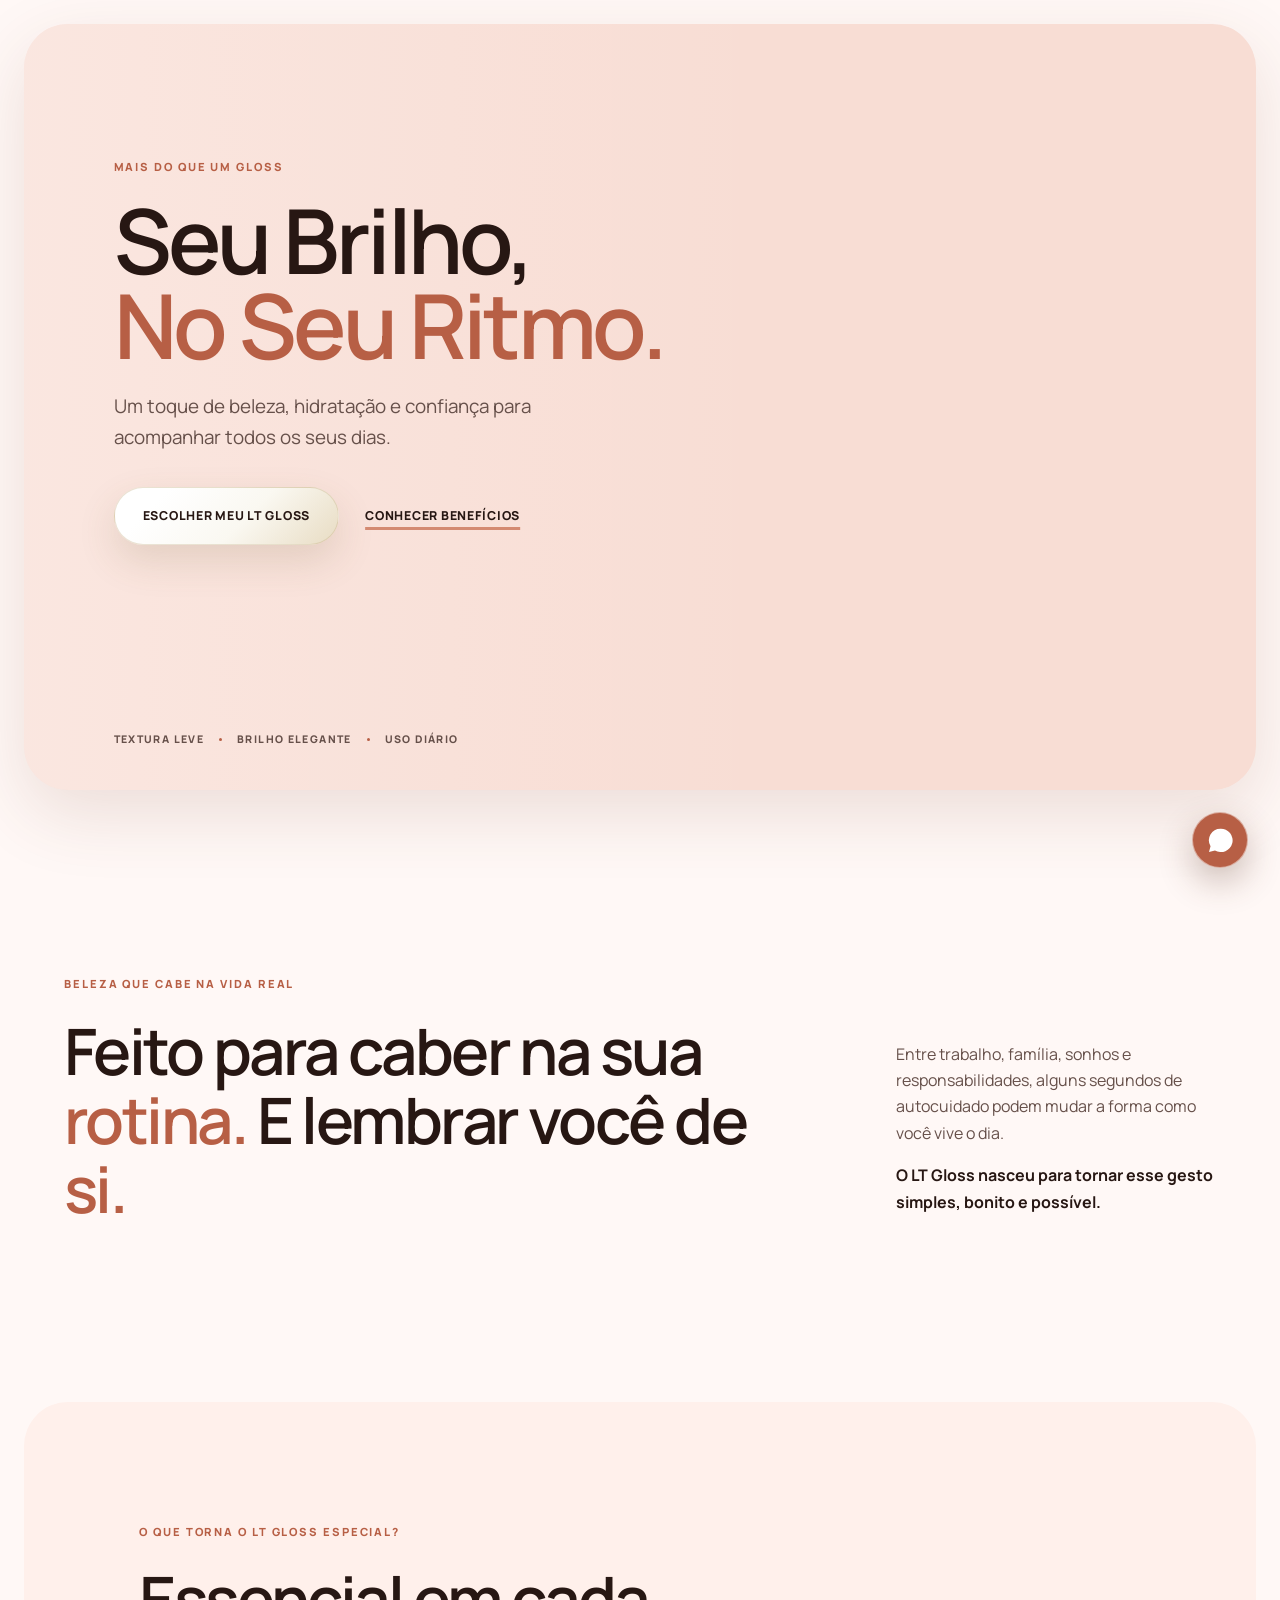
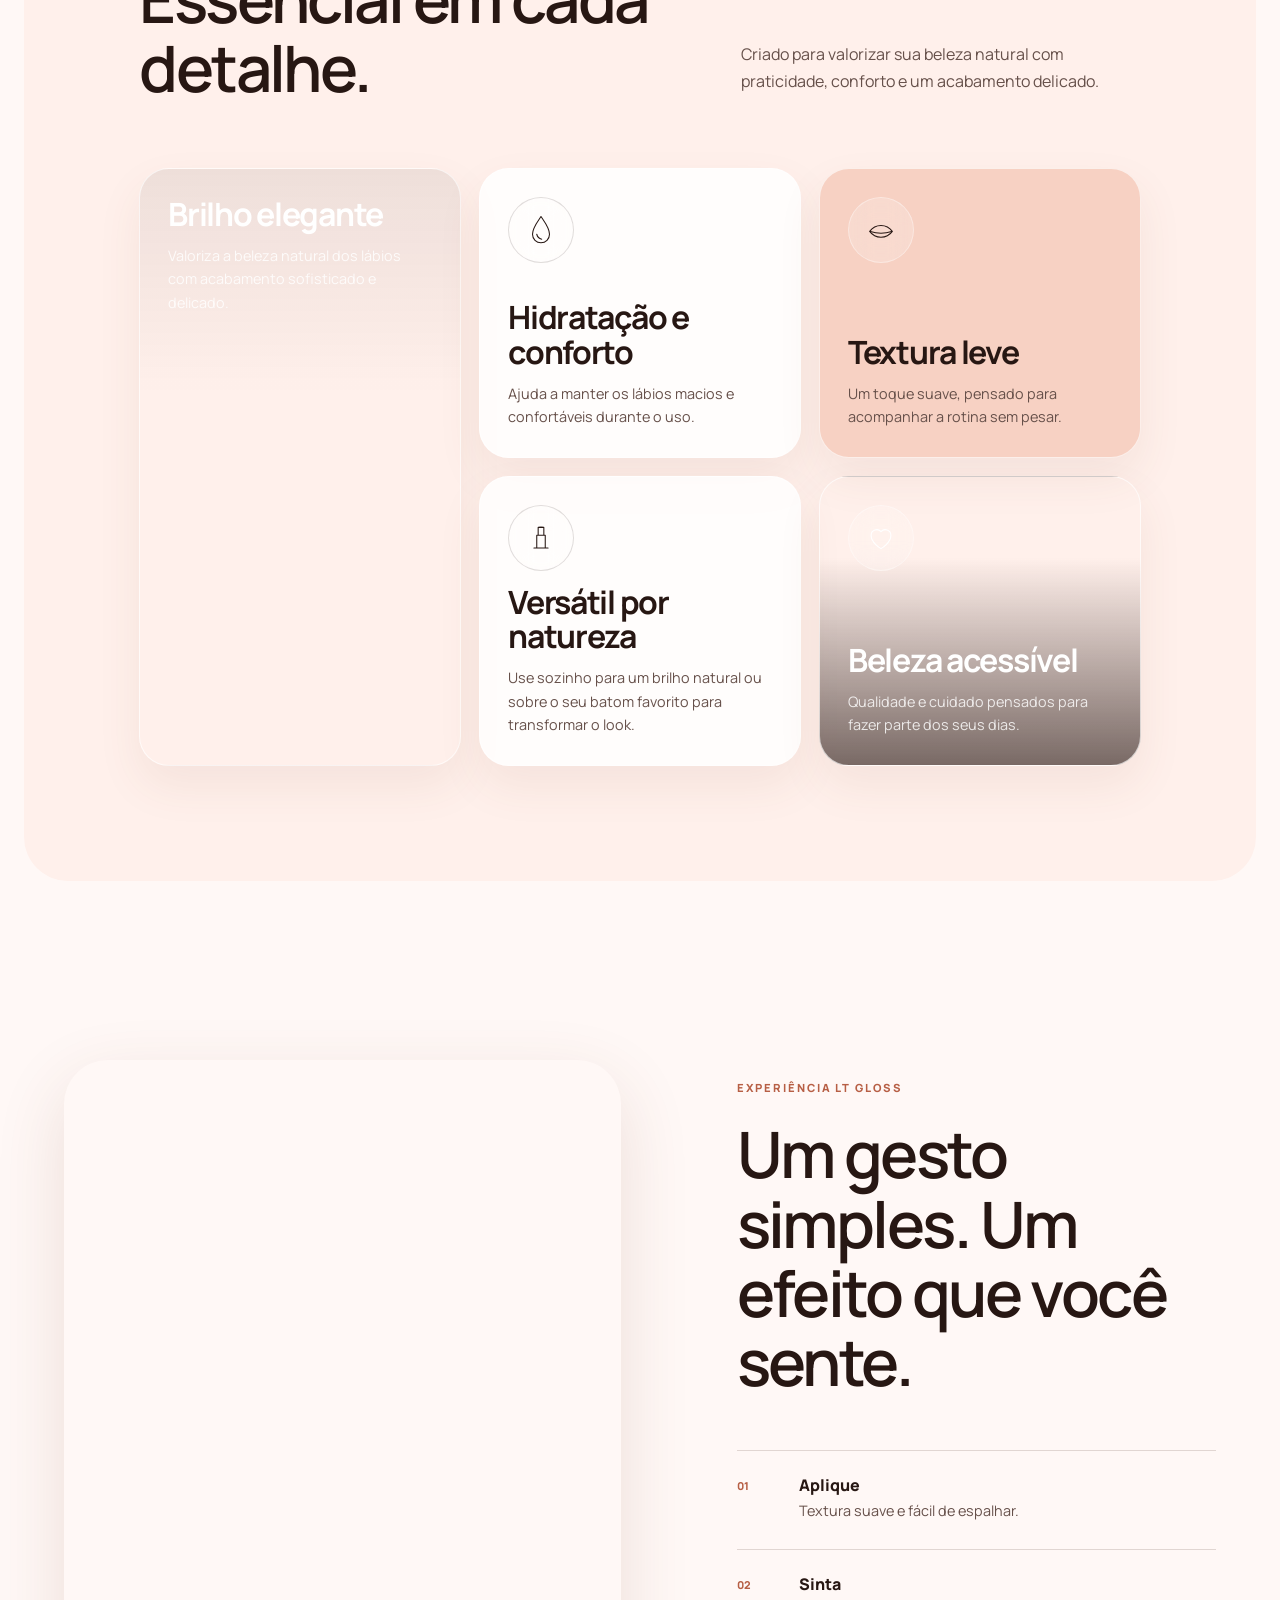
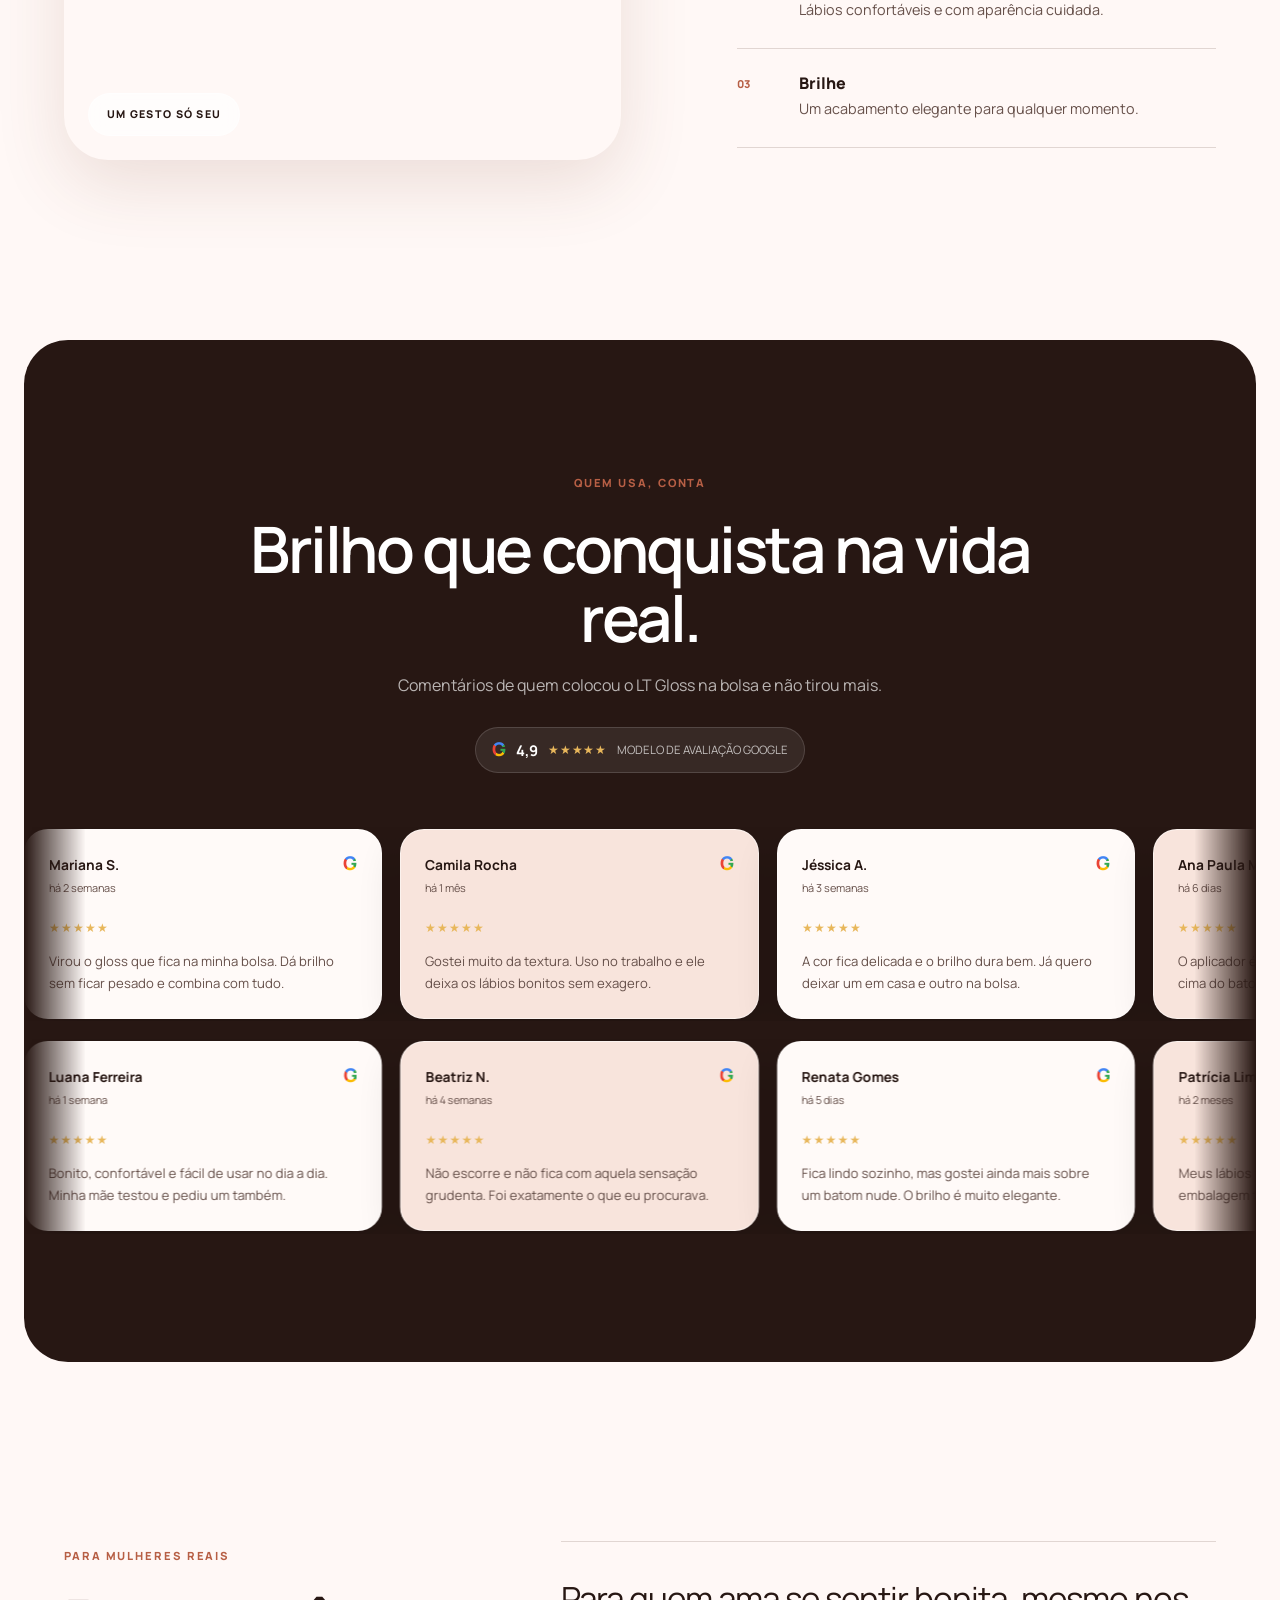
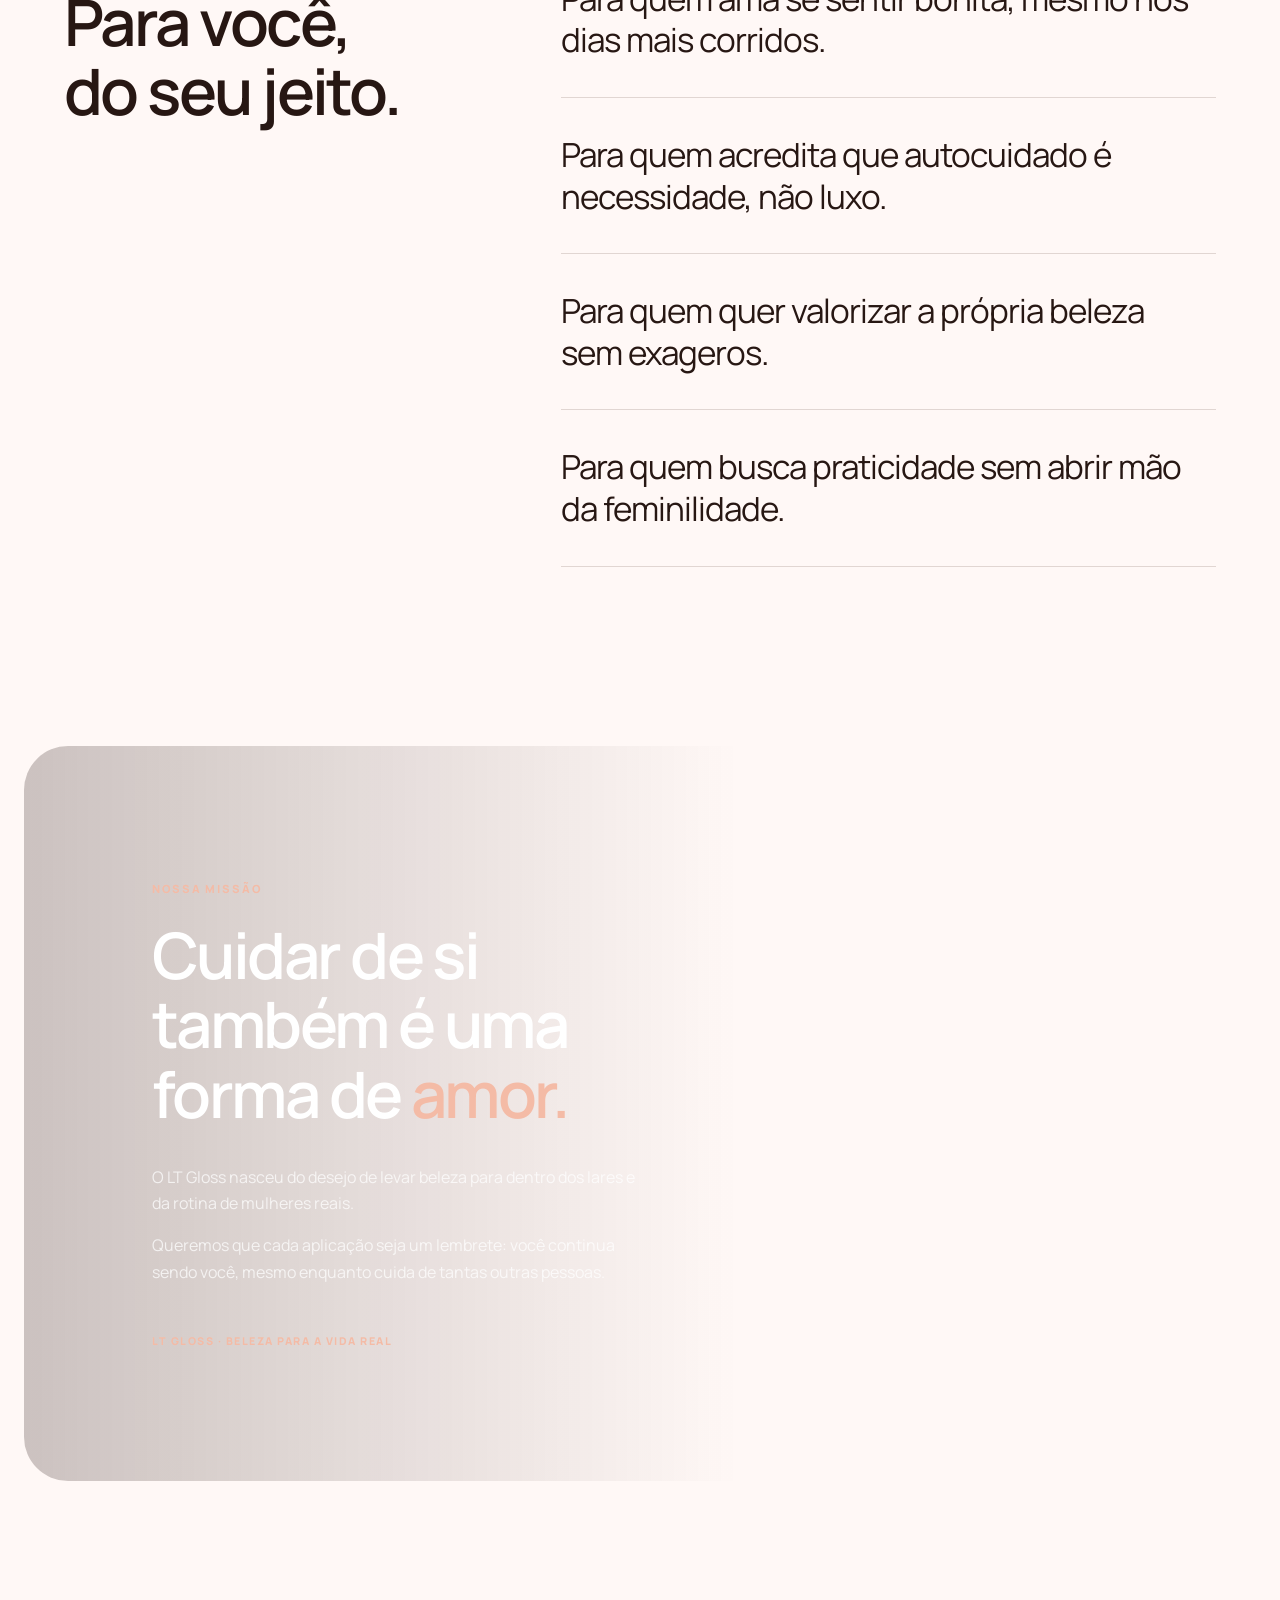
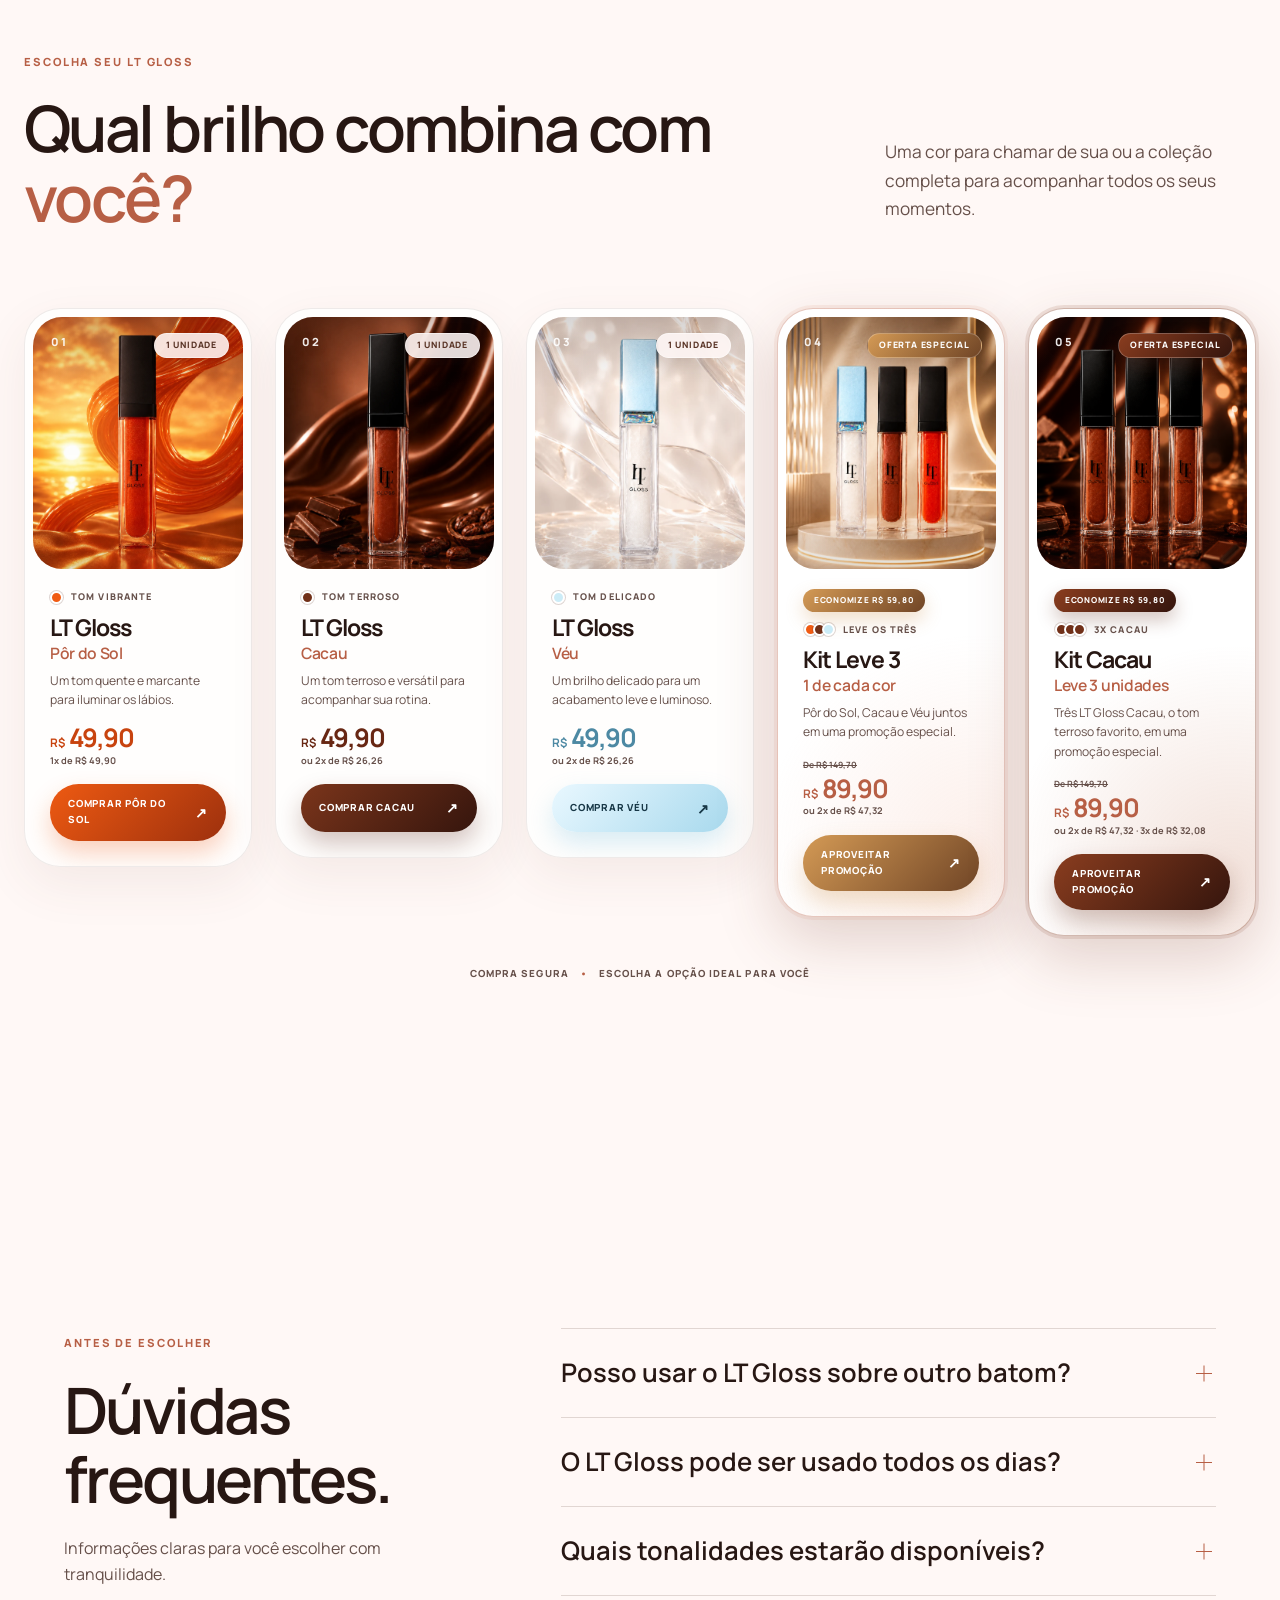
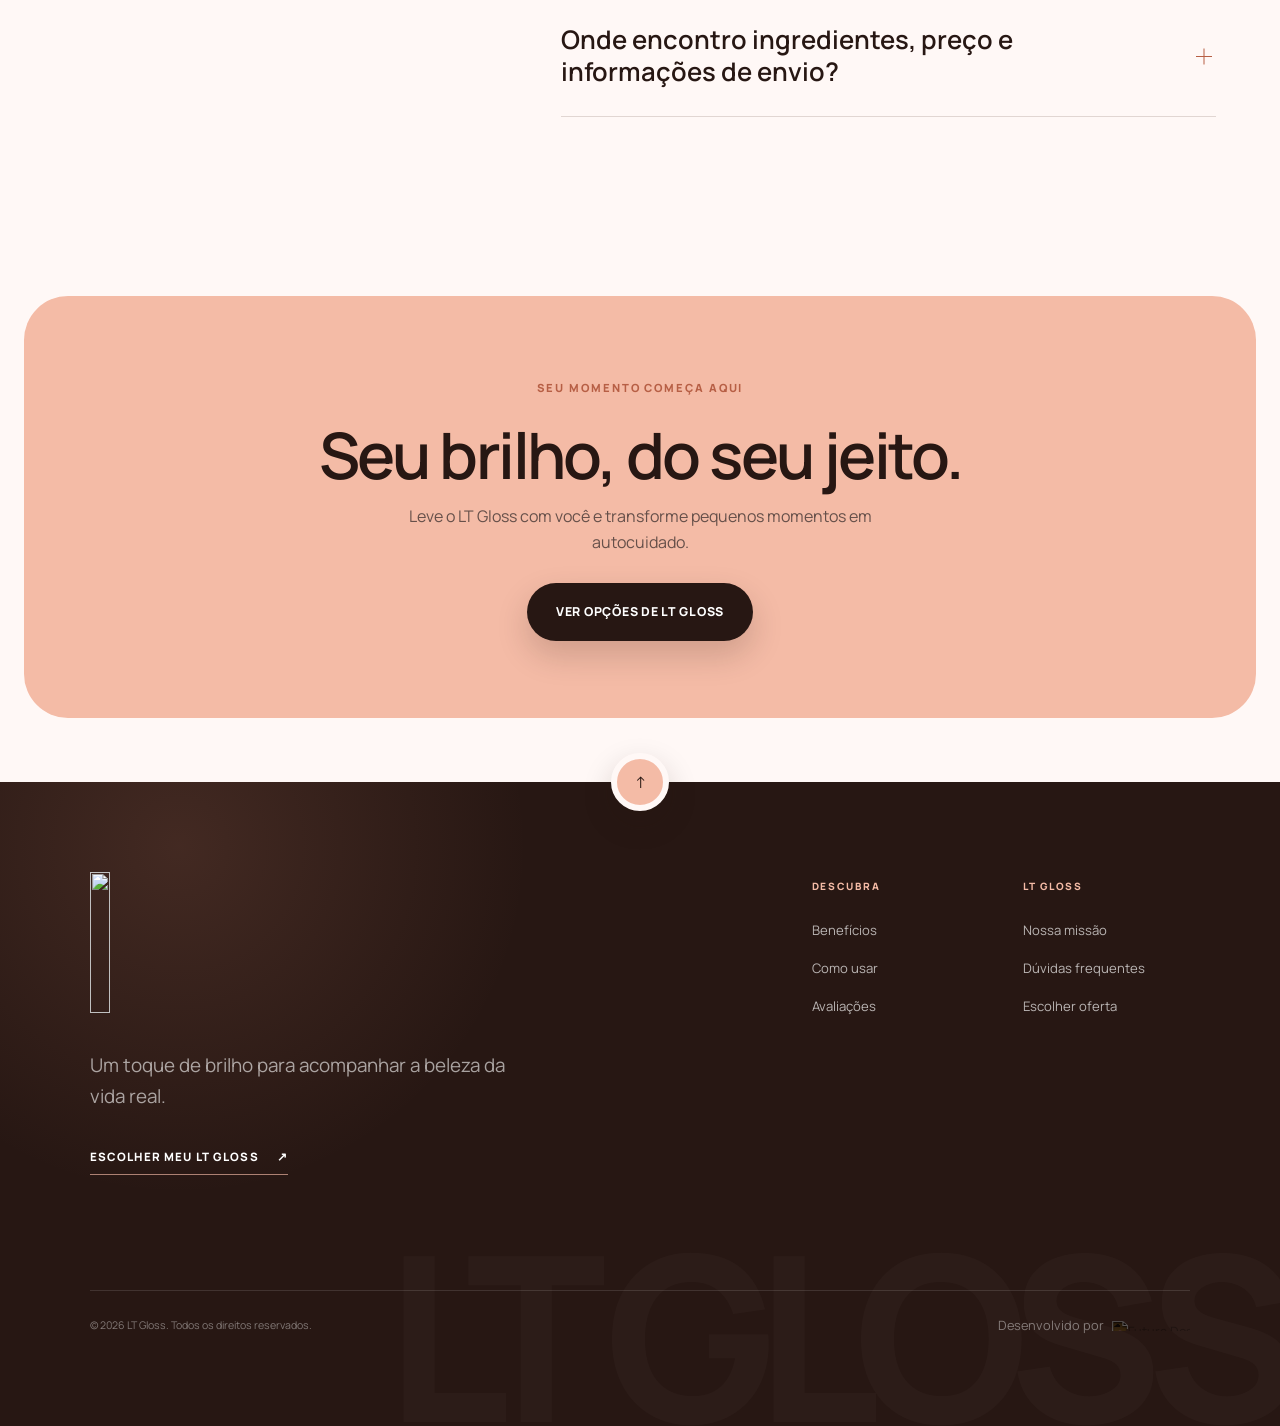
==== commit 07e2cd16: "Adiciona oferta Kit 3x Cacau por R$ 89,90 Novo card promocional na secao de ofertas com tres LT Glos" ====
--- a/index.html
+++ b/index.html
@@ -606,6 +606,46 @@
               </a>
             </div>
           </article>
+
+          <article class="offer-card offer-card--cacao-kit reveal">
+            <div class="offer-card__media">
+              <img
+                src="./assets/kitcacau.png"
+                alt="Kit com três LT Gloss Cacau"
+                width="1122"
+                height="1402"
+                loading="lazy"
+                decoding="async"
+              />
+              <span class="offer-card__number" aria-hidden="true">05</span>
+              <span class="offer-card__tag">Oferta especial</span>
+            </div>
+            <div class="offer-card__content">
+              <span class="offer-card__promo">Economize R$ 59,80</span>
+              <div class="offer-card__shade">
+                <span class="shade-stack" aria-hidden="true">
+                  <span class="shade-dot shade-dot--y"></span>
+                  <span class="shade-dot shade-dot--y"></span>
+                  <span class="shade-dot shade-dot--y"></span>
+                </span>
+                <span>3x Cacau</span>
+              </div>
+              <h3>Kit Cacau <em>Leve 3 unidades</em></h3>
+              <p>Três LT Gloss Cacau, o tom terroso favorito, em uma promoção especial.</p>
+              <div class="offer-card__price offer-card__price--promo" aria-label="Preço promocional: 89 reais e 90 centavos">
+                <span class="offer-card__old-price">De R$ 149,70</span>
+                <strong><small>R$</small> 89,90</strong>
+                <span>ou 2x de R$ 47,32 · 3x de R$ 32,08</span>
+              </div>
+              <a
+                class="offer-card__cta"
+                href="https://ev.braip.com/checkout/plar4v4w/chex0ork?currency=BRL"
+                aria-label="Comprar Kit Cacau Leve 3"
+              >
+                Aproveitar promoção <span aria-hidden="true">↗</span>
+              </a>
+            </div>
+          </article>
         </div>
 
         <p class="offers__note reveal">
--- a/styles.css
+++ b/styles.css
@@ -884,7 +884,7 @@
 
 .offers__grid {
   display: grid;
-  grid-template-columns: repeat(4, minmax(0, 1fr));
+  grid-template-columns: repeat(5, minmax(0, 1fr));
   gap: clamp(14px, 1.8vw, 24px);
   align-items: stretch;
 }
@@ -946,12 +946,43 @@
   --offer-glow: rgba(205, 145, 76, 0.3);
 }
 
+.offer-card--cacao-kit {
+  --offer-accent: #8a3d1f;
+  --offer-accent-dark: #35150d;
+  --offer-glow: rgba(91, 37, 20, 0.27);
+  border-color: rgba(123, 53, 27, 0.35);
+  background:
+    radial-gradient(circle at 90% 90%, rgba(199, 124, 92, 0.22), transparent 38%),
+    var(--white);
+  box-shadow:
+    0 0 0 3px rgba(123, 53, 27, 0.12),
+    0 22px 60px rgba(117, 64, 46, 0.22);
+}
+
 .offer-card--sun:hover,
 .offer-card--cacao:hover,
 .offer-card--veil:hover,
-.offer-card--kit:hover {
+.offer-card--kit:hover,
+.offer-card--cacao-kit:hover {
   border-color: var(--offer-accent);
   box-shadow: 0 26px 64px var(--offer-glow);
+}
+
+.offer-card--cacao-kit .offer-card__tag,
+.offer-card--cacao-kit .offer-card__promo {
+  border-color: rgba(255, 255, 255, 0.24);
+  background: linear-gradient(135deg, var(--offer-accent), var(--offer-accent-dark));
+  box-shadow: 0 8px 18px var(--offer-glow);
+  color: var(--white);
+}
+
+.offer-card--cacao-kit .offer-card__cta {
+  background: linear-gradient(135deg, var(--offer-accent), var(--offer-accent-dark));
+  box-shadow: 0 12px 24px var(--offer-glow);
+}
+
+.offer-card--cacao-kit .offer-card__media img {
+  object-position: center;
 }
 
 .offer-card__media {
@@ -1268,6 +1299,39 @@
   color: var(--terracotta);
 }
 
+@media (min-width: 801px) {
+  .offers__grid {
+    align-items: start;
+  }
+
+  .offer-card__content {
+    padding-top: 20px;
+  }
+
+  .offer-card__promo,
+  .offer-card__shade {
+    margin-bottom: 10px;
+  }
+
+  .offer-card__content h3 {
+    margin-bottom: 9px;
+  }
+
+  .offer-card__content p {
+    min-height: 3.2em;
+    margin-bottom: 16px;
+  }
+
+  .offer-card__price {
+    margin-top: 0;
+    margin-bottom: 16px;
+  }
+
+  .offer-card__cta {
+    min-height: 48px;
+  }
+}
+
 .faq {
   display: grid;
   grid-template-columns: 0.72fr 1.28fr;
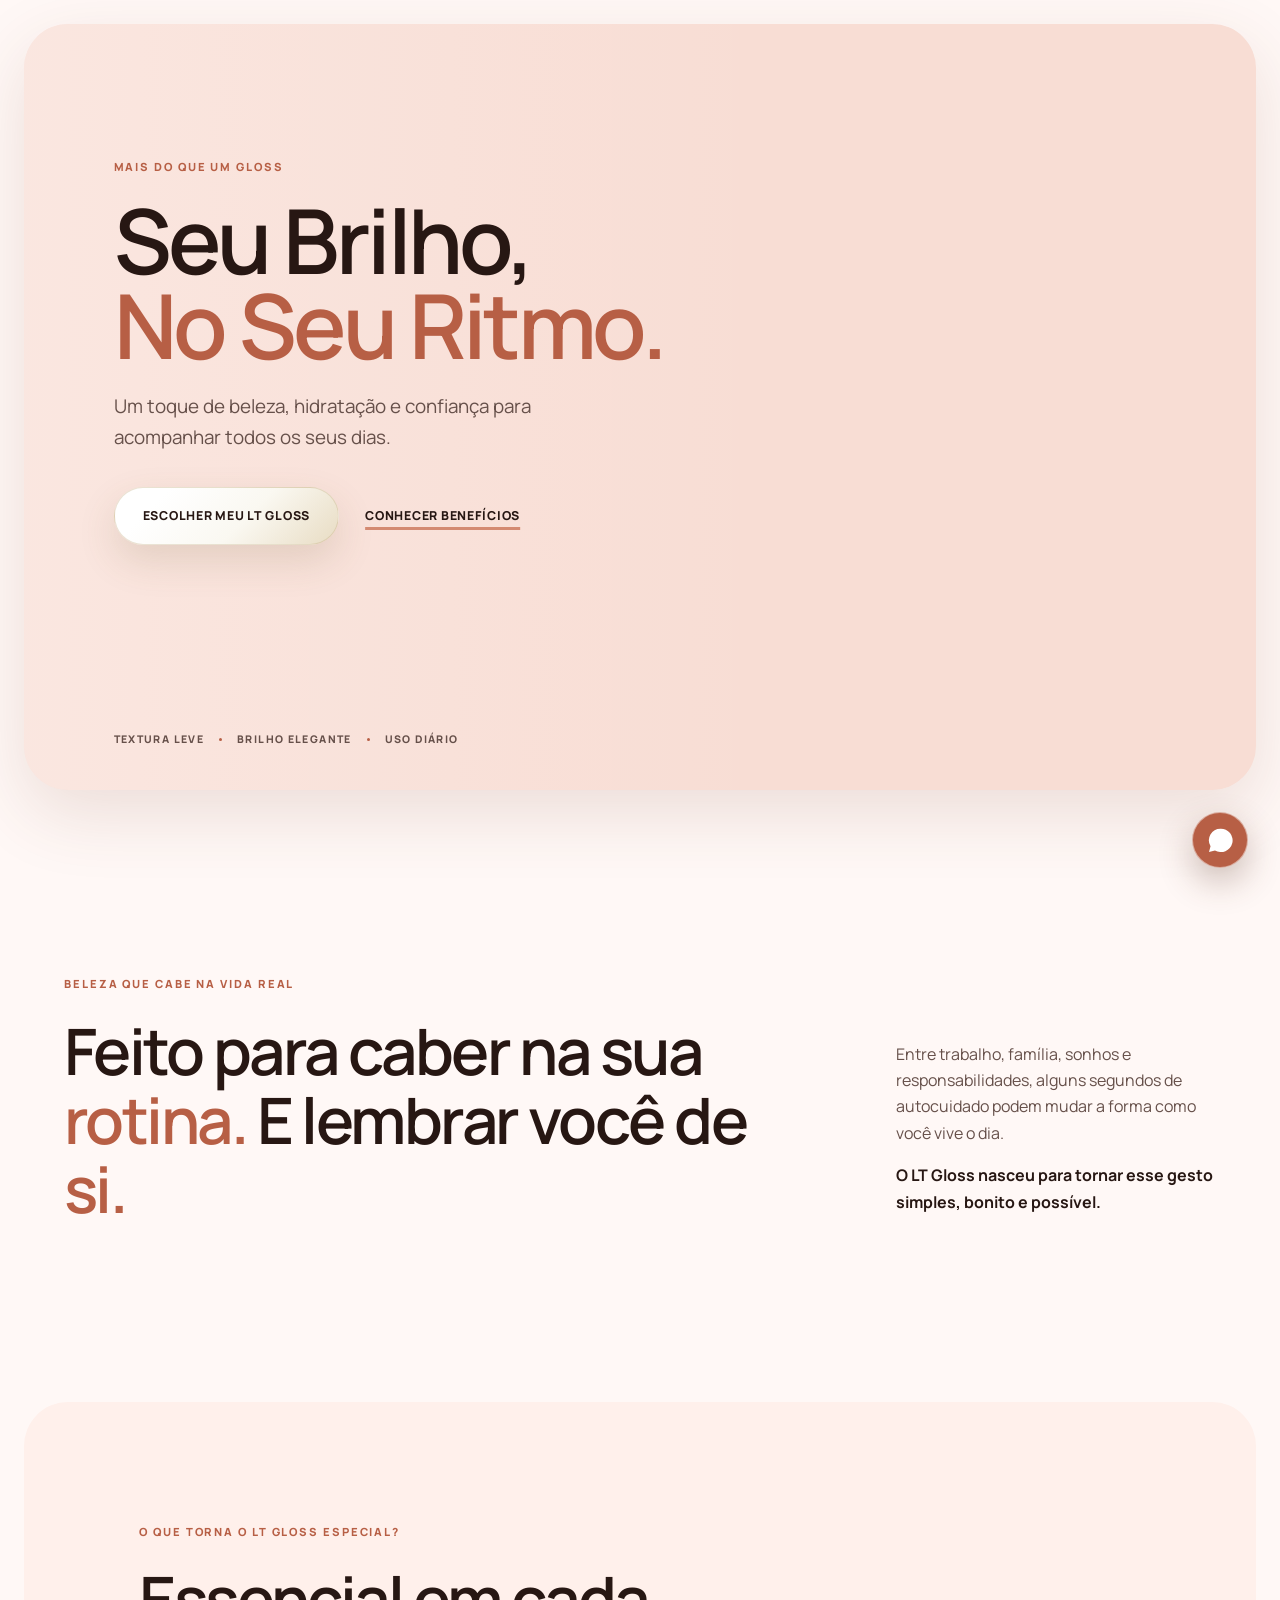
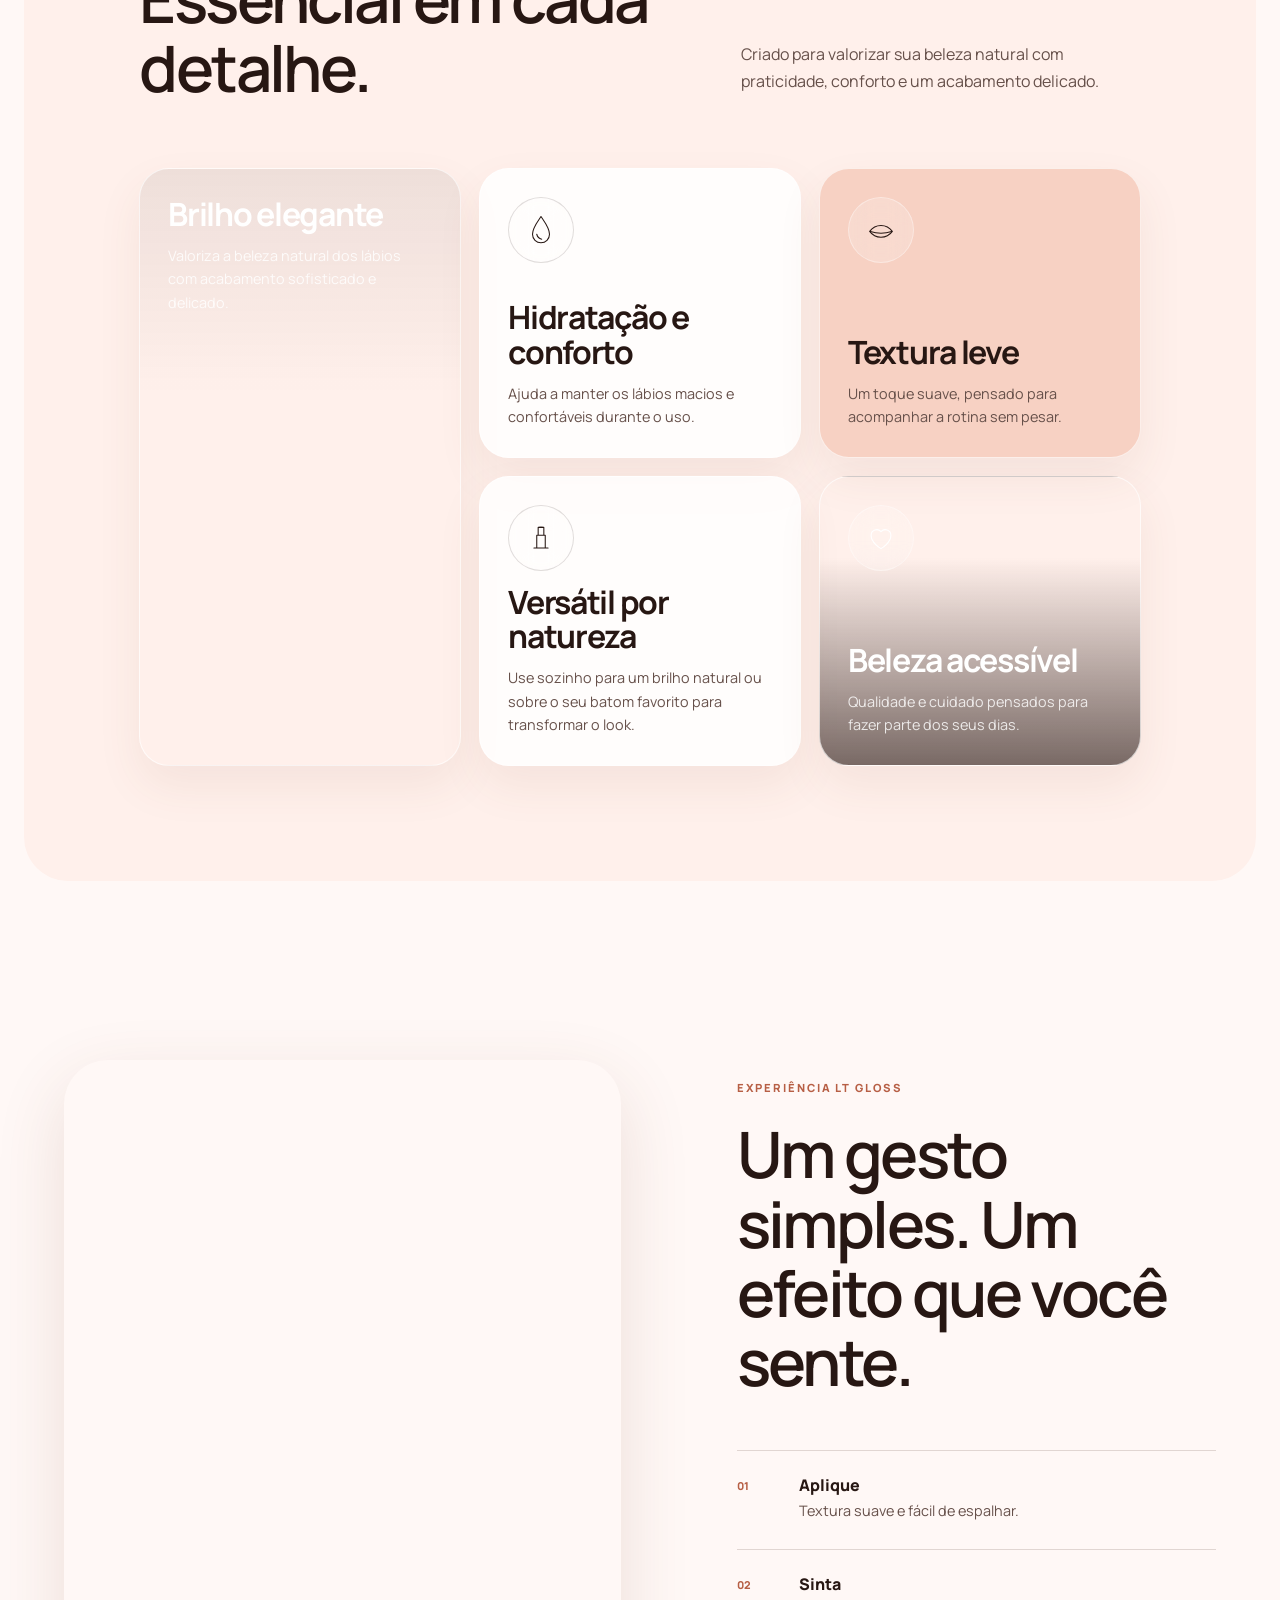
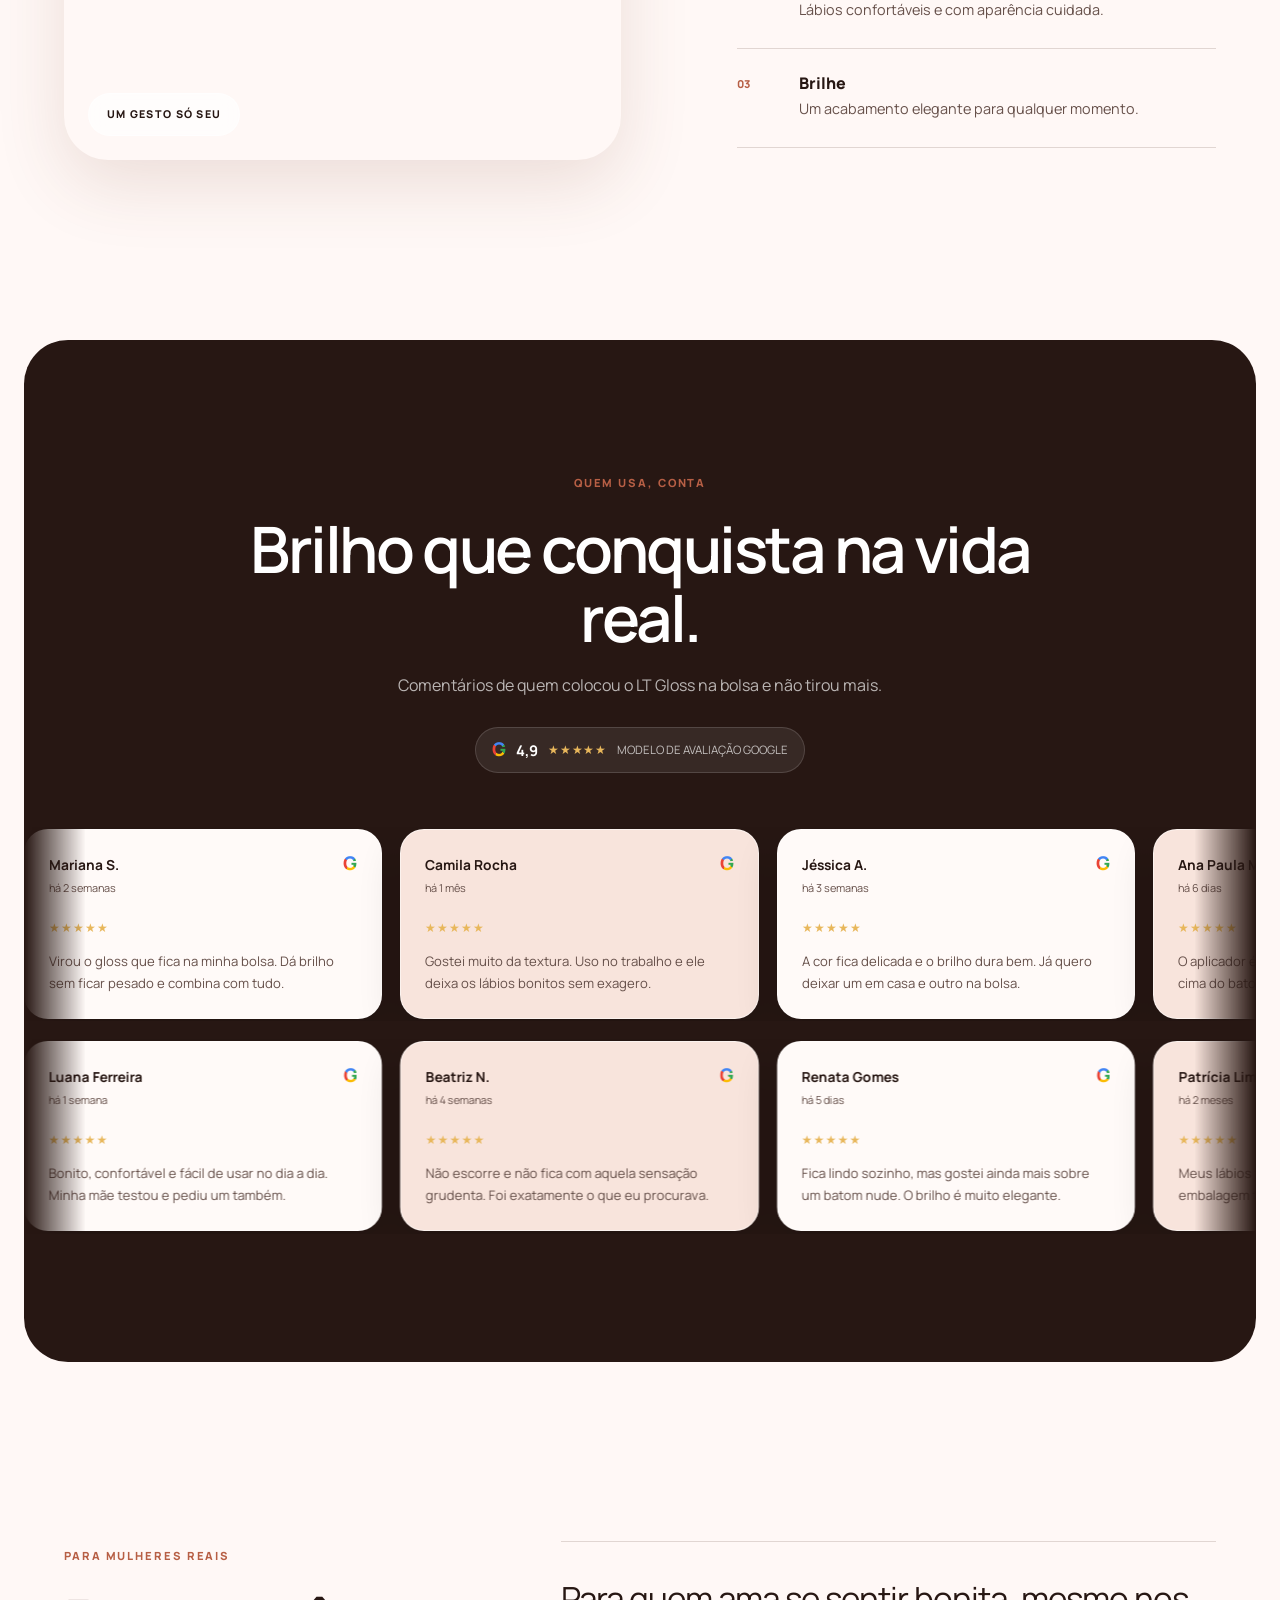
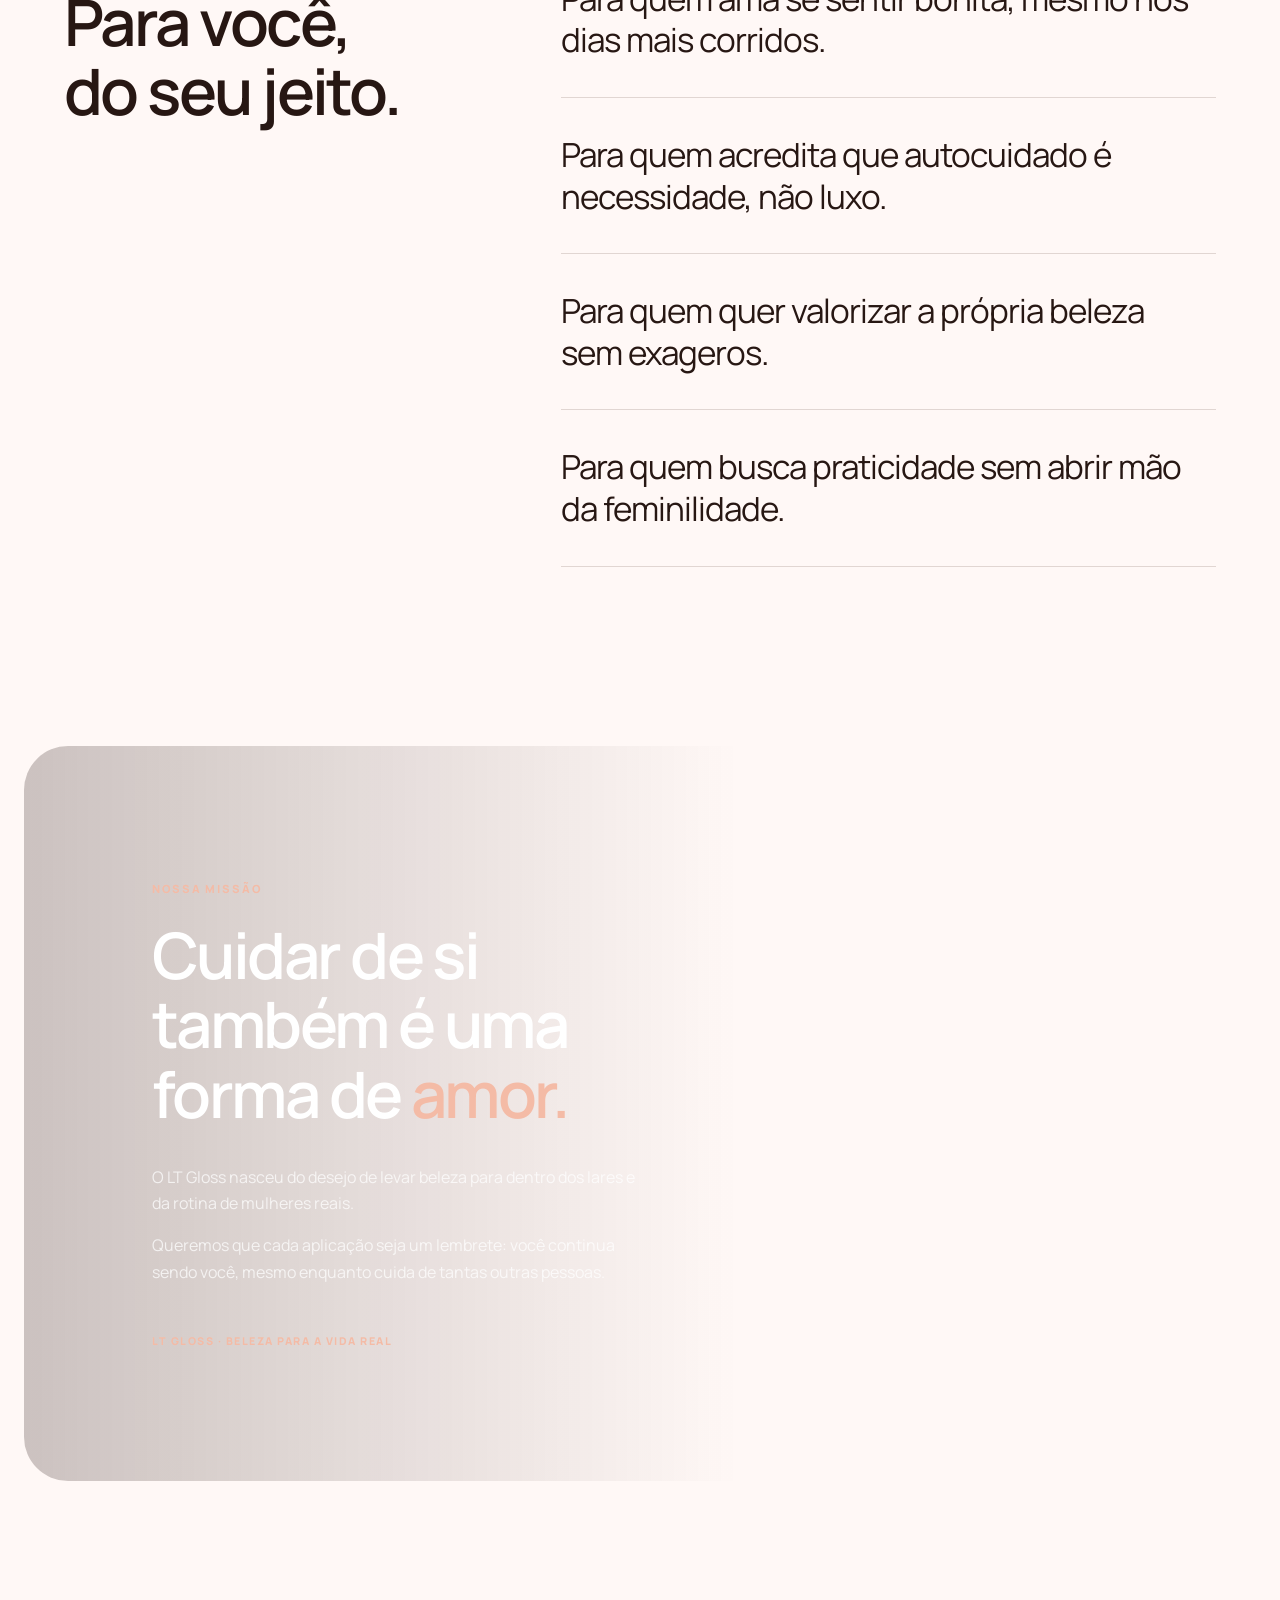
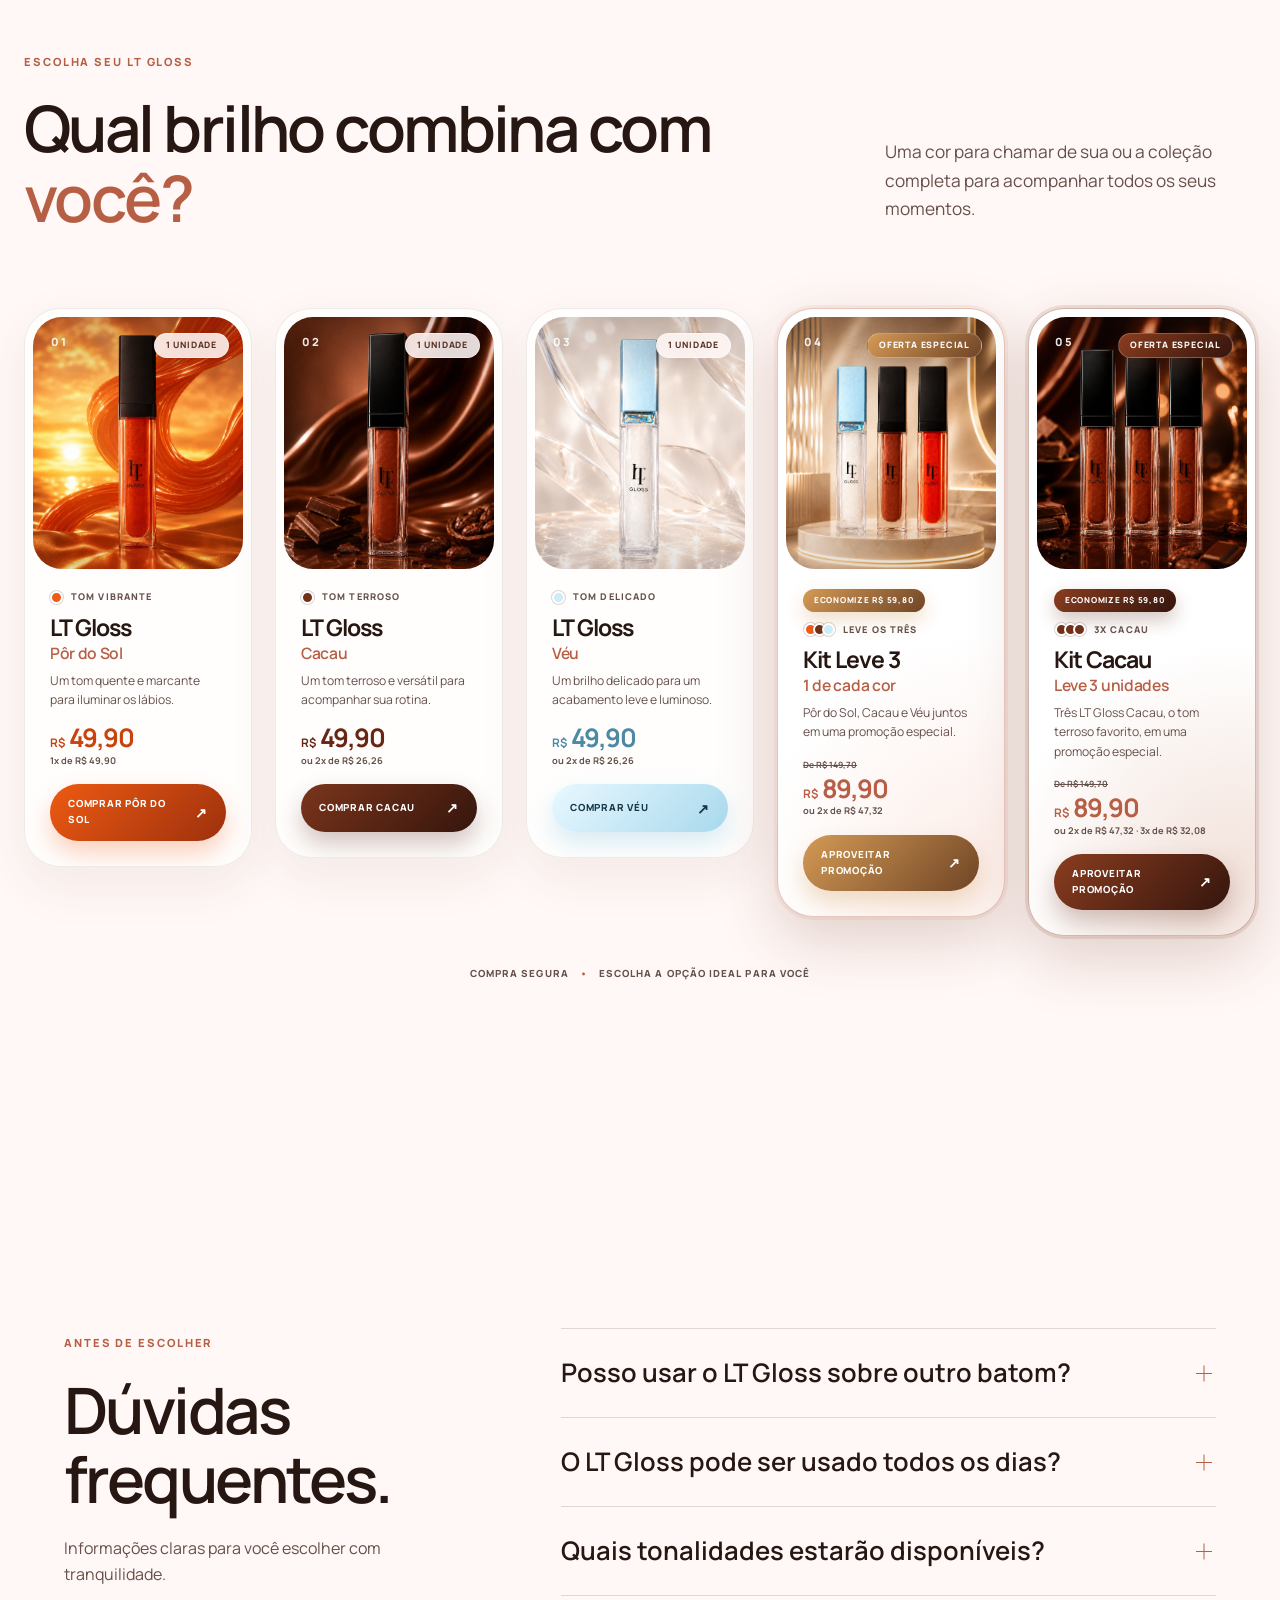
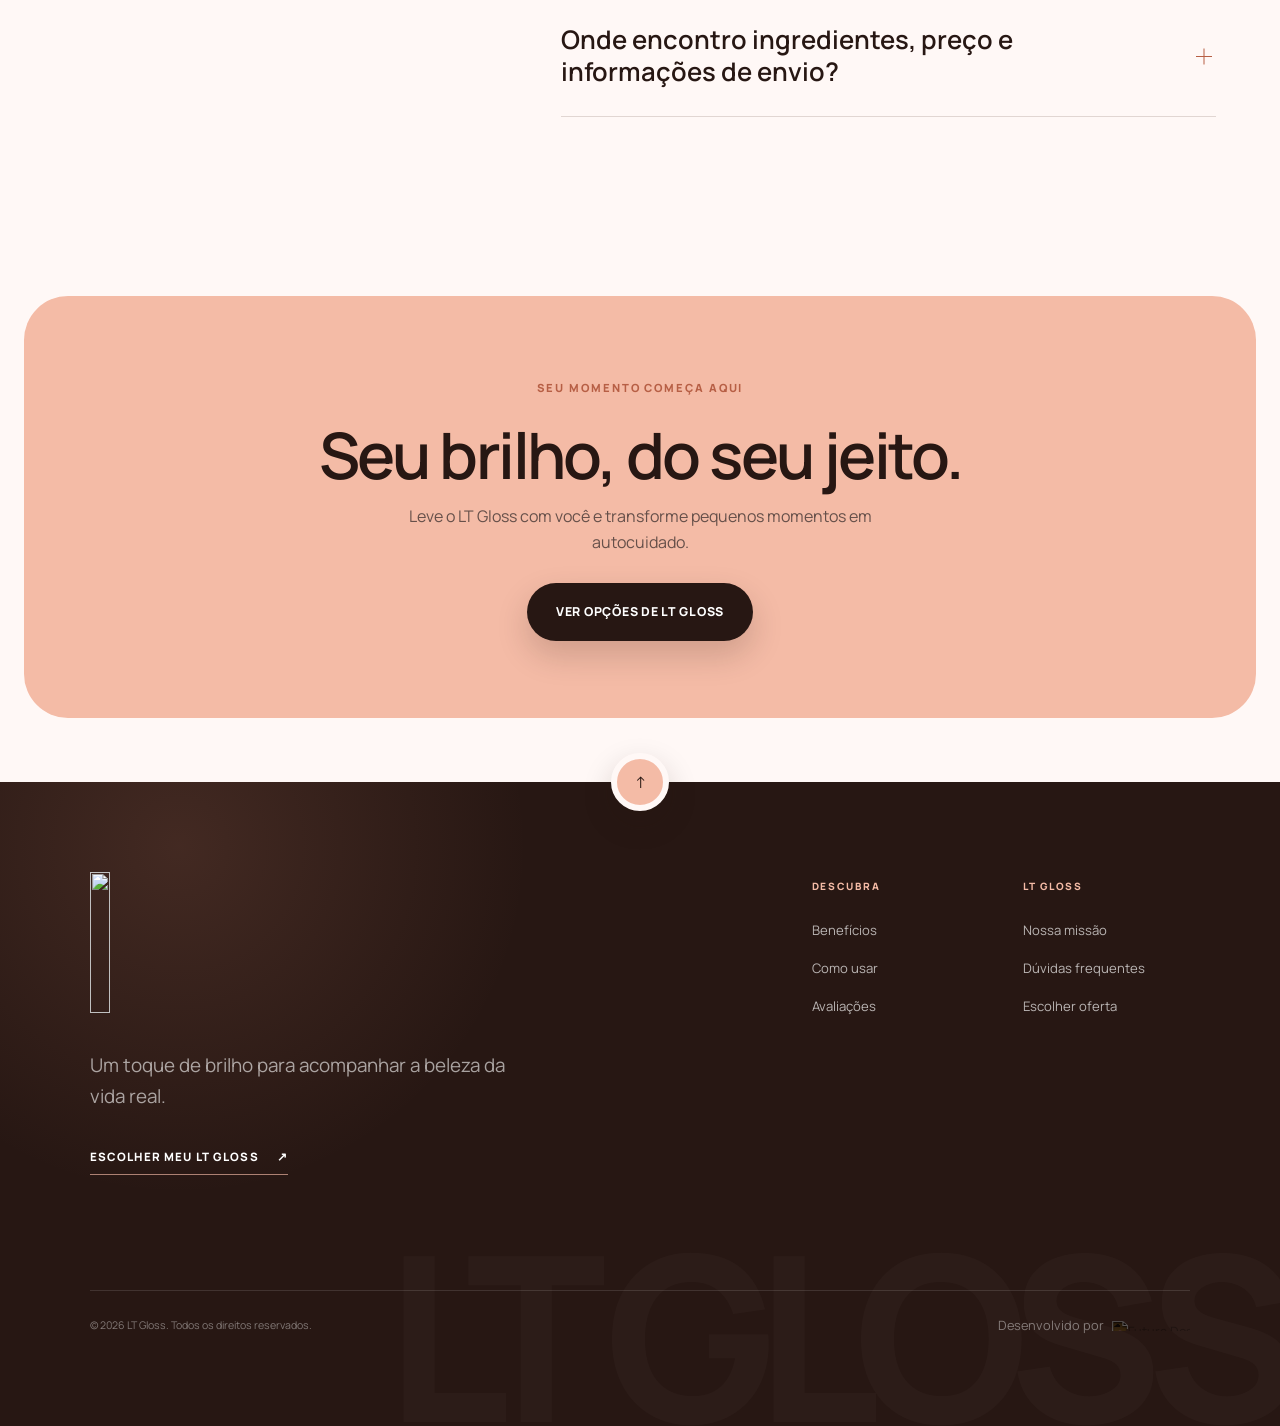
==== commit 652d76d2: "Converte imagem do Kit Cacau de PNG para WebP kitcacau.png (1.9 MB) substituido por kitcacau.webp (~" ====
--- a/index.html
+++ b/index.html
@@ -610,7 +610,7 @@
           <article class="offer-card offer-card--cacao-kit reveal">
             <div class="offer-card__media">
               <img
-                src="./assets/kitcacau.png"
+                src="./assets/kitcacau.webp"
                 alt="Kit com três LT Gloss Cacau"
                 width="1122"
                 height="1402"
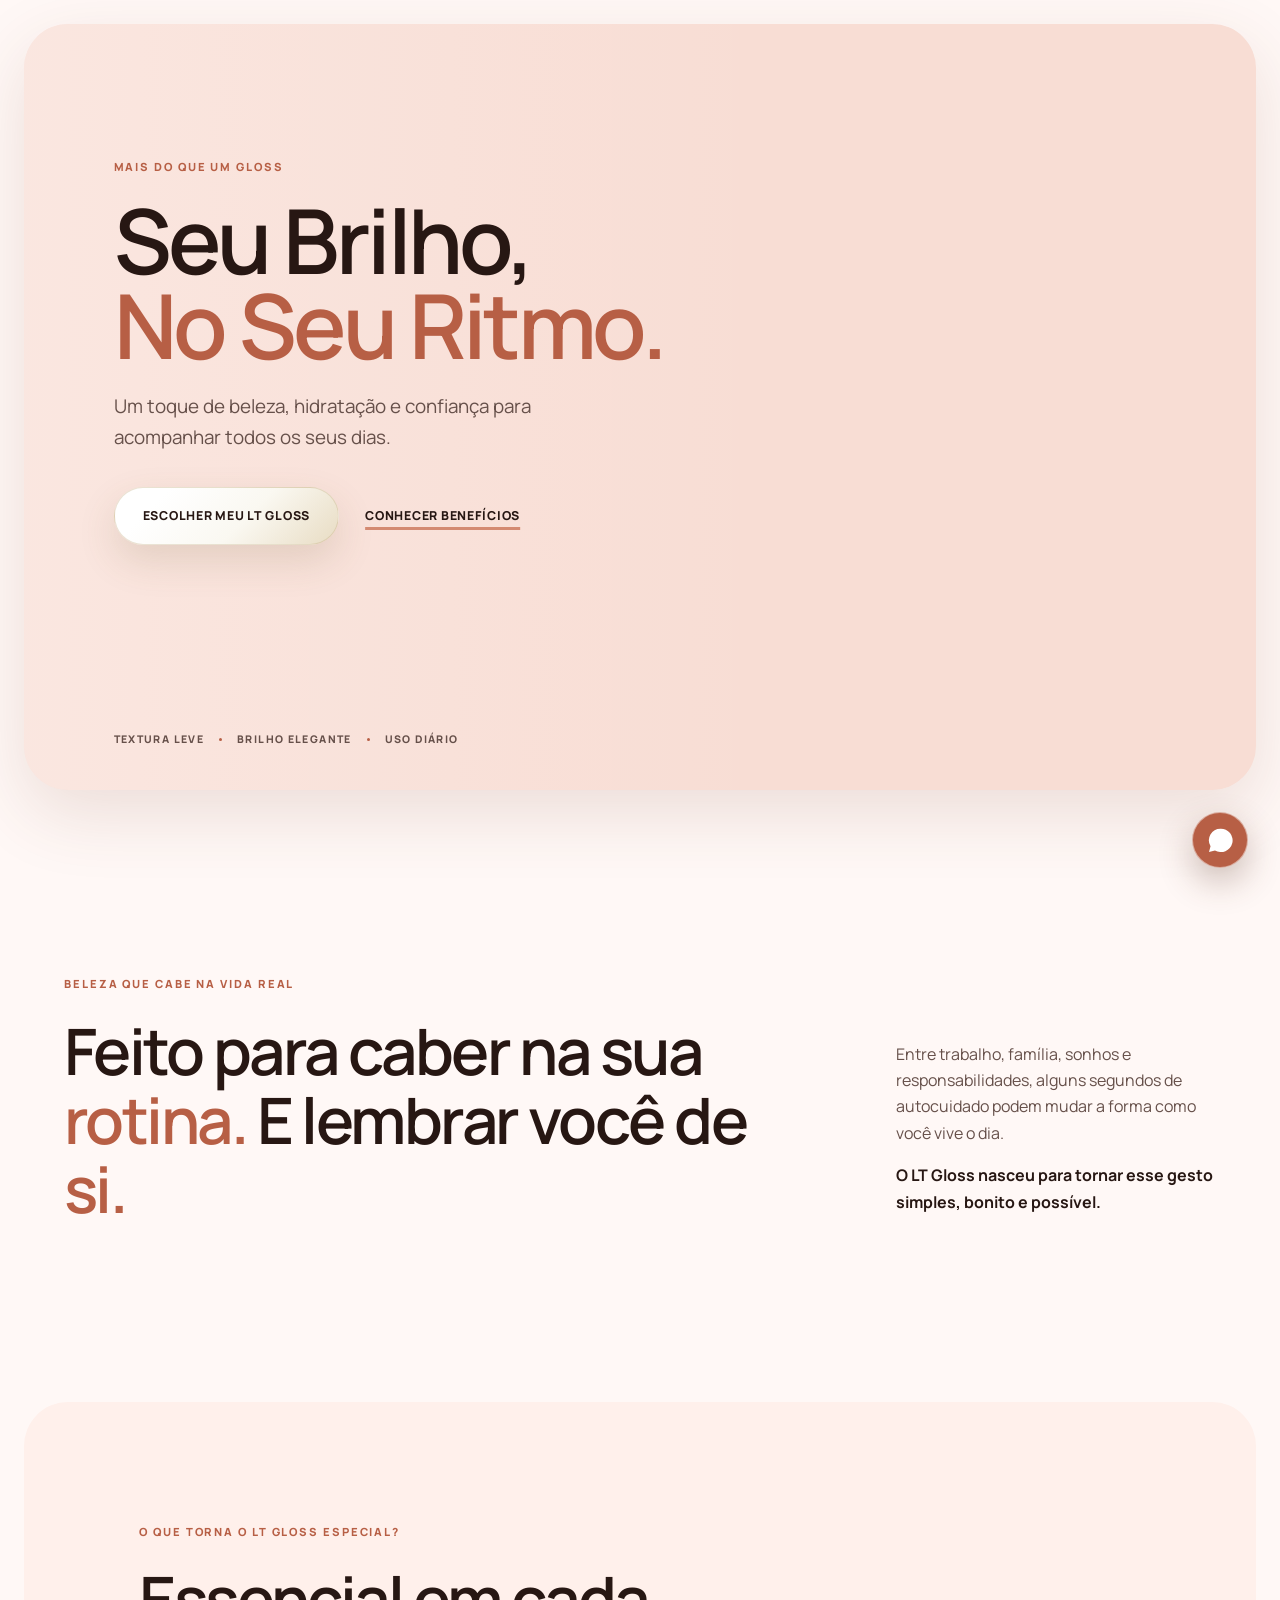
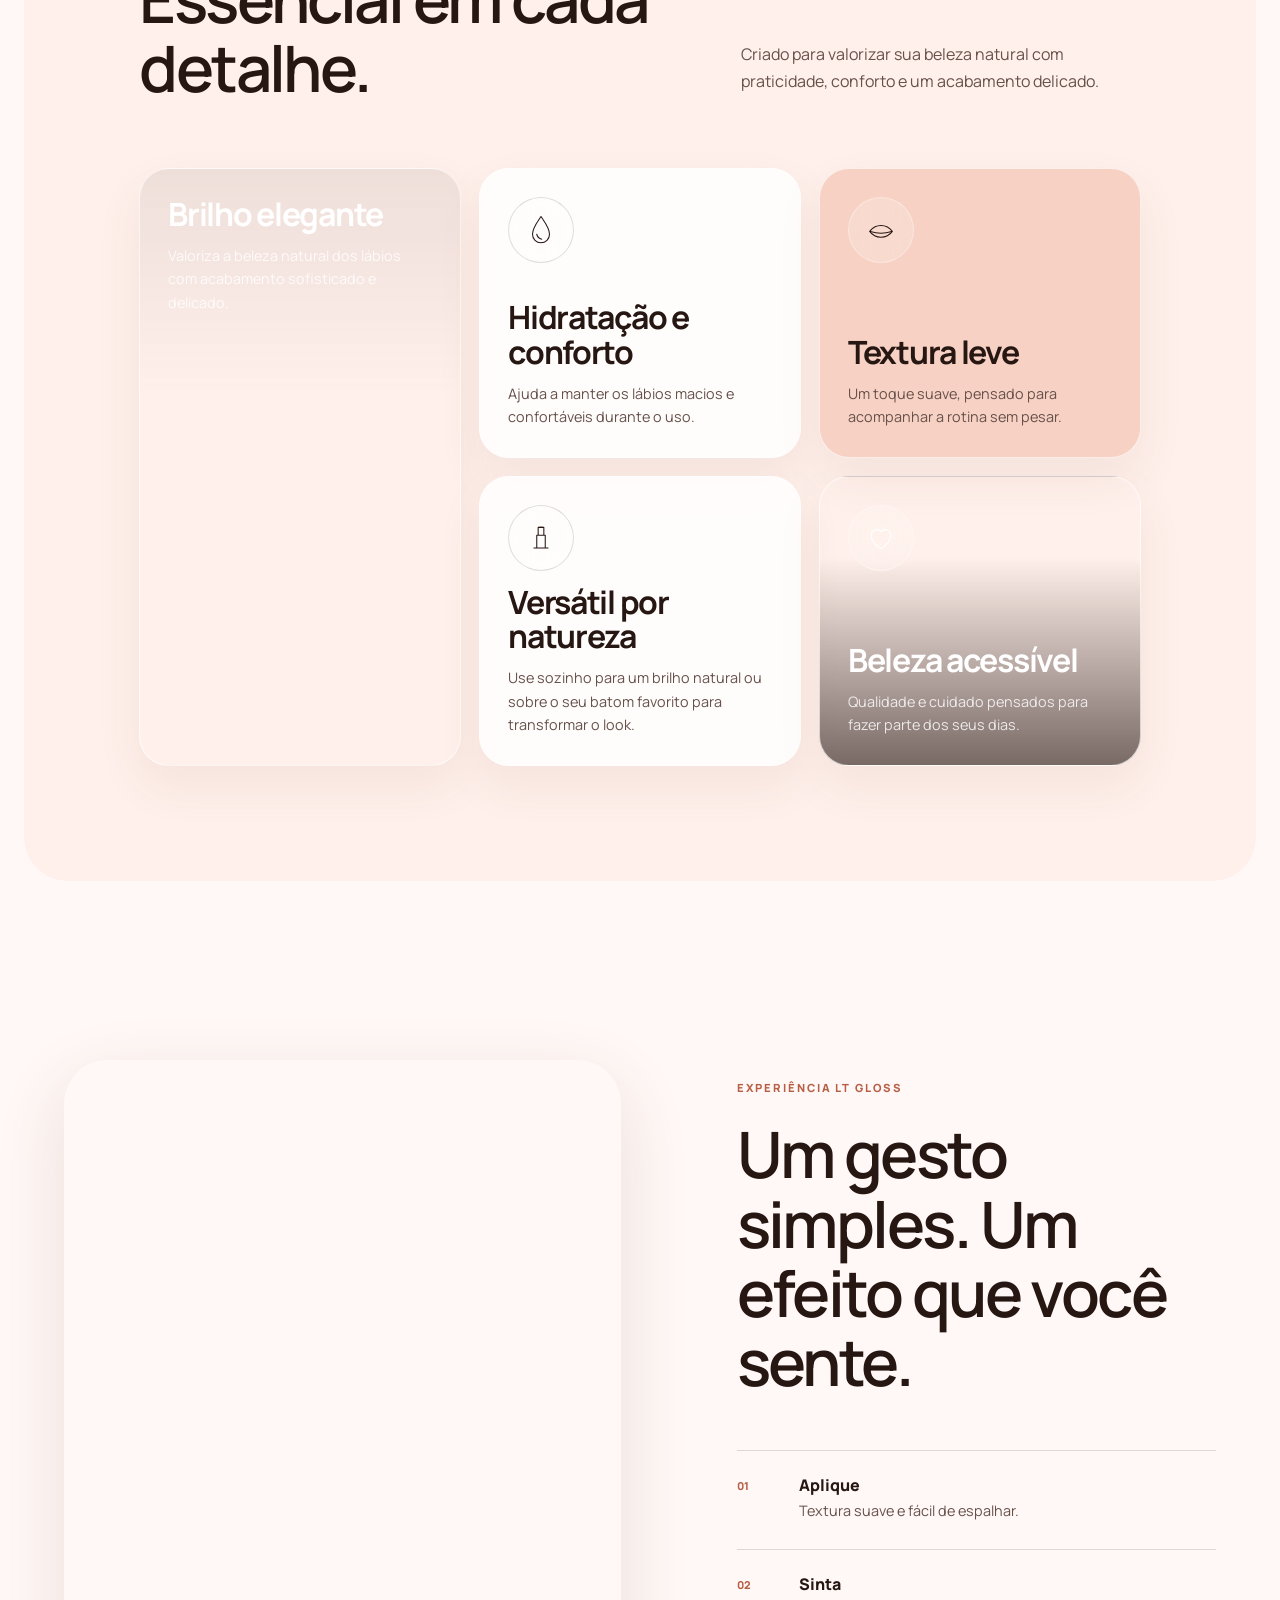
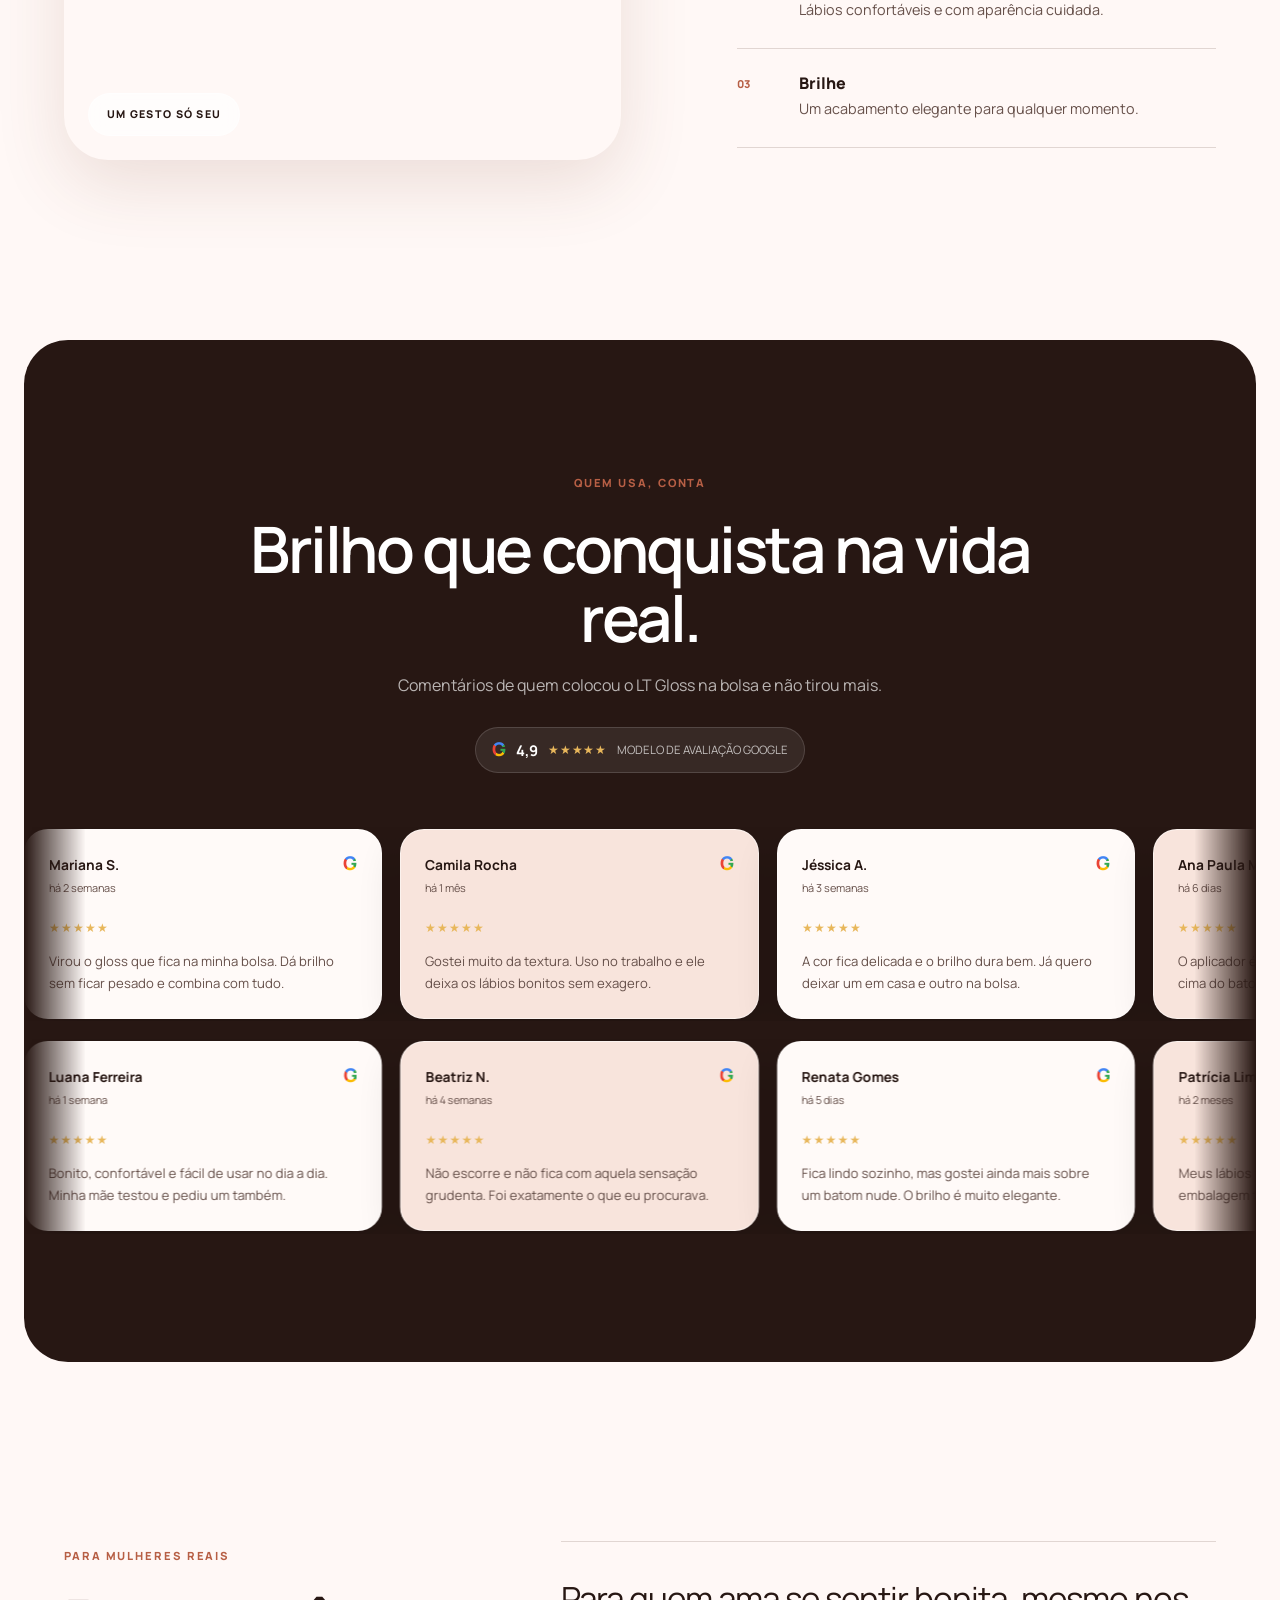
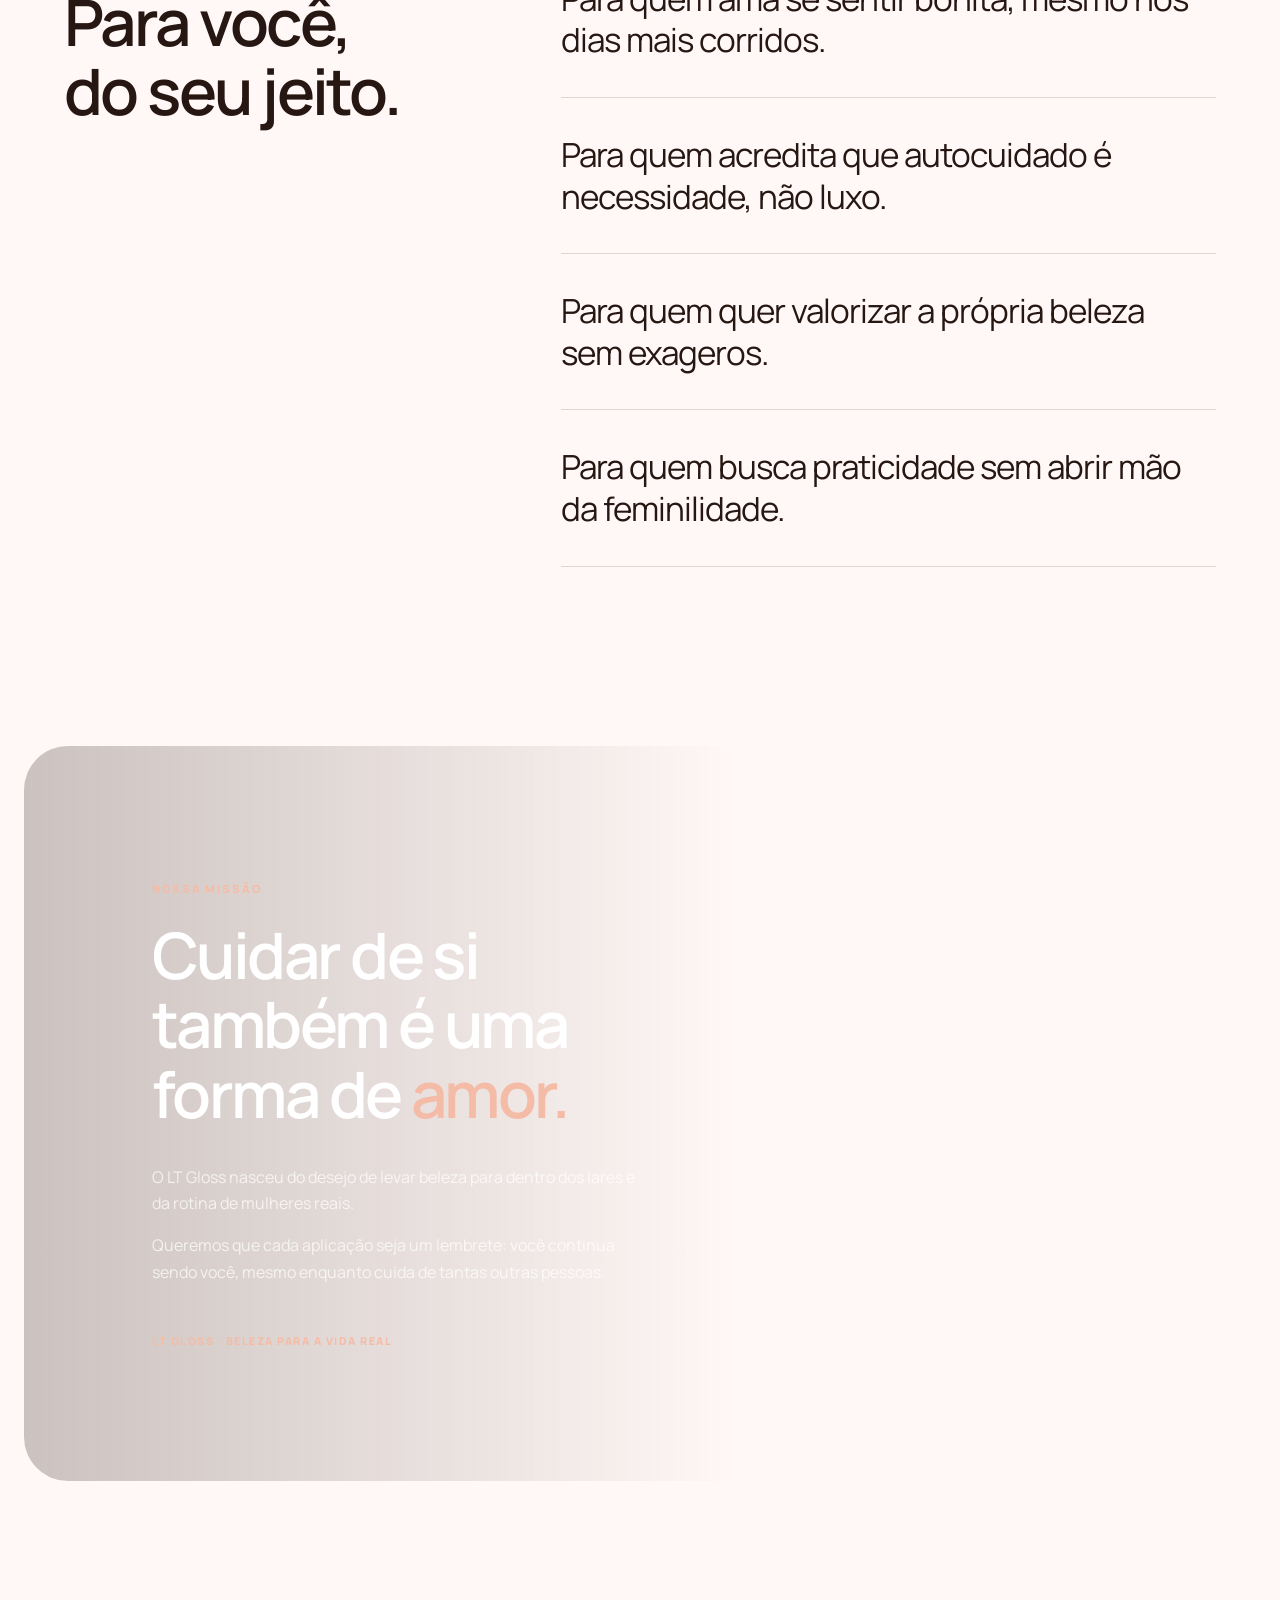
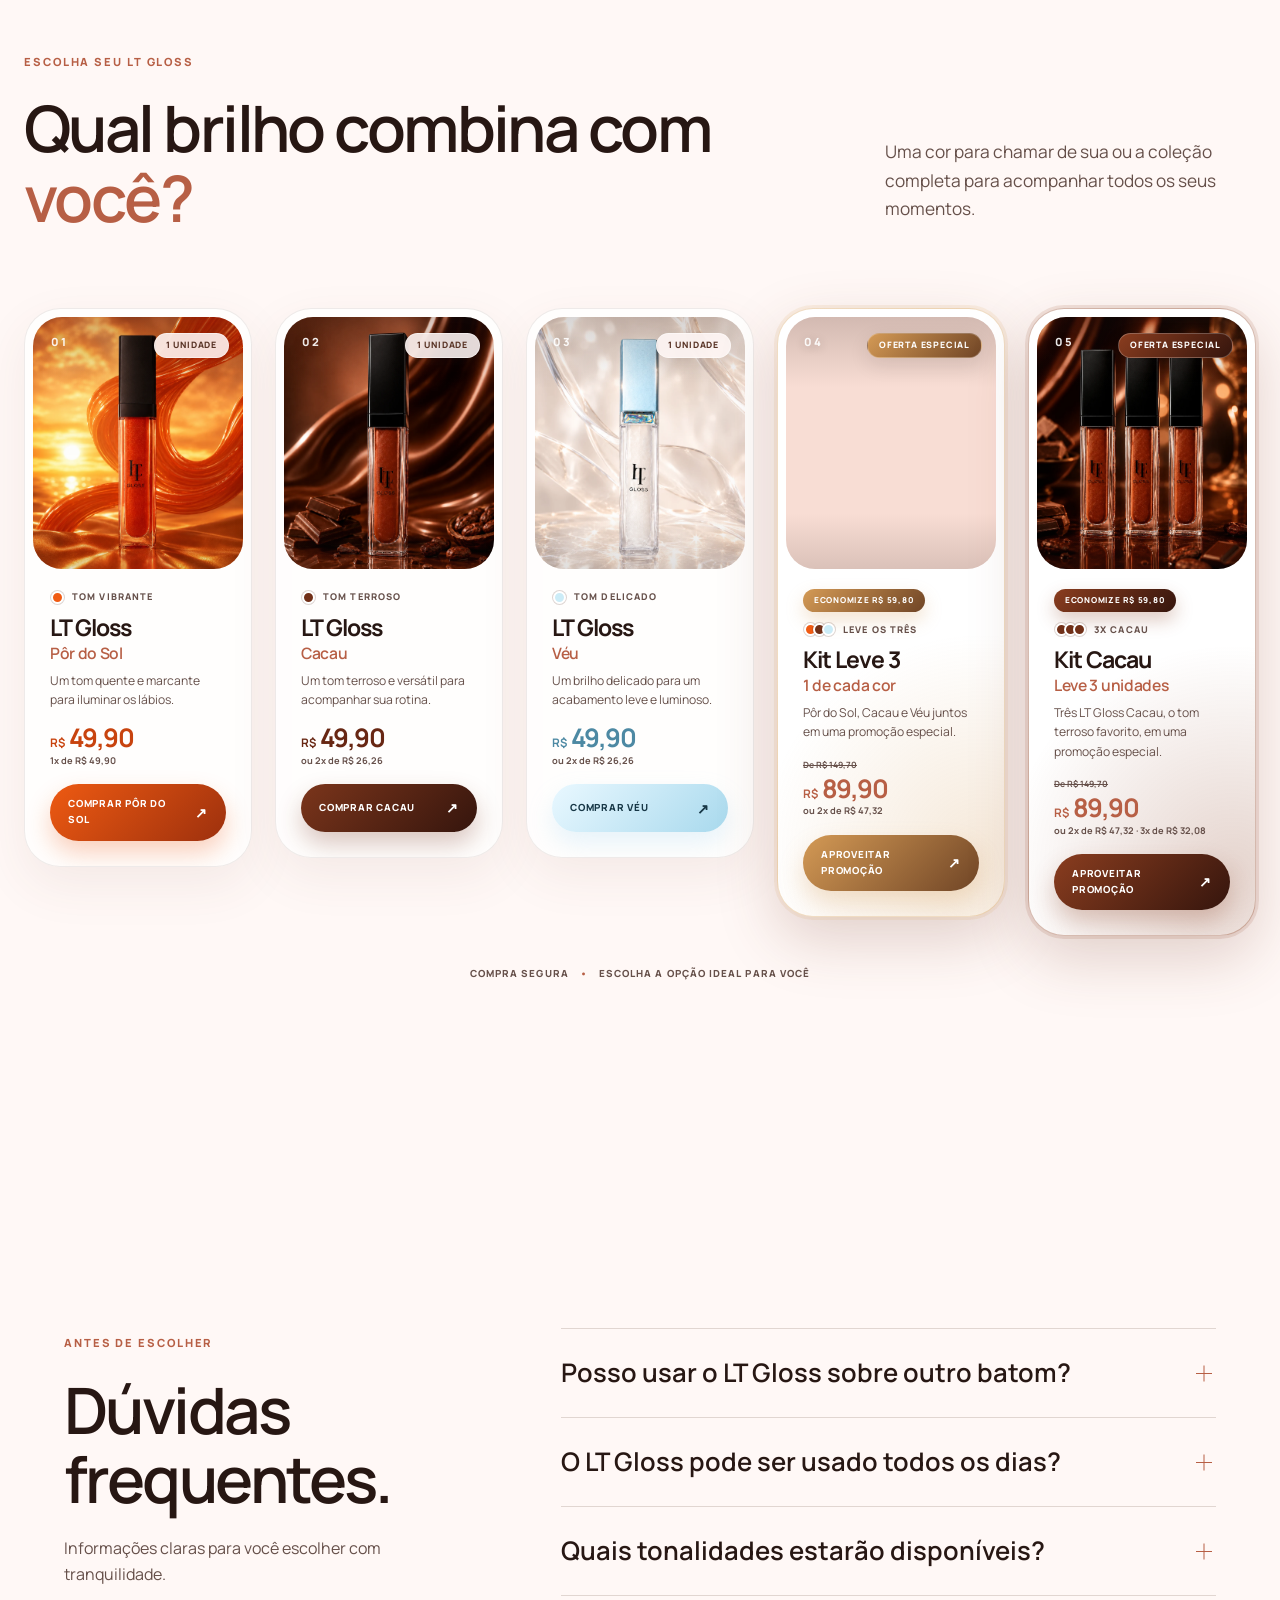
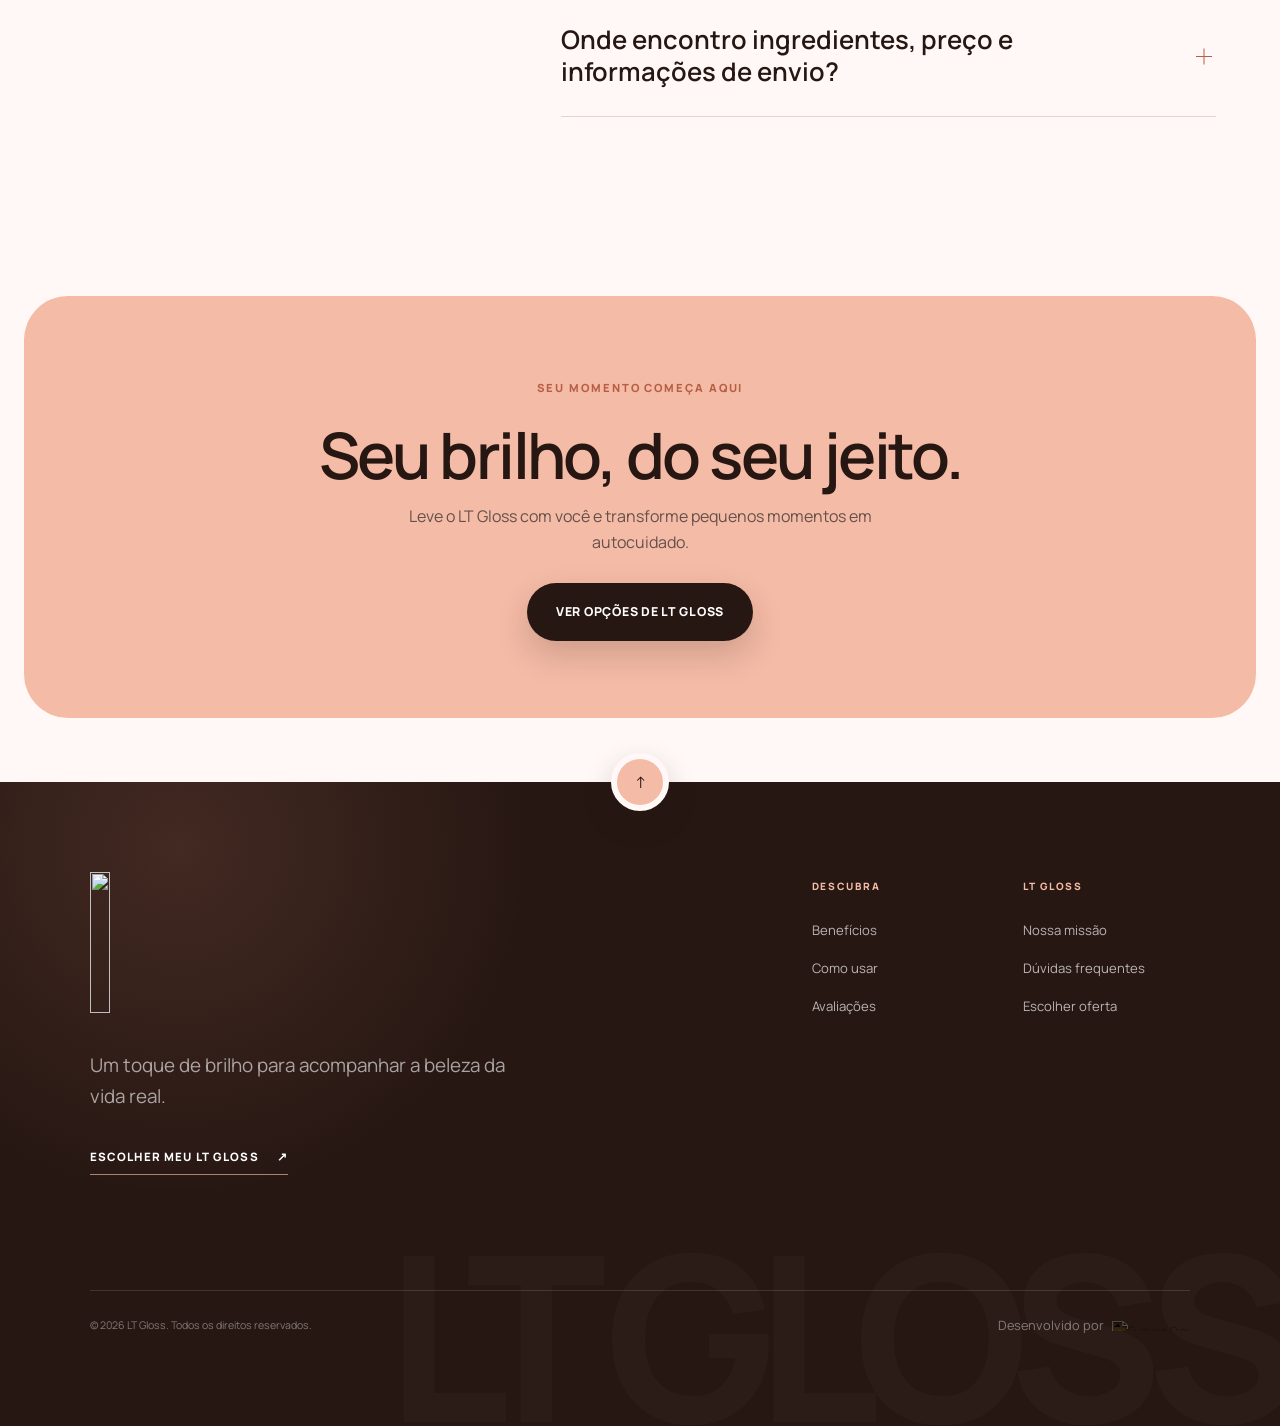
==== commit 2f26b13f: "Adiciona painel administrativo de produtos com publicação via GitHub Co-Authored-By: Claude Fable 5 " ====
--- a/index.html
+++ b/index.html
@@ -464,7 +464,7 @@
           </p>
         </div>
 
-        <div class="offers__grid">
+        <div class="offers__grid" data-offers-grid>
           <article class="offer-card offer-card--sun reveal">
             <div class="offer-card__media">
               <img
--- a/styles.css
+++ b/styles.css
@@ -884,7 +884,7 @@
 
 .offers__grid {
   display: grid;
-  grid-template-columns: repeat(5, minmax(0, 1fr));
+  grid-template-columns: repeat(var(--offers-cols, 5), minmax(0, 1fr));
   gap: clamp(14px, 1.8vw, 24px);
   align-items: stretch;
 }
@@ -2330,3 +2330,48 @@
     display: none;
   }
 }
+
+/* -------------------------------------------------------------------------
+   Cards de oferta dinâmicos (renderizados a partir de products.json)
+------------------------------------------------------------------------- */
+
+.offer-card.is-dyn:hover {
+  border-color: var(--offer-accent);
+  box-shadow: 0 26px 64px var(--offer-glow);
+}
+
+.offer-card.is-dyn .offer-card__price strong {
+  color: var(--price-color, var(--ink));
+}
+
+.offer-card.is-dyn .offer-card__promo {
+  background: linear-gradient(135deg, var(--offer-accent), var(--offer-accent-dark));
+  box-shadow: 0 8px 18px var(--offer-glow);
+}
+
+.offer-card.is-dyn .offer-card__cta {
+  background: linear-gradient(135deg, var(--cta-from, var(--ink)), var(--cta-to, var(--ink)));
+  box-shadow: 0 12px 24px var(--offer-glow);
+  color: var(--cta-text, var(--white));
+}
+
+.offer-card.is-dyn .offer-card__cta:hover {
+  background: linear-gradient(135deg, var(--cta-to, var(--ink)), var(--cta-from, var(--ink)));
+  box-shadow: 0 16px 30px var(--offer-glow);
+}
+
+.offer-card.is-dyn.is-featured {
+  border-color: var(--offer-border);
+  background:
+    radial-gradient(circle at 90% 90%, var(--offer-soft), transparent 38%),
+    var(--white);
+  box-shadow:
+    0 0 0 3px var(--offer-ring),
+    0 22px 60px rgba(117, 64, 46, 0.22);
+}
+
+.offer-card.is-dyn.is-featured .offer-card__tag {
+  border-color: rgba(255, 255, 255, 0.24);
+  background: linear-gradient(135deg, var(--offer-accent), var(--offer-accent-dark));
+  color: var(--white);
+}
